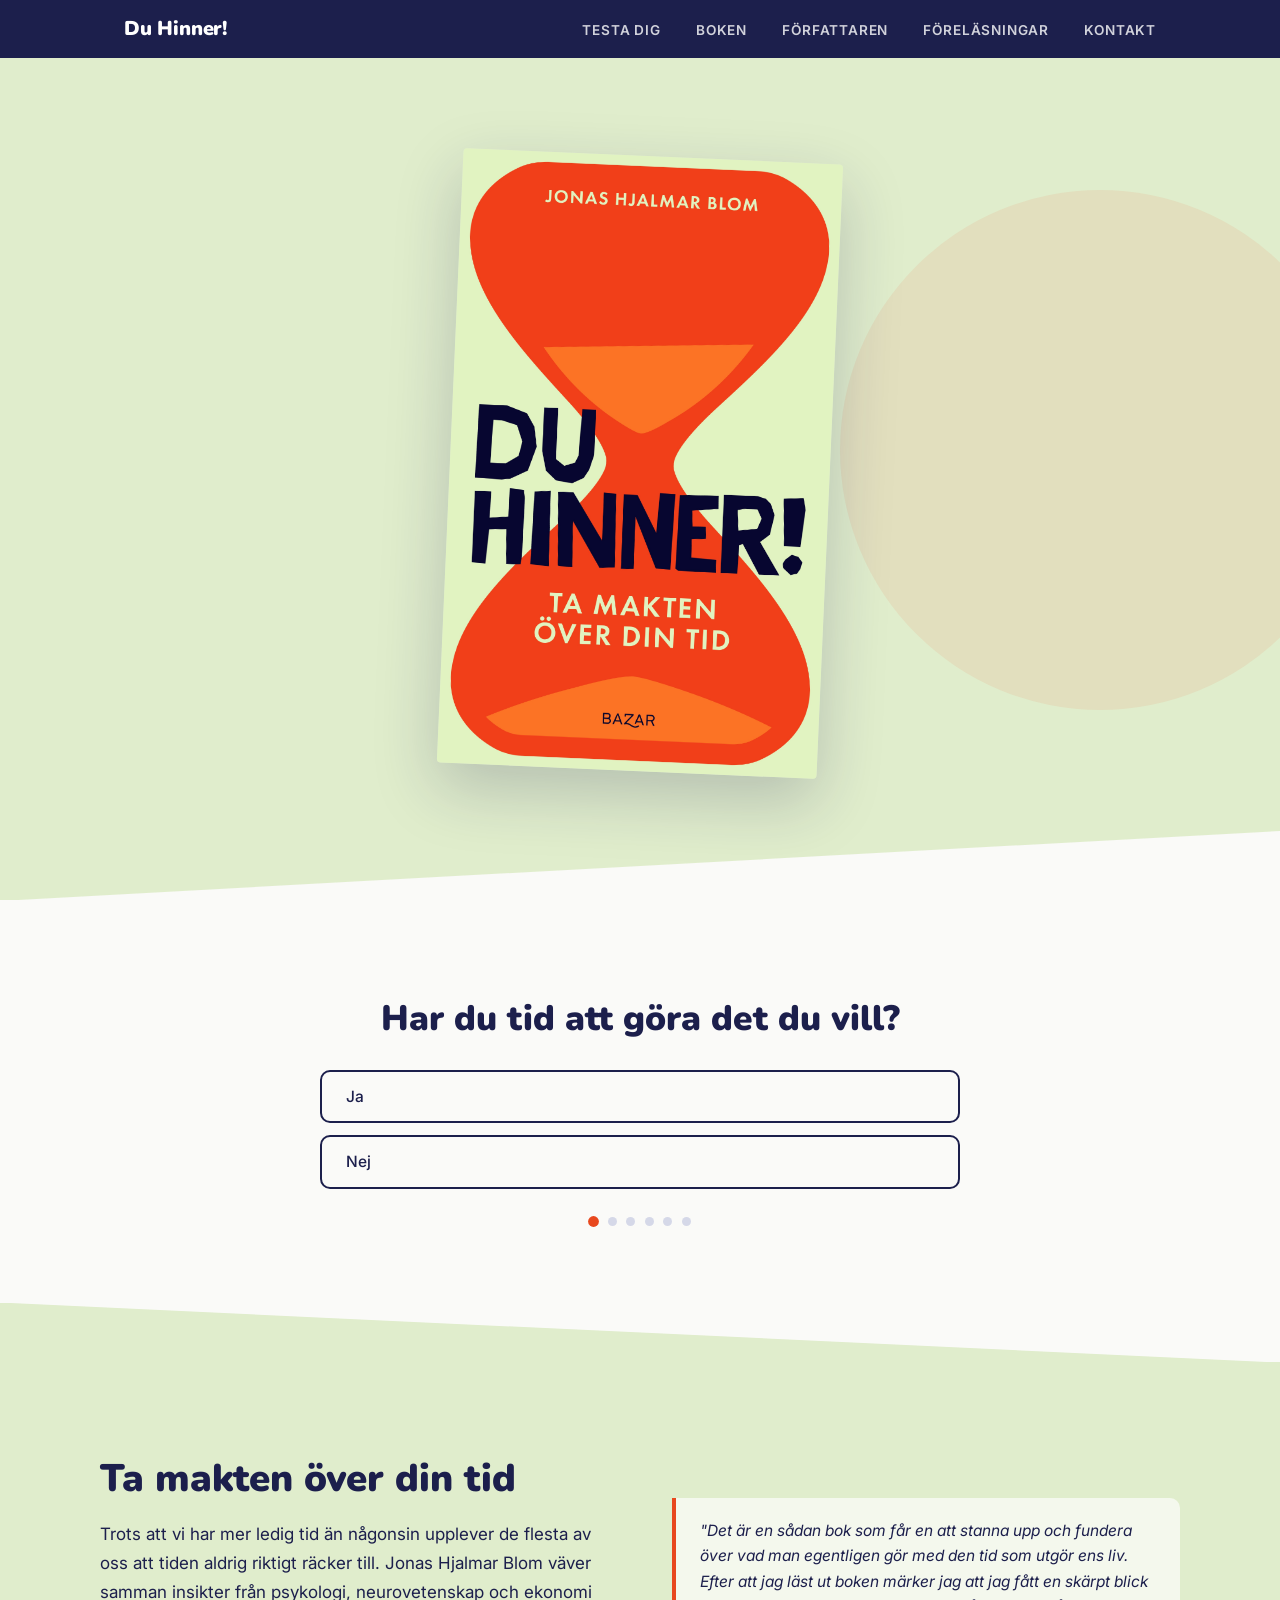
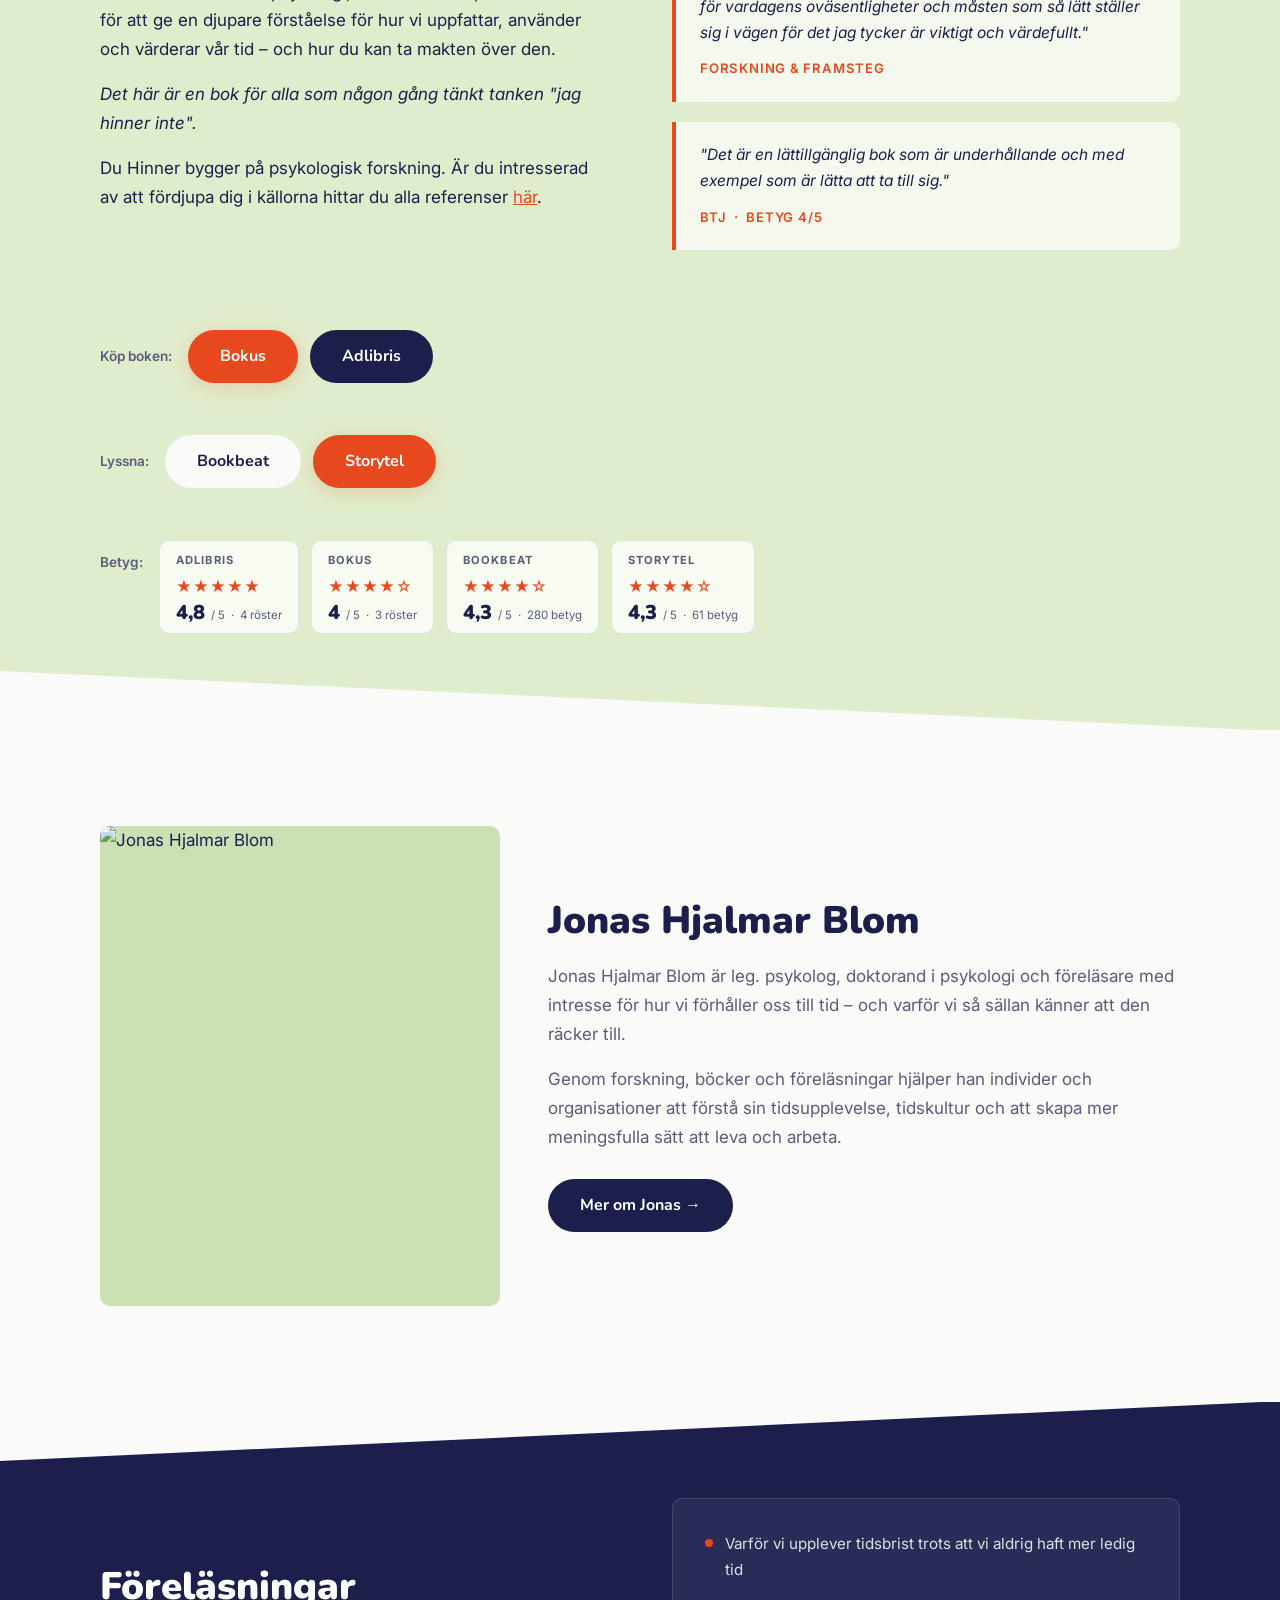
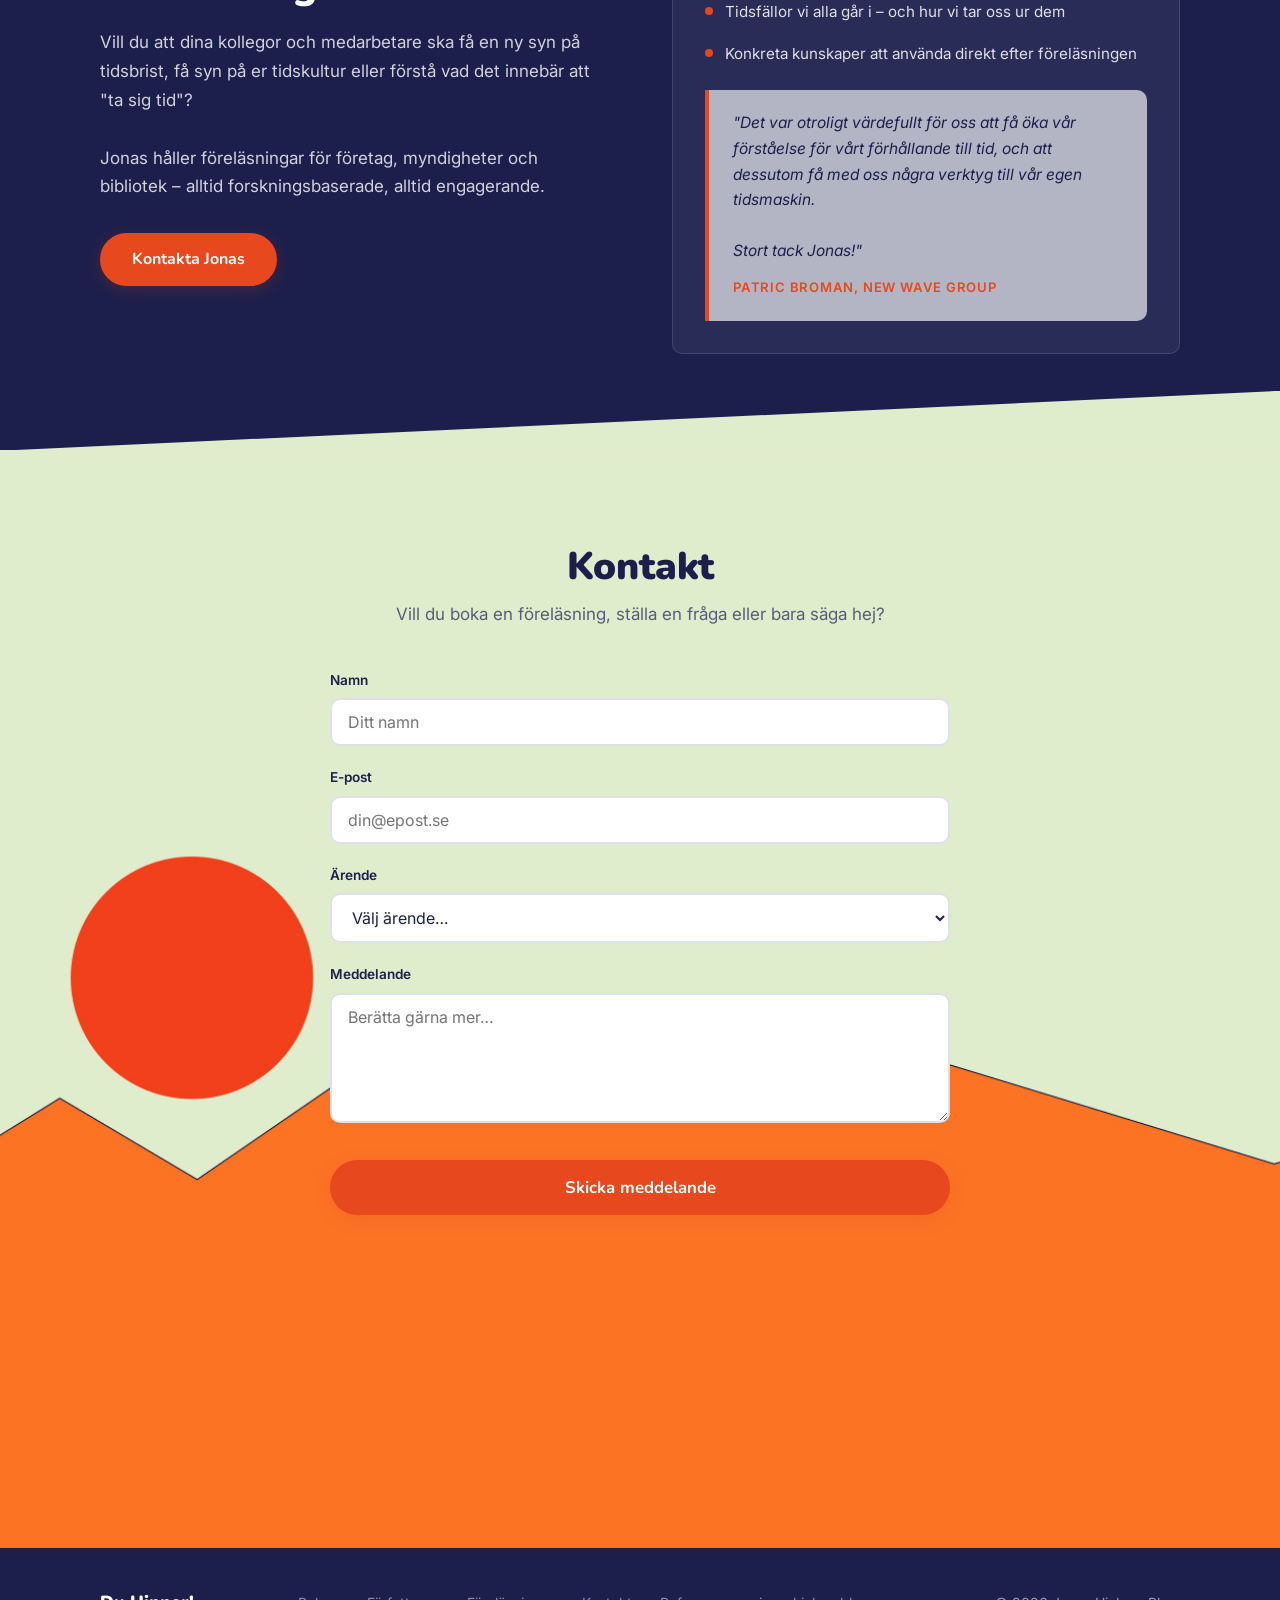
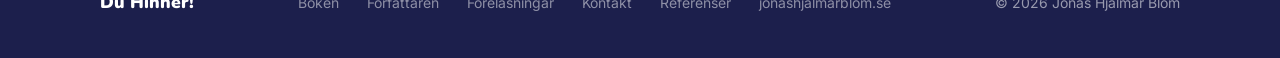
==== index.html @ a5986a8c "Lägg till betygskortar och föreläsningscitat - Betygskortar för Adlibris, Bokus, BookBeat och Storyt" ====
<!DOCTYPE html>
<html lang="sv">
<head>
  <meta charset="UTF-8" />
  <meta name="viewport" content="width=device-width, initial-scale=1.0" />
  <title>Du Hinner! – Ta makten över din tid</title>
  <meta name="description" content="Du har mer tid än du tror. Jonas Hjalmar Blom – psykolog, forskare och föreläsare – om hur vi uppfattar, använder och värderar vår tid." />
  <meta property="og:title" content="Du Hinner! – Ta makten över din tid" />
  <meta property="og:description" content="Du har mer tid än du tror. En bok och föreläsning av Jonas Hjalmar Blom." />
  <meta property="og:image" content="https://duhinner.se/images/du-hinner.jpg" />
  <meta property="og:url" content="https://duhinner.se" />
  <link rel="canonical" href="https://duhinner.se" />
  <script type="application/ld+json">
  {
    "@context": "https://schema.org",
    "@type": "Book",
    "name": "Du Hinner! Ta makten över din tid",
    "author": {
      "@type": "Person",
      "name": "Jonas Hjalmar Blom"
    },
    "isbn": "9789180067096",
    "publisher": {
      "@type": "Organization",
      "name": "Bazar"
    },
    "inLanguage": "sv",
    "url": "https://duhinner.se",
    "image": "https://duhinner.se/images/du-hinner.jpg"
  }
  </script>
  <link rel="preconnect" href="https://fonts.googleapis.com" />
  <link rel="preconnect" href="https://fonts.gstatic.com" crossorigin />
  <link href="https://fonts.googleapis.com/css2?family=Nunito:wght@700;900&family=Inter:wght@400;500;600&display=swap" rel="stylesheet" />

  <style>
    /* =====================================================
       VARIABLER & RESET
       Färger hämtade från bokomslaget:
       --mint   = bakgrundens ljusgröna
       --orange = timglasets orange-röda
       --navy   = bokens mörka textfärg
    ===================================================== */
    :root {
      --mint:        #E0EDCC;
      --mint-dark:   #cde0b4;
      --orange:      #E8481E;
      --orange-glow: rgba(232, 72, 30, 0.20);
      --navy:        #1C1F4C;
      --navy-soft:   #2a2e5e;
      --white:       #ffffff;
      --cream:       #FAFAF8;
      --text:        #1C1F4C;
      --text-muted:  #5a5d7a;
      --max-w:       1080px;
      --r:           10px;
    }

    *, *::before, *::after { box-sizing: border-box; margin: 0; padding: 0; }
    html { scroll-behavior: smooth; }

    body {
      font-family: 'Inter', sans-serif;
      font-size: 17px;
      line-height: 1.7;
      color: var(--text);
      background: var(--cream);
      overflow-x: hidden;
    }

    h1, h2, h3 {
      font-family: 'Nunito', sans-serif;
      font-weight: 900;
      line-height: 1.1;
      color: var(--navy);
    }

    a { color: inherit; text-decoration: none; }
    img { display: block; max-width: 100%; }

    .wrap {
      width: min(var(--max-w), 100% - 2.5rem);
      margin-inline: auto;
    }

    .label {
      display: inline-block;
      font-size: 0.75rem;
      font-weight: 600;
      letter-spacing: 0.14em;
      text-transform: uppercase;
      color: var(--orange);
      margin-bottom: 0.6rem;
    }

    /* ── Knappar ─────────────────────────────────────── */
    .btn {
      display: inline-block;
      padding: 0.8rem 2rem;
      border-radius: 50px;
      font-family: 'Nunito', sans-serif;
      font-weight: 700;
      font-size: 1rem;
      cursor: pointer;
      border: none;
      transition: transform .2s, box-shadow .2s;
      white-space: nowrap;
    }
    .btn:hover { transform: translateY(-2px); }

    .btn-orange {
      background: var(--orange);
      color: #fff;
      box-shadow: 0 4px 18px var(--orange-glow);
    }
    .btn-orange:hover { box-shadow: 0 8px 28px var(--orange-glow); }

    .btn-navy {
      background: var(--navy);
      color: #fff;
    }
    .btn-navy:hover { box-shadow: 0 8px 24px rgba(28,31,76,0.25); }

    .btn-outline-navy {
      background: transparent;
      color: var(--navy);
      border: 2px solid var(--navy);
    }
    .btn-outline-navy:hover { background: var(--navy); color: #fff; }

    .btn-outline-white {
      background: transparent;
      color: #fff;
      border: 2px solid rgba(255,255,255,0.6);
    }
    .btn-outline-white:hover { background: rgba(255,255,255,0.12); }

    .btn-mint {
      background: var(--mint);
      color: var(--navy);
    }
    .btn-mint:hover { box-shadow: 0 8px 24px rgba(0,0,0,0.1); }

    .btn-cream {
      background: var(--cream);
      color: var(--navy);
    }
    .btn-cream:hover { box-shadow: 0 8px 24px rgba(0,0,0,0.1); }

    .btn-white {
      background: #fff;
      color: var(--orange);
      font-weight: 700;
    }
    .btn-white:hover { box-shadow: 0 8px 24px rgba(0,0,0,0.15); }

    /* =====================================================
       NAVIGATION
    ===================================================== */
    nav {
      position: fixed;
      inset: 0 0 auto 0;
      z-index: 200;
      background: var(--navy);
    }

    .nav-inner {
      display: flex;
      align-items: center;
      justify-content: space-between;
      height: 58px;
      padding-inline: 1.5rem;
      max-width: var(--max-w);
      margin-inline: auto;
    }

    .nav-logo {
      font-family: 'Nunito', sans-serif;
      font-weight: 900;
      font-size: 1.25rem;
      color: #fff;
      letter-spacing: -0.01em;
    }
    .nav-logo em { color: var(--orange); font-style: normal; }

    .nav-links {
      display: flex;
      gap: 2.2rem;
      list-style: none;
    }
    .nav-links a {
      font-size: 0.85rem;
      font-weight: 600;
      letter-spacing: 0.06em;
      text-transform: uppercase;
      color: rgba(255,255,255,0.8);
      transition: color .2s;
    }
    .nav-links a:hover { color: var(--orange); }

    .nav-burger {
      display: none;
      flex-direction: column;
      gap: 5px;
      background: none;
      border: none;
      cursor: pointer;
      padding: 4px;
    }
    .nav-burger span {
      display: block;
      width: 24px; height: 2px;
      background: #fff;
      border-radius: 2px;
      transition: transform .3s, opacity .3s;
    }

    /* =====================================================
       HERO
    ===================================================== */
    #hero {
      min-height: 100svh;
      background: var(--mint);
      display: flex;
      align-items: center;
      padding-top: 58px;
      position: relative;
      overflow: hidden;
    }

    /* Dekorativ timglasform i bakgrunden */
    #hero::before {
      content: '';
      position: absolute;
      right: -80px; top: 50%;
      transform: translateY(-50%);
      width: 520px; height: 520px;
      background: var(--orange);
      opacity: 0.08;
      border-radius: 50%;
      pointer-events: none;
    }

    /* Diagonal övergång till nästa sektion */
    #hero::after {
      content: '';
      position: absolute;
      bottom: -1px; left: 0; right: 0;
      height: 70px;
      background: var(--cream);
      clip-path: polygon(0 100%, 100% 0, 100% 100%);
    }

    .hero-inner {
      display: flex;
      justify-content: center;
      align-items: center;
      padding-block: 5rem 7rem;
    }

    .hero-kicker {
      font-size: 0.8rem;
      font-weight: 600;
      letter-spacing: 0.16em;
      text-transform: uppercase;
      color: var(--orange);
      margin-bottom: 0.75rem;
    }

    .hero-title {
      font-size: clamp(4rem, 10vw, 7.5rem);
      line-height: 0.95;
      color: var(--navy);
      margin-bottom: 1.25rem;
    }
    .hero-title .orange { color: var(--orange); }

    .hero-sub {
      font-size: clamp(1.1rem, 2vw, 1.35rem);
      color: var(--navy);
      font-weight: 500;
      max-width: 440px;
      margin-bottom: 2.5rem;
      line-height: 1.5;
    }

    .hero-btns { display: flex; gap: 1rem; flex-wrap: wrap; }

    .hero-book {
      position: relative;
      flex-shrink: 0;
    }
    .hero-book img {
      width: 100%;
      max-width: 380px;
      border-radius: 4px;
      box-shadow: 0 24px 64px rgba(28,31,76,0.22);
      transform: rotate(2.5deg);
      transition: transform .4s;
    }
    .hero-book img:hover { transform: rotate(0deg) scale(1.03); }

    /* =====================================================
       OM MIG
    ===================================================== */
    #om-mig {
      background: var(--cream);
      padding-block: 6rem;
    }

    .om-mig-inner {
      display: grid;
      grid-template-columns: 400px 1fr;
      gap: 3rem;
      align-items: center;
    }

    .om-mig-bird {
      border-radius: var(--r);
      overflow: hidden;
    }
    .om-mig-bird img {
      width: 100%;
      display: block;
      border-radius: var(--r);
    }

    .om-mig-foto {
      width: 400px; height: 480px;
      background: var(--mint-dark);
      border-radius: var(--r);
      overflow: hidden;
      flex-shrink: 0;
    }
    .om-mig-foto img { width: 100%; height: 100%; object-fit: cover; }

    /* PLACEHOLDER: ersätt med riktig bild */
    .foto-placeholder {
      width: 100%; height: 100%;
      display: flex;
      align-items: center;
      justify-content: center;
      font-size: 0.8rem;
      color: var(--text-muted);
      font-style: italic;
      text-align: center;
      padding: 1rem;
    }

    .om-mig-text h2 { font-size: clamp(1.8rem, 3vw, 2.5rem); margin-bottom: 1.25rem; }
    .om-mig-text p { color: var(--text-muted); margin-bottom: 1rem; }
    .om-mig-text p:last-of-type { margin-bottom: 1.75rem; }

    /* =====================================================
       BOKEN
    ===================================================== */
    #boken {
      background: var(--mint);
      padding-block: 6rem;
      position: relative;
    }

    #boken::after {
      content: '';
      position: absolute;
      bottom: -1px; left: 0; right: 0;
      height: 60px;
      background: var(--cream);
      clip-path: polygon(0 0, 100% 100%, 0 100%);
    }

    .boken-inner {
      display: grid;
      grid-template-columns: 1fr 1fr;
      gap: 4rem;
      align-items: start;
    }

    .boken-recensioner {
      display: flex;
      flex-direction: column;
      gap: 0;
    }

    .boken-knappar-rad {
      margin-top: 2.5rem;
      display: flex;
      flex-direction: column;
      gap: 0.75rem;
    }

    .boken-text h2 { font-size: clamp(1.8rem, 3vw, 2.6rem); margin-bottom: 1.25rem; }
    .boken-text p { margin-bottom: 1rem; }
    .boken-text p:last-of-type { margin-bottom: 0; }

    /* Recensioner */
    .recensioner {
      margin-top: 2.5rem;
      display: flex;
      flex-direction: column;
      gap: 1.25rem;
    }

    .recension {
      background: rgba(255,255,255,0.65);
      border-left: 4px solid var(--orange);
      border-radius: 0 var(--r) var(--r) 0;
      padding: 1.25rem 1.5rem;
    }

    .recension blockquote {
      font-style: italic;
      color: var(--text);
      margin-bottom: 0.5rem;
      font-size: 0.97rem;
      line-height: 1.65;
    }

    .recension cite {
      font-size: 0.82rem;
      font-weight: 600;
      letter-spacing: 0.06em;
      text-transform: uppercase;
      color: var(--orange);
      font-style: normal;
    }

    /* Köpknappar */
    .kop-knappar {
      margin-top: 2.5rem;
      display: flex;
      gap: 0.75rem;
      flex-wrap: wrap;
      align-items: center;
    }

    .kop-knappar .kop-label {
      font-size: 0.85rem;
      font-weight: 600;
      color: var(--text-muted);
      margin-right: 0.25rem;
    }

    /* Betygskortar för ljudboksplattformar */
    .betyg-kort {
      display: flex;
      flex-direction: column;
      gap: 0.2rem;
      background: rgba(255,255,255,0.75);
      border: 1px solid rgba(28,31,76,0.10);
      border-radius: var(--r);
      padding: 0.65rem 1rem;
      text-decoration: none;
      transition: box-shadow .2s, transform .2s;
    }
    .betyg-kort:hover {
      box-shadow: 0 6px 20px rgba(28,31,76,0.12);
      transform: translateY(-2px);
    }
    .betyg-plattform {
      font-size: 0.7rem;
      font-weight: 700;
      letter-spacing: 0.1em;
      text-transform: uppercase;
      color: var(--text-muted);
    }
    .betyg-stars { color: var(--orange); font-size: 0.95rem; letter-spacing: 0.06em; }
    .betyg-varde {
      font-family: 'Nunito', sans-serif;
      font-weight: 900;
      font-size: 1.25rem;
      color: var(--navy);
      line-height: 1;
    }
    .betyg-antal { font-family: 'Inter', sans-serif; font-size: 0.72rem; font-weight: 400; color: var(--text-muted); }

    /* =====================================================
       FÖRELÄSNING
    ===================================================== */
    #forelasning {
      background: var(--navy);
      padding-block: 6rem;
      position: relative;
    }

    #forelasning::before {
      content: '';
      position: absolute;
      top: -1px; left: 0; right: 0;
      height: 60px;
      background: var(--cream);
      clip-path: polygon(0 0, 100% 0, 0 100%);
    }

    #forelasning::after {
      content: '';
      position: absolute;
      bottom: -1px; left: 0; right: 0;
      height: 60px;
      background: var(--mint);
      clip-path: polygon(100% 0, 100% 100%, 0 100%);
    }

    .forelasning-inner {
      display: grid;
      grid-template-columns: 1fr 1fr;
      gap: 4rem;
      align-items: center;
    }

    #forelasning .label { color: var(--orange); }

    #forelasning h2 {
      font-size: clamp(1.8rem, 3vw, 2.6rem);
      color: #fff;
      margin-bottom: 1.25rem;
    }

    #forelasning p { color: rgba(255,255,255,0.8); margin-bottom: 1rem; }
    #forelasning p:last-of-type { margin-bottom: 2rem; }

    .forelasning-kort {
      background: rgba(255,255,255,0.06);
      border: 1px solid rgba(255,255,255,0.12);
      border-radius: var(--r);
      padding: 2rem;
    }

    .forelasning-punkt {
      display: flex;
      align-items: flex-start;
      gap: 0.75rem;
      margin-bottom: 1rem;
      color: rgba(255,255,255,0.85);
      font-size: 0.95rem;
    }
    .forelasning-punkt:last-child { margin-bottom: 0; }

    .punkt-dot {
      flex-shrink: 0;
      width: 8px; height: 8px;
      background: var(--orange);
      border-radius: 50%;
      margin-top: 8px;
    }

    /* =====================================================
       KONTAKT
    ===================================================== */
    #kontakt {
      background: var(--mint) url('images/duhinner-sun.jpg') center 140% / cover no-repeat;
      padding-block: 6rem 26vw;
    }

    .kontakt-inner {
      max-width: 620px;
      margin-inline: auto;
      text-align: center;
    }

    .kontakt-inner h2 { font-size: clamp(1.8rem, 3vw, 2.5rem); margin-bottom: 0.75rem; }
    .kontakt-inner > p { color: var(--text-muted); margin-bottom: 2.5rem; }

    .form-group {
      text-align: left;
      margin-bottom: 1.25rem;
    }

    .form-group label {
      display: block;
      font-size: 0.85rem;
      font-weight: 600;
      margin-bottom: 0.4rem;
      color: var(--navy);
    }

    .form-group input,
    .form-group textarea,
    .form-group select {
      width: 100%;
      padding: 0.75rem 1rem;
      border: 2px solid #e0e0e8;
      border-radius: var(--r);
      font-family: 'Inter', sans-serif;
      font-size: 1rem;
      color: var(--text);
      background: #fff;
      transition: border-color .2s;
      outline: none;
    }

    .form-group input:focus,
    .form-group textarea:focus,
    .form-group select:focus {
      border-color: var(--orange);
    }

    .form-group textarea { resize: vertical; min-height: 130px; }

    .form-submit { margin-top: 0.5rem; width: 100%; padding: 1rem; font-size: 1.05rem; }

    /* =====================================================
       ILLUSTRATIONSBAND
    ===================================================== */
    .illus-band {
      background: var(--mint);
      line-height: 0;
    }
    .illus-band img {
      width: 100%;
      display: block;
    }

    /* =====================================================
       FOOTER
    ===================================================== */
    footer {
      background: var(--navy);
      color: rgba(255,255,255,0.55);
      font-size: 0.875rem;
      padding-block: 2.5rem;
    }

    .footer-inner {
      display: flex;
      align-items: center;
      justify-content: space-between;
      flex-wrap: wrap;
      gap: 1.25rem;
    }

    .footer-logo {
      font-family: 'Nunito', sans-serif;
      font-weight: 900;
      font-size: 1.1rem;
      color: #fff;
    }
    .footer-logo em { color: var(--orange); font-style: normal; }

    .footer-links { display: flex; gap: 1.75rem; list-style: none; flex-wrap: wrap; }
    .footer-links a { color: rgba(255,255,255,0.5); transition: color .2s; }
    .footer-links a:hover { color: var(--orange); }

    /* =====================================================
       QUIZ
    ===================================================== */
    #quiz {
      background: var(--cream);
      padding-block: 6rem;
      position: relative;
    }

    #quiz::after {
      content: '';
      position: absolute;
      bottom: -1px; left: 0; right: 0;
      height: 60px;
      background: var(--mint);
      clip-path: polygon(0 0, 100% 100%, 0 100%);
    }

    .quiz-inner {
      max-width: 640px;
      margin-inline: auto;
      text-align: center;
    }

    .quiz-intro {
      font-size: 1.2rem;
      color: var(--text-muted);
      margin-bottom: 2rem;
    }

    .quiz-progress {
      display: flex;
      align-items: center;
      justify-content: center;
      gap: 0.6rem;
      margin-bottom: 2.5rem;
    }

    .quiz-dot {
      width: 9px; height: 9px;
      border-radius: 50%;
      background: #d5d8e8;
      transition: background .3s;
    }
    .quiz-dot.active { background: var(--orange); transform: scale(1.2); }
    .quiz-dot.done   { background: var(--navy); }

    .quiz-question {
      font-family: 'Nunito', sans-serif;
      font-weight: 900;
      font-size: clamp(1.55rem, 3vw, 2.2rem);
      color: var(--navy);
      margin-bottom: 1.75rem;
      line-height: 1.3;
    }

    .quiz-answers {
      display: flex;
      flex-direction: column;
      gap: 0.75rem;
      margin-bottom: 1.75rem;
    }

    .quiz-answer-btn {
      width: 100%;
      padding: 0.95rem 1.5rem;
      border: 2px solid var(--navy);
      border-radius: var(--r);
      background: transparent;
      color: var(--navy);
      font-family: 'Inter', sans-serif;
      font-size: 0.97rem;
      font-weight: 500;
      cursor: pointer;
      text-align: left;
      transition: background .2s, color .2s, opacity .2s;
    }
    .quiz-answer-btn:hover:not(:disabled) {
      background: var(--navy);
      color: #fff;
    }
    .quiz-answer-btn.selected {
      background: var(--navy);
      color: #fff;
    }
    .quiz-answer-btn.dimmed {
      opacity: 0.3;
      cursor: default;
    }

    .quiz-feedback {
      display: none;
      text-align: left;
      background: #fff;
      border-radius: var(--r);
      padding: 1.5rem;
      margin-bottom: 1.5rem;
      border-left: 4px solid var(--orange);
    }
    .quiz-feedback.visible { display: block; }

    .quiz-aha {
      font-family: 'Nunito', sans-serif;
      font-weight: 700;
      font-size: 1.05rem;
      color: var(--orange);
      margin-bottom: 0.75rem;
      line-height: 1.4;
    }

    .quiz-details {
      font-size: 0.93rem;
      color: var(--text-muted);
    }
    .quiz-details summary {
      cursor: pointer;
      font-weight: 600;
      color: var(--navy);
      font-size: 0.88rem;
      letter-spacing: 0.04em;
      list-style: none;
      display: flex;
      align-items: center;
      gap: 0.4rem;
    }
    .quiz-details summary::before {
      content: '▸';
      color: var(--orange);
      transition: transform .2s;
    }
    .quiz-details[open] summary::before { transform: rotate(90deg); }
    .quiz-details[open] summary { margin-bottom: 0.6rem; }
    .quiz-details p { line-height: 1.7; }

    .quiz-nav {
      display: flex;
      justify-content: center;
    }

    .quiz-next { display: none; }
    .quiz-next.visible { display: inline-block; }

    .quiz-finish {
      display: none;
      flex-direction: column;
      align-items: center;
      gap: 1rem;
    }
    .quiz-finish.visible { display: flex; }
    .quiz-finish p { color: var(--text-muted); }

    /* =====================================================
       RESPONSIV
    ===================================================== */
    @media (max-width: 720px) {
      .nav-links { display: none; }
      .nav-burger { display: flex; }
      .nav-links.open {
        display: flex;
        flex-direction: column;
        position: absolute;
        top: 58px; left: 0; right: 0;
        background: var(--navy);
        padding: 1.25rem 1.5rem;
        gap: 1.1rem;
      }

      .hero-inner {
        grid-template-columns: 1fr;
        text-align: center;
        padding-block: 3.5rem 6rem;
      }
      .hero-sub { margin-inline: auto; }
      .hero-btns { justify-content: center; }
      .hero-book { display: flex; justify-content: center; }
      .hero-book img { transform: none; width: min(360px, 80vw); }

      .om-mig-inner {
        grid-template-columns: 1fr;
      }
      .om-mig-foto { width: 100%; height: 220px; }
      .om-mig-bird { display: none; }

      .boken-inner {
        grid-template-columns: 1fr;
      }

      .forelasning-inner {
        grid-template-columns: 1fr;
      }

      .footer-inner { flex-direction: column; align-items: flex-start; }
    }
  </style>
</head>
<body>

  <!-- ================================================
       NAVIGATION
  ================================================= -->
  <nav>
    <div class="nav-inner">
      <a href="#hero" class="nav-logo">Du Hinner!</a>
      <ul class="nav-links" id="nav-links">
        <li><a href="#quiz">Testa dig</a></li>
        <li><a href="#boken">Boken</a></li>
        <li><a href="#om-mig">Författaren</a></li>
        <li><a href="#forelasning">Föreläsningar</a></li>
        <li><a href="#kontakt">Kontakt</a></li>
      </ul>
      <button class="nav-burger" id="nav-burger" aria-label="Öppna meny">
        <span></span><span></span><span></span>
      </button>
    </div>
  </nav>


  <!-- ================================================
       HERO
  ================================================= -->
  <section id="hero">
    <div class="wrap">
      <div class="hero-inner">
        <div class="hero-book">
          <img src="images/du-hinner.jpg" alt="Bokomslag: Du Hinner! Ta makten över din tid av Jonas Hjalmar Blom" />
        </div>
      </div>
    </div>
  </section>


  <!-- ================================================
       QUIZ
  ================================================= -->
  <section id="quiz">
    <div class="wrap">
      <div class="quiz-inner">
        <p class="quiz-question" id="quiz-question"></p>
        <div class="quiz-answers" id="quiz-answers"></div>
        <div class="quiz-progress" id="quiz-progress"></div>
        <div class="quiz-feedback" id="quiz-feedback">
          <p class="quiz-aha" id="quiz-aha"></p>
          <details class="quiz-details" id="quiz-details">
            <summary>Läs mer</summary>
            <p id="quiz-expanded"></p>
          </details>
        </div>
        <div class="quiz-nav">
          <button class="btn btn-orange quiz-next" id="quiz-next">Nästa fråga →</button>
          <div class="quiz-finish" id="quiz-finish">
            <p>Du har svarat på alla sex frågor.</p>
            <a href="#boken" class="btn btn-orange">Läs om boken ↓</a>
          </div>
        </div>
      </div>
    </div>
  </section>


  <!-- ================================================
       BOKEN
  ================================================= -->
  <section id="boken">
    <div class="wrap">
      <div class="boken-inner">

        <div class="boken-text">
          <h2>Ta makten över din tid</h2>

          <p>
            Trots att vi har mer ledig tid än någonsin upplever de flesta av oss att tiden aldrig riktigt räcker till.
            Jonas Hjalmar Blom väver samman insikter från psykologi, neurovetenskap och ekonomi för att ge en
            djupare förståelse för hur vi uppfattar, använder och värderar vår tid – och hur du kan ta makten över den.
          </p>
<p><em>Det här är en bok för alla som någon gång tänkt tanken "jag hinner inte".</em></p>
          <p>
            Du Hinner bygger på psykologisk forskning. Är du intresserad av att fördjupa dig i källorna
            hittar du alla referenser <a href="https://duhinner.se/referenser" style="color: var(--orange); text-decoration: underline;">här</a>.
          </p>
        </div>

        <div class="boken-recensioner">
          <div class="recensioner">
            <div class="recension">
              <blockquote>
                "Det är en sådan bok som får en att stanna upp och fundera över vad man egentligen
                gör med den tid som utgör ens liv. Efter att jag läst ut boken märker jag att jag
                fått en skärpt blick för vardagens oväsentligheter och måsten som så lätt ställer
                sig i vägen för det jag tycker är viktigt och värdefullt."
              </blockquote>
              <cite>Forskning &amp; Framsteg</cite>
            </div>
            <div class="recension">
              <blockquote>
                "Det är en lättillgänglig bok som är underhållande och med exempel som är lätta att ta till sig."
              </blockquote>
              <cite>BTJ &nbsp;·&nbsp; Betyg 4/5</cite>
            </div>
          </div>
        </div>

      </div>

      <!-- Köpknappar – full bredd under texten och recensionerna -->
      <div class="boken-knappar-rad">
        <div class="kop-knappar">
          <span class="kop-label">Köp boken:</span>
          <a href="https://www.bokus.com/bok/9789180067096/du-hinner-ta-makten-over-din-tid/" class="btn btn-orange" target="_blank" rel="noopener">Bokus</a>
          <a href="https://www.adlibris.com/sv/bok/du-hinner-ta-makten-over-din-tid-9789180067096" class="btn btn-navy" target="_blank" rel="noopener">Adlibris</a>
        </div>
        <div class="kop-knappar">
          <span class="kop-label">Lyssna:</span>
          <a href="https://www.bookbeat.com/se/book/du-hinner-1492011" class="btn btn-cream" target="_blank" rel="noopener">Bookbeat</a>
          <a href="https://www.storytel.com/se/books/du-hinner-ta-makten-över-din-tid-9557812" class="btn btn-orange" target="_blank" rel="noopener">Storytel</a>
        </div>
        <!-- Betyg: uppdatera manuellt vid behov. Hämtade 2026-04-08. -->
        <div class="kop-knappar" style="align-items: flex-start;">
          <span class="kop-label" style="padding-top: 0.7rem;">Betyg:</span>
          <a href="https://www.adlibris.com/sv/bok/du-hinner-ta-makten-over-din-tid-9789180067096" class="betyg-kort" target="_blank" rel="noopener" aria-label="Adlibris: 4,8 av 5 baserat på 4 röster">
            <span class="betyg-plattform">Adlibris</span>
            <span class="betyg-stars">★★★★★</span>
            <span class="betyg-varde">4,8 <span class="betyg-antal">/ 5 &nbsp;·&nbsp; 4 röster</span></span>
          </a>
          <a href="https://www.bokus.com/bok/9789180067096/du-hinner-ta-makten-over-din-tid/" class="betyg-kort" target="_blank" rel="noopener" aria-label="Bokus: 4 av 5 baserat på 3 röster">
            <span class="betyg-plattform">Bokus</span>
            <span class="betyg-stars">★★★★☆</span>
            <span class="betyg-varde">4 <span class="betyg-antal">/ 5 &nbsp;·&nbsp; 3 röster</span></span>
          </a>
          <a href="https://www.bookbeat.com/se/book/du-hinner-1492011" class="betyg-kort" target="_blank" rel="noopener" aria-label="BookBeat: 4,3 av 5 baserat på 280 betyg">
            <span class="betyg-plattform">BookBeat</span>
            <span class="betyg-stars">★★★★☆</span>
            <span class="betyg-varde">4,3 <span class="betyg-antal">/ 5 &nbsp;·&nbsp; 280 betyg</span></span>
          </a>
          <a href="https://www.storytel.com/se/books/du-hinner-ta-makten-%C3%B6ver-din-tid-9557812" class="betyg-kort" target="_blank" rel="noopener" aria-label="Storytel: 4,3 av 5 baserat på 61 betyg">
            <span class="betyg-plattform">Storytel</span>
            <span class="betyg-stars">★★★★☆</span>
            <span class="betyg-varde">4,3 <span class="betyg-antal">/ 5 &nbsp;·&nbsp; 61 betyg</span></span>
          </a>
        </div>
      </div>

    </div>
  </section>


  <!-- ================================================
       OM MIG
  ================================================= -->
  <section id="om-mig">
    <div class="wrap">
      <div class="om-mig-inner">

        <div class="om-mig-foto">
          <img src="images/jonas.jpg" alt="Jonas Hjalmar Blom" />
        </div>

        <div class="om-mig-text">
          <h2>Jonas Hjalmar Blom</h2>
          <p>
            Jonas Hjalmar Blom är leg. psykolog, doktorand i psykologi och föreläsare med
            intresse för hur vi förhåller oss till tid – och varför vi så sällan känner att
            den räcker till.
          </p>
          <p>
            Genom forskning, böcker och föreläsningar hjälper han individer och organisationer
            att förstå sin tidsupplevelse, tidskultur och att skapa mer meningsfulla sätt att
            leva och arbeta.
          </p>
          <a href="https://jonashjalmarblom.se" class="btn btn-navy" target="_blank" rel="noopener">
            Mer om Jonas →
          </a>
        </div>

      </div>
    </div>
  </section>


  <!-- ================================================
       FÖRELÄSNING
  ================================================= -->
  <section id="forelasning">
    <div class="wrap">
      <div class="forelasning-inner">

        <div>
          <h2>Föreläsningar</h2>
          <p>
            Vill du att dina kollegor och medarbetare ska få en ny syn på tidsbrist, få syn på
            er tidskultur eller förstå vad det innebär att "ta sig tid"?
            <br><br>
            Jonas håller föreläsningar för företag, myndigheter och bibliotek – alltid forskningsbaserade, alltid engagerande.
          </p>
          <a href="#kontakt" class="btn btn-orange">Kontakta Jonas</a>
        </div>

        <div class="forelasning-kort">
          <div class="forelasning-punkt">
            <span class="punkt-dot"></span>
            <span>Varför vi upplever tidsbrist trots att vi aldrig haft mer ledig tid</span>
          </div>
          <div class="forelasning-punkt">
            <span class="punkt-dot"></span>
            <span>Tidsfällor vi alla går i – och hur vi tar oss ur dem</span>
          </div>
          <div class="forelasning-punkt">
            <span class="punkt-dot"></span>
            <span>Konkreta kunskaper att använda direkt efter föreläsningen</span>
          </div>
          <div class="recension" style="margin-top: 1.5rem;">
            <blockquote>
              "Det var otroligt värdefullt för oss att få öka vår förståelse för vårt förhållande till tid,
              och att dessutom få med oss några verktyg till vår egen tidsmaskin.
              <br><br>
              Stort tack Jonas!"
            </blockquote>
            <cite>Patric Broman, New Wave Group</cite>
          </div>
        </div>

      </div>
    </div>
  </section>


  <!-- ================================================
       KONTAKT
  ================================================= -->
  <section id="kontakt">
    <div class="wrap">
      <div class="kontakt-inner">
        <h2>Kontakt</h2>
        <p>Vill du boka en föreläsning, ställa en fråga eller bara säga hej?</p>

        <!-- PLACEHOLDER: ersätt YOUR_FORM_ID med ditt Formspree-ID -->
        <form action="https://formspree.io/f/xzdkypwp" method="POST">

          <div class="form-group">
            <label for="namn">Namn</label>
            <input type="text" id="namn" name="namn" placeholder="Ditt namn" required />
          </div>

          <div class="form-group">
            <label for="epost">E-post</label>
            <input type="email" id="epost" name="epost" placeholder="din@epost.se" required />
          </div>

          <div class="form-group">
            <label for="amne">Ärende</label>
            <select id="amne" name="amne">
              <option value="">Välj ärende…</option>
              <option value="forelasning">Boka föreläsning</option>
              <option value="boken">Fråga om boken</option>
              <option value="media">Media / intervju</option>
              <option value="annat">Annat</option>
            </select>
          </div>

          <div class="form-group">
            <label for="meddelande">Meddelande</label>
            <textarea id="meddelande" name="meddelande" placeholder="Berätta gärna mer…" required></textarea>
          </div>

          <button type="submit" class="btn btn-orange form-submit">Skicka meddelande</button>

        </form>
        <!-- /PLACEHOLDER -->

      </div>
    </div>
  </section>


  <!-- ================================================
       FOOTER
  ================================================= -->
  <footer>
    <div class="wrap">
      <div class="footer-inner">
        <span class="footer-logo">Du Hinner!</span>
        <ul class="footer-links">
          <li><a href="#boken">Boken</a></li>
          <li><a href="#om-mig">Författaren</a></li>
          <li><a href="#forelasning">Föreläsningar</a></li>
          <li><a href="#kontakt">Kontakt</a></li>
          <li><a href="referenser/">Referenser</a></li>
          <li><a href="https://jonashjalmarblom.se" target="_blank" rel="noopener">jonashjalmarblom.se</a></li>
        </ul>
        <span>&copy; <span id="year"></span> Jonas Hjalmar Blom</span>
      </div>
    </div>
  </footer>


  <script>
    document.getElementById('year').textContent = new Date().getFullYear();

    // ── Quiz ──────────────────────────────────────────
    const quizData = [
      {
        q: "Har du tid att göra det du vill?",
        answers: [
          { text: "Ja",  aha: "Grattis, du är en av få som upplever att tiden räcker till.", expanded: "Omkring 60 % av svenskarna upplever att tidsbrist tvingar dem från att avstå från saker de vill göra. Ändå har vi med fler helgdagar, mer semester och längre livslängd, mer tid än någonsin till vårt förfogande." },
          { text: "Nej", aha: "Du är som majoriteten av svenskarna.", expanded: "Omkring 60 % av svenskarna upplever att tidsbrist tvingar dem från att avstå från saker de vill göra. Ändå har vi med fler helgdagar, mer semester och längre livslängd, mer tid än någonsin till vårt förfogande." }
        ]
      },
      {
        q: "Gör du saker snabbare eller långsammare än de flesta?",
        answers: [
          { text: "Snabbare",    aha: "Du får troligen mer gjort — men också fler misstag.",     expanded: "Människor (och andra djur, exempelvis hasselbladssnoken!) har olika livshastighet och tempo. Den som är snabb får givetvis mer gjort, men har också en tendens att göra fler misstag. Den som är långsam är ofta lite mer flexibel i sitt tänkande och har högre kvalitet \u2013 även om den inte får lika mycket gjort." },
          { text: "Långsammare", aha: "Du är troligen noggrannare — men kanske mindre produktiv.", expanded: "Människor (och andra djur, exempelvis hasselbladssnoken!) har olika livshastighet och tempo. Den som är snabb får givetvis mer gjort, men har också en tendens att göra fler misstag. Den som är långsam är ofta lite mer flexibel i sitt tänkande och har högre kvalitet \u2013 även om den inte får lika mycket gjort." }
        ]
      },
      {
        q: "Vilket påstående tycker du stämmer bäst?",
        answers: [
          { text: "Vi närmar oss helgen", aha: "Du verkar tänka på tid med en \u201drörligt-jag-metafor\u201d",  expanded: "Människor tänker på tid med olika metaforer. Exempelvis talar vi om att vi jagar tiden som om den vore ett villebråd, att vi vill spara tid som om den vore pengar, eller att tiden rör sig emot oss som om den vore ett rusande tåg. Sättet vi talar om tid på, påverkar också vår känsla av kontroll över tiden." },
          { text: "Helgen närmar sig",    aha: "Du verkar tänka på tid med en \u201drörlig-tid-metafor\u201d", expanded: "Människor tänker på tid med olika metaforer. Exempelvis talar vi om att vi jagar tiden som om den vore ett villebråd, att vi vill spara tid som om den vore pengar, eller att tiden rör sig emot oss som om den vore ett rusande tåg. Sättet vi talar om tid på, påverkar också vår känsla av kontroll över tiden." }
        ]
      },
      {
        q: "När brukar du oftast äta lunch?",
        answers: [
          { text: "När jag känner att jag är hungrig",       aha: "Du verkar leva efter händelsetid \u2013 du låter känslan avgöra när det är rätt tid att göra något.", expanded: "Personer och kulturer har en dragning åt antingen klocktid eller händelsetid. Antingen låter man klockan styra när det är dags att vakna, äta, ha möte och sluta arbeta, eller så vaknar man när man är utsövd, äter när man är hungrig, har möte när alla är på plats och slutar arbeta när man känner sig färdig. Båda systemen har sina för- och nackdelar." },
          { text: "När jag har planerat in den i kalendern", aha: "Du verkar leva efter klocktid \u2013 du låter klockan avgöra när det är rätt tid att göra något.",       expanded: "Personer och kulturer har en dragning åt antingen klocktid eller händelsetid. Antingen låter man klockan styra när det är dags att vakna, äta, ha möte och sluta arbeta, eller så vaknar man när man är utsövd, äter när man är hungrig, har möte när alla är på plats och slutar arbeta när man känner sig färdig. Båda systemen har sina för- och nackdelar." }
        ]
      },
      {
        q: "Tänker du någonsin på ditt framtida jag?",
        answers: [
          { text: "Ja",  aha: "Du verkar känna en koppling mellan ditt nutida och framtida jag.",                                                            expanded: "För de flesta människor är det framtida jaget en främling de ännu inte lärt känna, det är knappast helt naturligt för oss att tänka tiotals år in i framtiden. Men den som funderar på den avlägsna framtiden kan få en tydligare riktning, ett syfte och större känsla av mening i livet." },
          { text: "Nej", aha: "Du verkar vara mycket i nuet och inte tänka så mycket på den avlägsna framtiden.", expanded: "För de flesta människor är det framtida jaget en främling de ännu inte lärt känna, det är knappast helt naturligt för oss att tänka tiotals år in i framtiden. Men den som funderar på den avlägsna framtiden kan få en tydligare riktning, ett syfte och större känsla av mening i livet." }
        ]
      },
      {
        q: "När du har akut tidsbrist, vad brukar du då främst fokusera på?",
        answers: [
          { text: "Det som är brådskande", aha: "Inte så konstigt \u2013 det är vanligt att prioritera det som är allra mest akut när vi har stor tidsbrist.",    expanded: "Vid akut tidsbrist är det svårt att skilja mellan det som är viktigt eller det som bara är brådskande. Många kör ner huvudet och jobbar på, men glömmer att fråga sig om det de gör i all hast har ett värde eller ej." },
          { text: "Det som är viktigt",    aha: "Du verkar kunna hålla huvudet kallt även när det är brist på tid.", expanded: "Vid akut tidsbrist är det svårt att skilja mellan det som är viktigt eller det som bara är brådskande. Många kör ner huvudet och jobbar på, men glömmer att fråga sig om det de gör i all hast har ett värde eller ej." }
        ]
      }
    ];

    const [firstQ, ...restQ] = quizData;
    const shuffled = [firstQ, ...restQ.sort(() => Math.random() - 0.5)];
    let quizCurrent = 0;

    const qEl         = document.getElementById('quiz-question');
    const aEl         = document.getElementById('quiz-answers');
    const feedbackEl  = document.getElementById('quiz-feedback');
    const ahaEl       = document.getElementById('quiz-aha');
    const expandedEl  = document.getElementById('quiz-expanded');
    const detailsEl   = document.getElementById('quiz-details');
    const nextBtn     = document.getElementById('quiz-next');
    const finishEl    = document.getElementById('quiz-finish');
    const progressEl  = document.getElementById('quiz-progress');

    function renderProgress() {
      progressEl.innerHTML = '';
      shuffled.forEach((_, i) => {
        const dot = document.createElement('span');
        dot.className = 'quiz-dot' +
          (i < quizCurrent ? ' done' : i === quizCurrent ? ' active' : '');
        progressEl.appendChild(dot);
      });
    }

    function renderQuestion() {
      const item = shuffled[quizCurrent];
      qEl.textContent = item.q;
      aEl.innerHTML = '';
      feedbackEl.classList.remove('visible');
      nextBtn.classList.remove('visible');
      finishEl.classList.remove('visible');

      item.answers.forEach((ans, i) => {
        const btn = document.createElement('button');
        btn.className = 'quiz-answer-btn';
        btn.textContent = ans.text;
        btn.addEventListener('click', () => selectAnswer(i));
        aEl.appendChild(btn);
      });

      renderProgress();
    }

    function selectAnswer(idx) {
      const ans  = shuffled[quizCurrent].answers[idx];
      const btns = aEl.querySelectorAll('.quiz-answer-btn');
      btns.forEach((btn, i) => {
        btn.disabled = true;
        btn.classList.add(i === idx ? 'selected' : 'dimmed');
      });

      ahaEl.textContent      = ans.aha;
      expandedEl.textContent = ans.expanded;
      detailsEl.removeAttribute('open');
      feedbackEl.classList.add('visible');

      if (quizCurrent < shuffled.length - 1) {
        nextBtn.classList.add('visible');
      } else {
        finishEl.classList.add('visible');
      }
    }

    nextBtn.addEventListener('click', () => {
      quizCurrent++;
      renderQuestion();
    });

    renderQuestion();

    // Hamburgermeny
    const burger = document.getElementById('nav-burger');
    const navLinks = document.getElementById('nav-links');
    burger.addEventListener('click', () => navLinks.classList.toggle('open'));
    navLinks.querySelectorAll('a').forEach(a =>
      a.addEventListener('click', () => navLinks.classList.remove('open'))
    );
  </script>

</body>
</html>
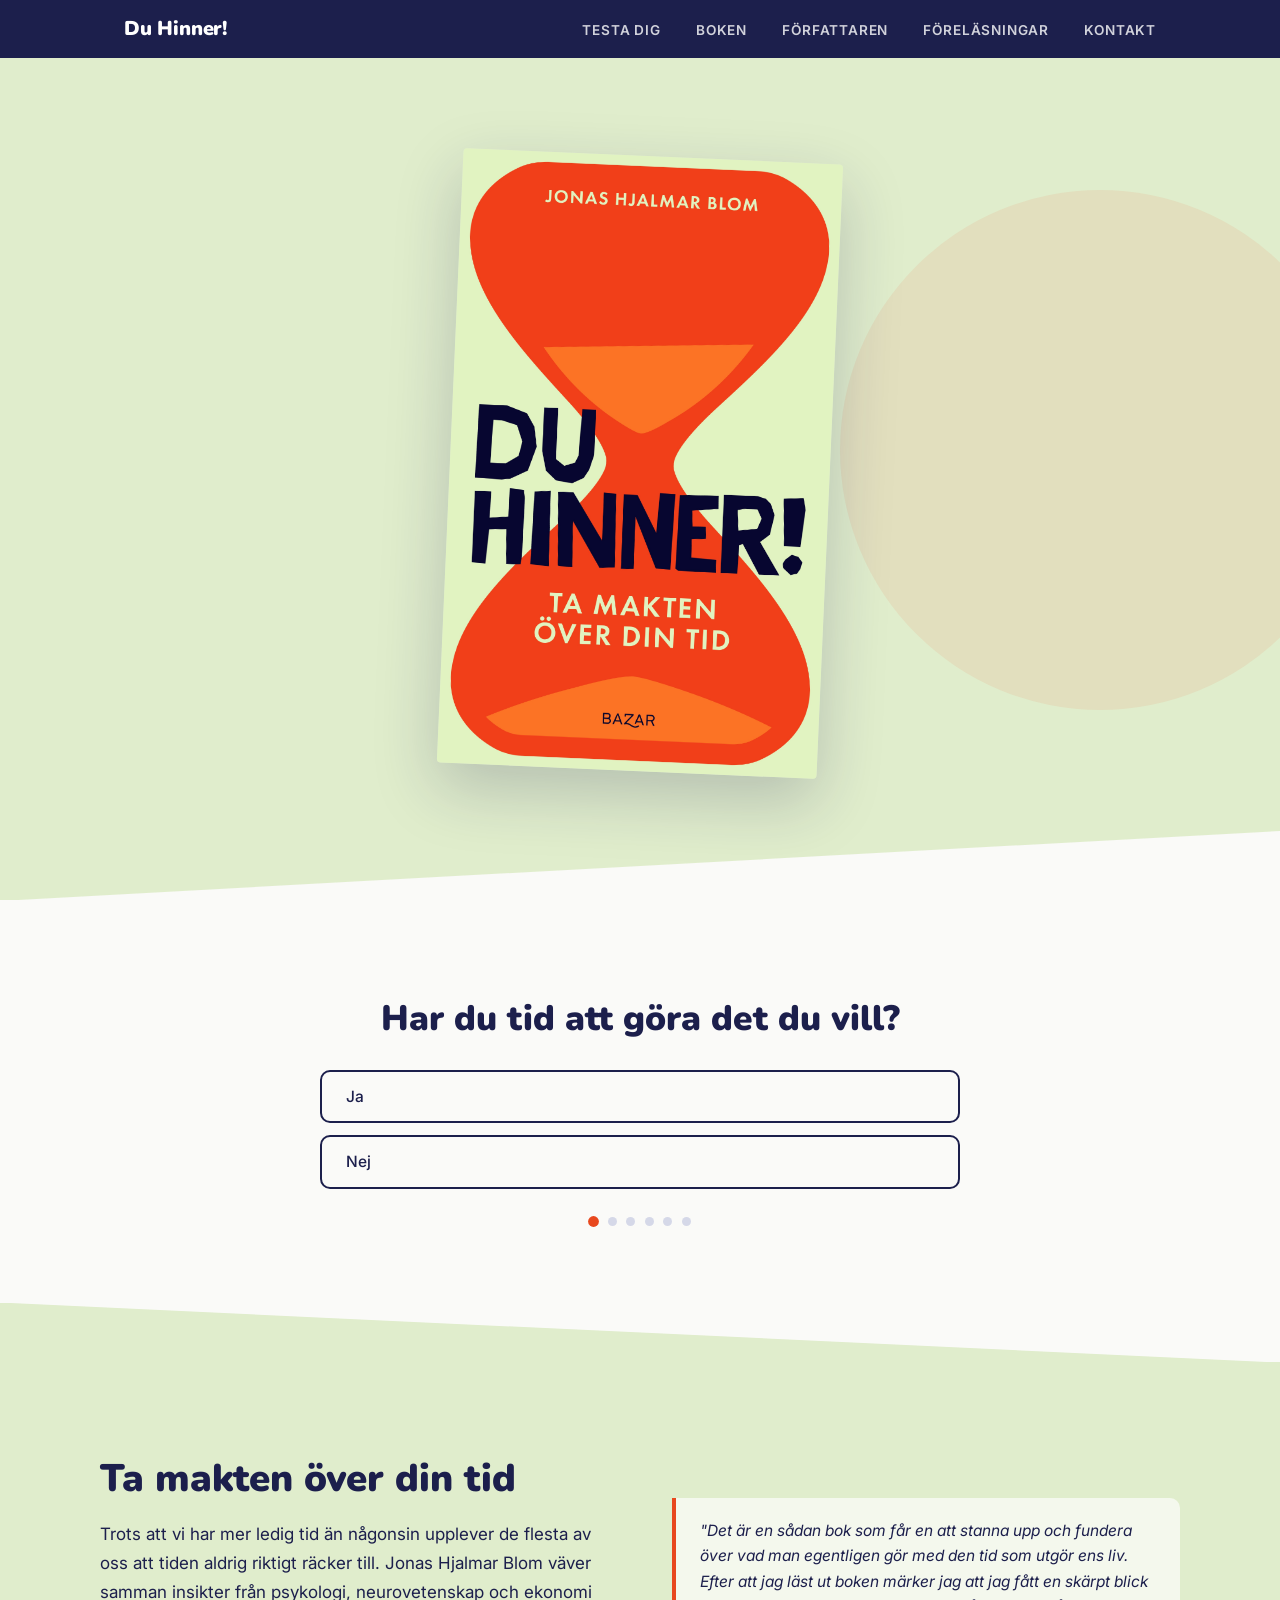
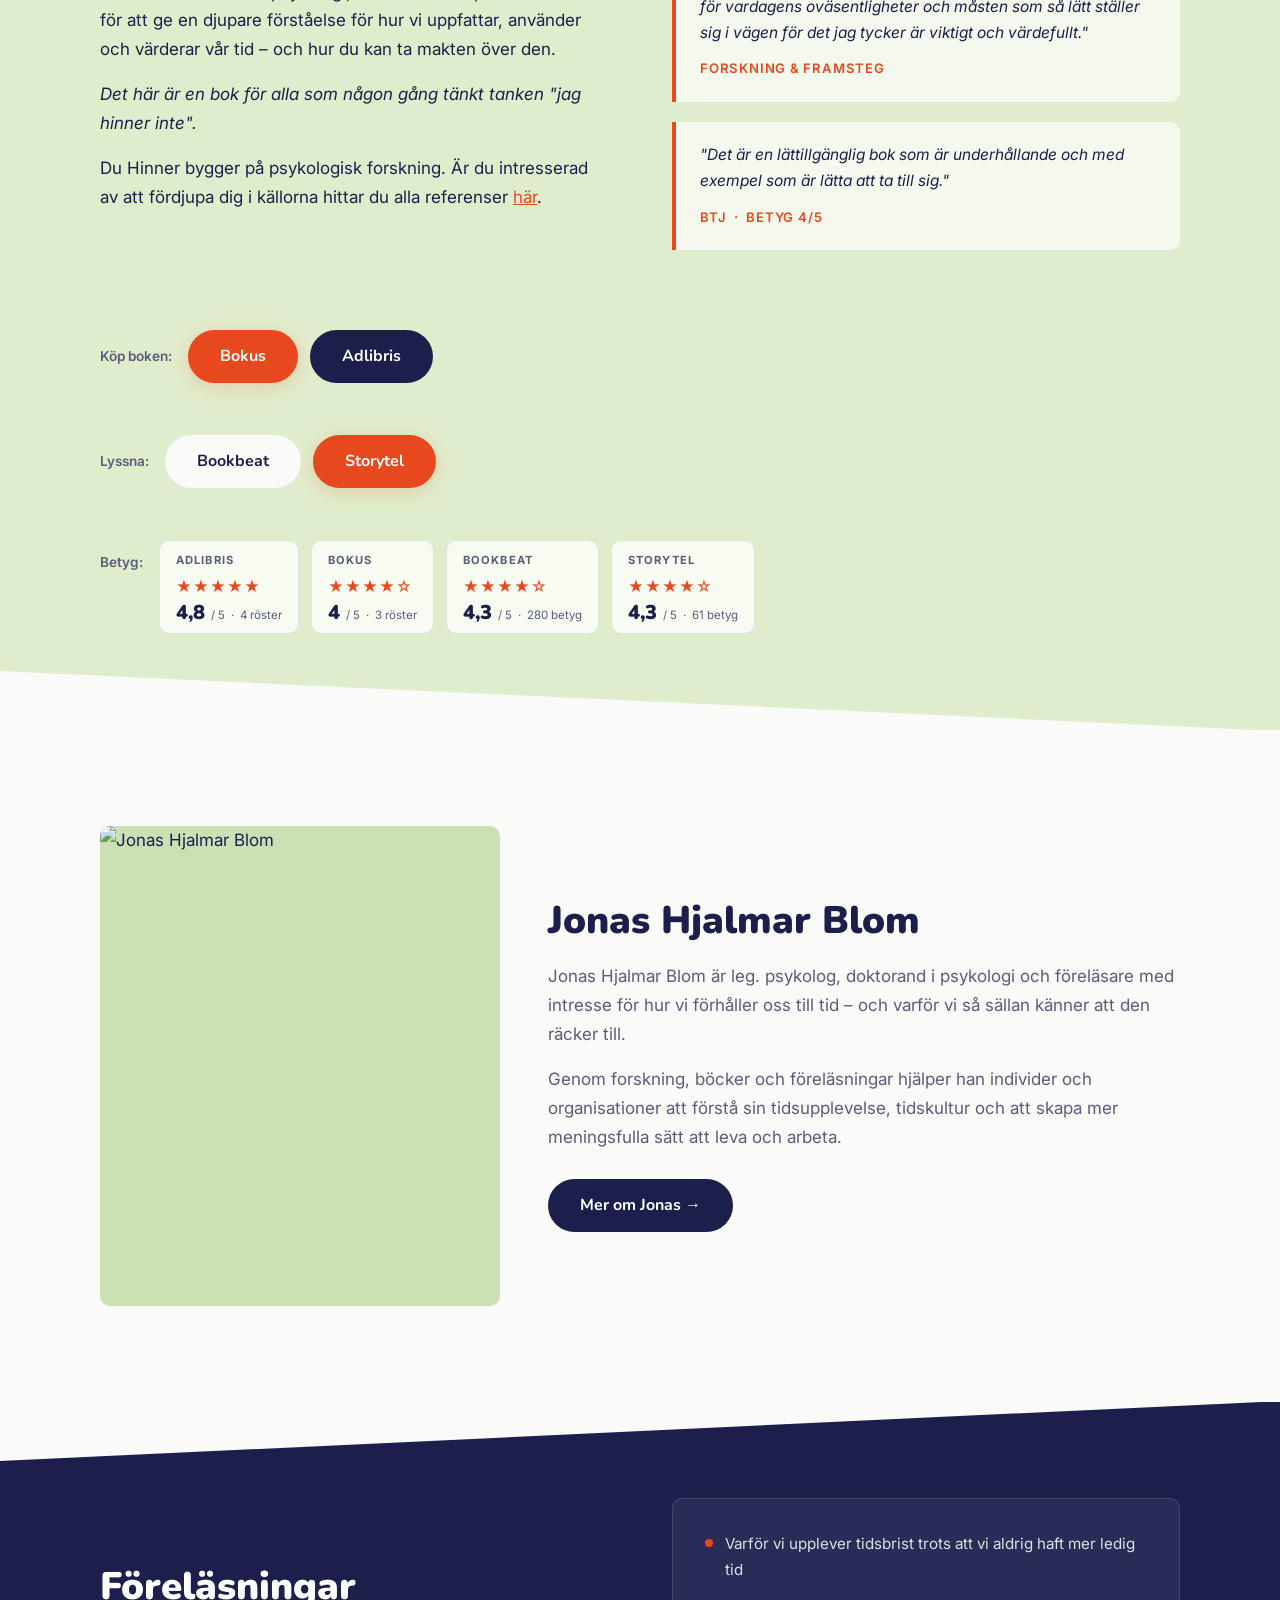
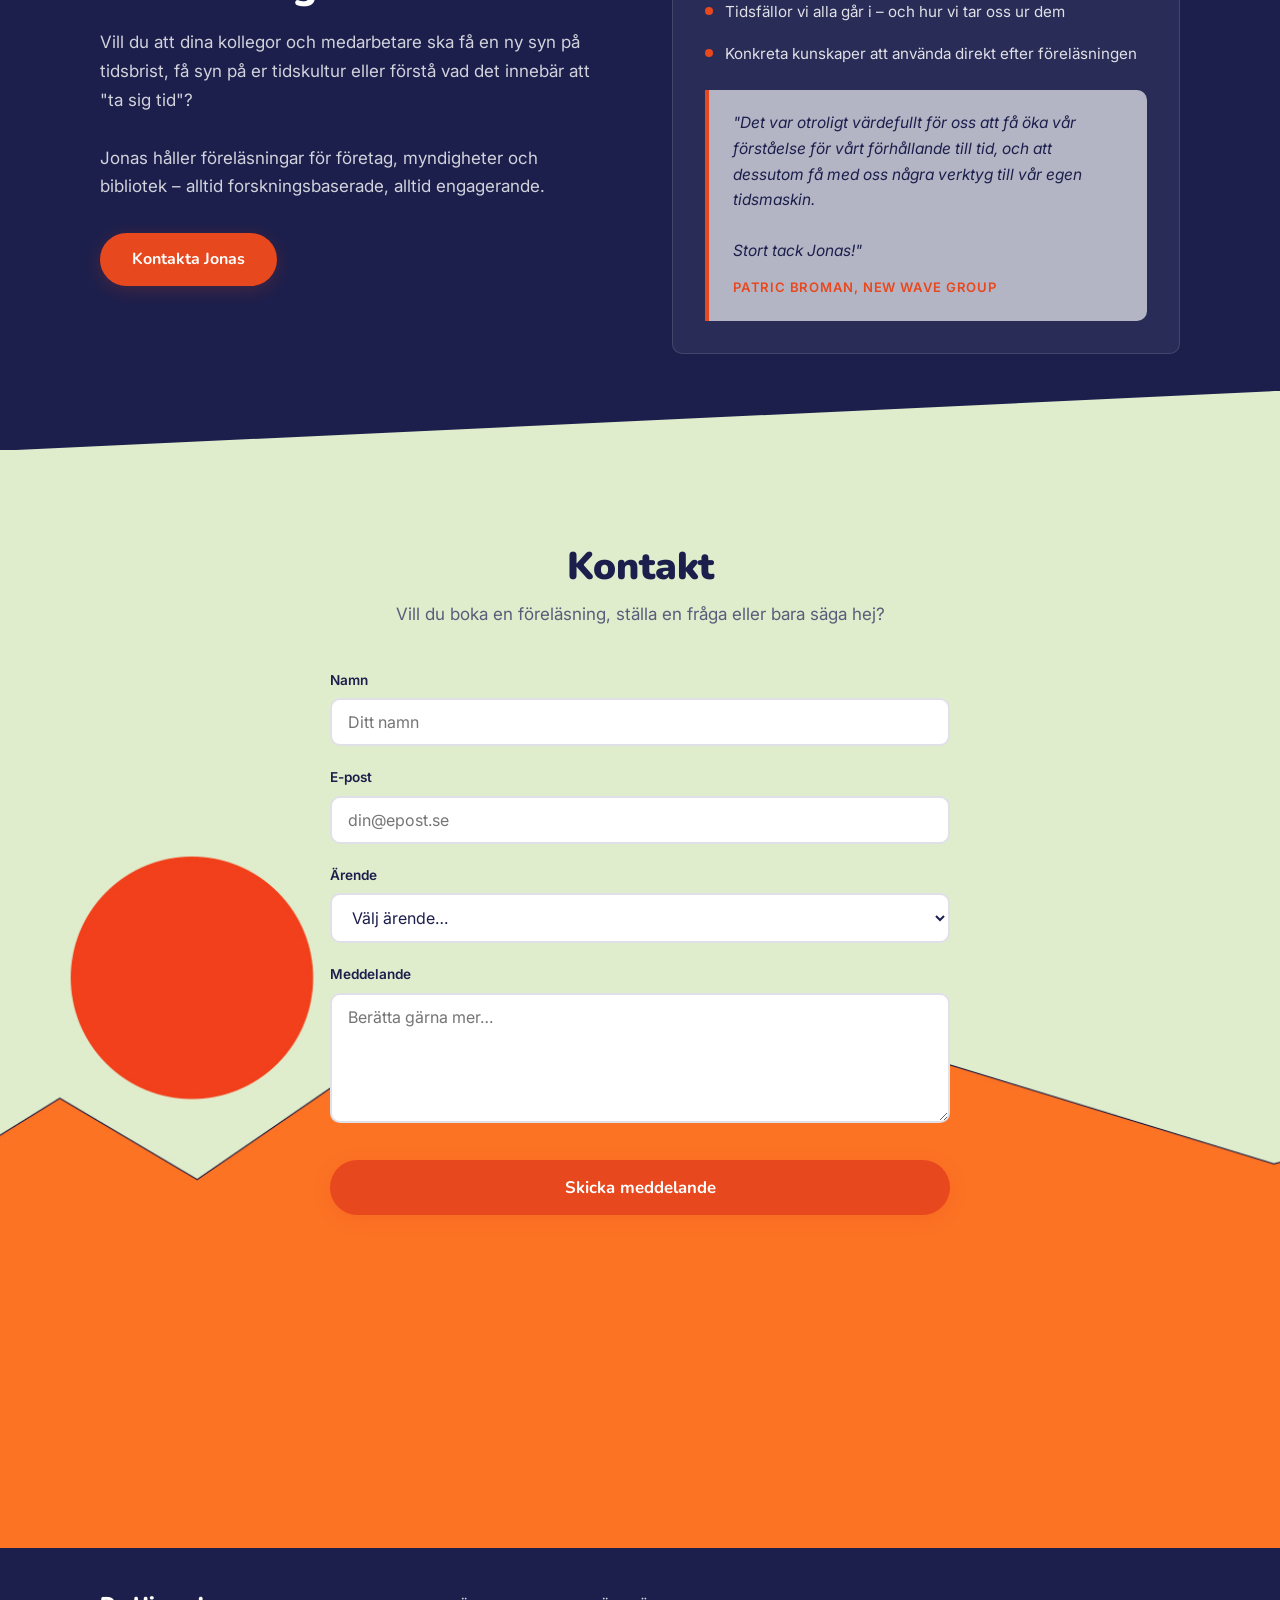
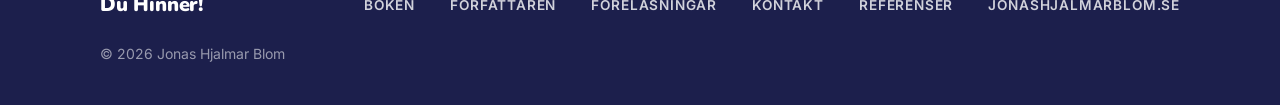
==== commit d8b9a0e2: "Gör header och footer visuellt enhetliga Matchar footer-logotypens storlek och länkstilarna med nave" ====
--- a/index.html
+++ b/index.html
@@ -632,13 +632,21 @@
     .footer-logo {
       font-family: 'Nunito', sans-serif;
       font-weight: 900;
-      font-size: 1.1rem;
+      font-size: 1.25rem;
       color: #fff;
+      letter-spacing: -0.01em;
     }
     .footer-logo em { color: var(--orange); font-style: normal; }
 
-    .footer-links { display: flex; gap: 1.75rem; list-style: none; flex-wrap: wrap; }
-    .footer-links a { color: rgba(255,255,255,0.5); transition: color .2s; }
+    .footer-links { display: flex; gap: 2.2rem; list-style: none; flex-wrap: wrap; }
+    .footer-links a {
+      font-size: 0.85rem;
+      font-weight: 600;
+      letter-spacing: 0.06em;
+      text-transform: uppercase;
+      color: rgba(255,255,255,0.8);
+      transition: color .2s;
+    }
     .footer-links a:hover { color: var(--orange); }
 
     /* =====================================================
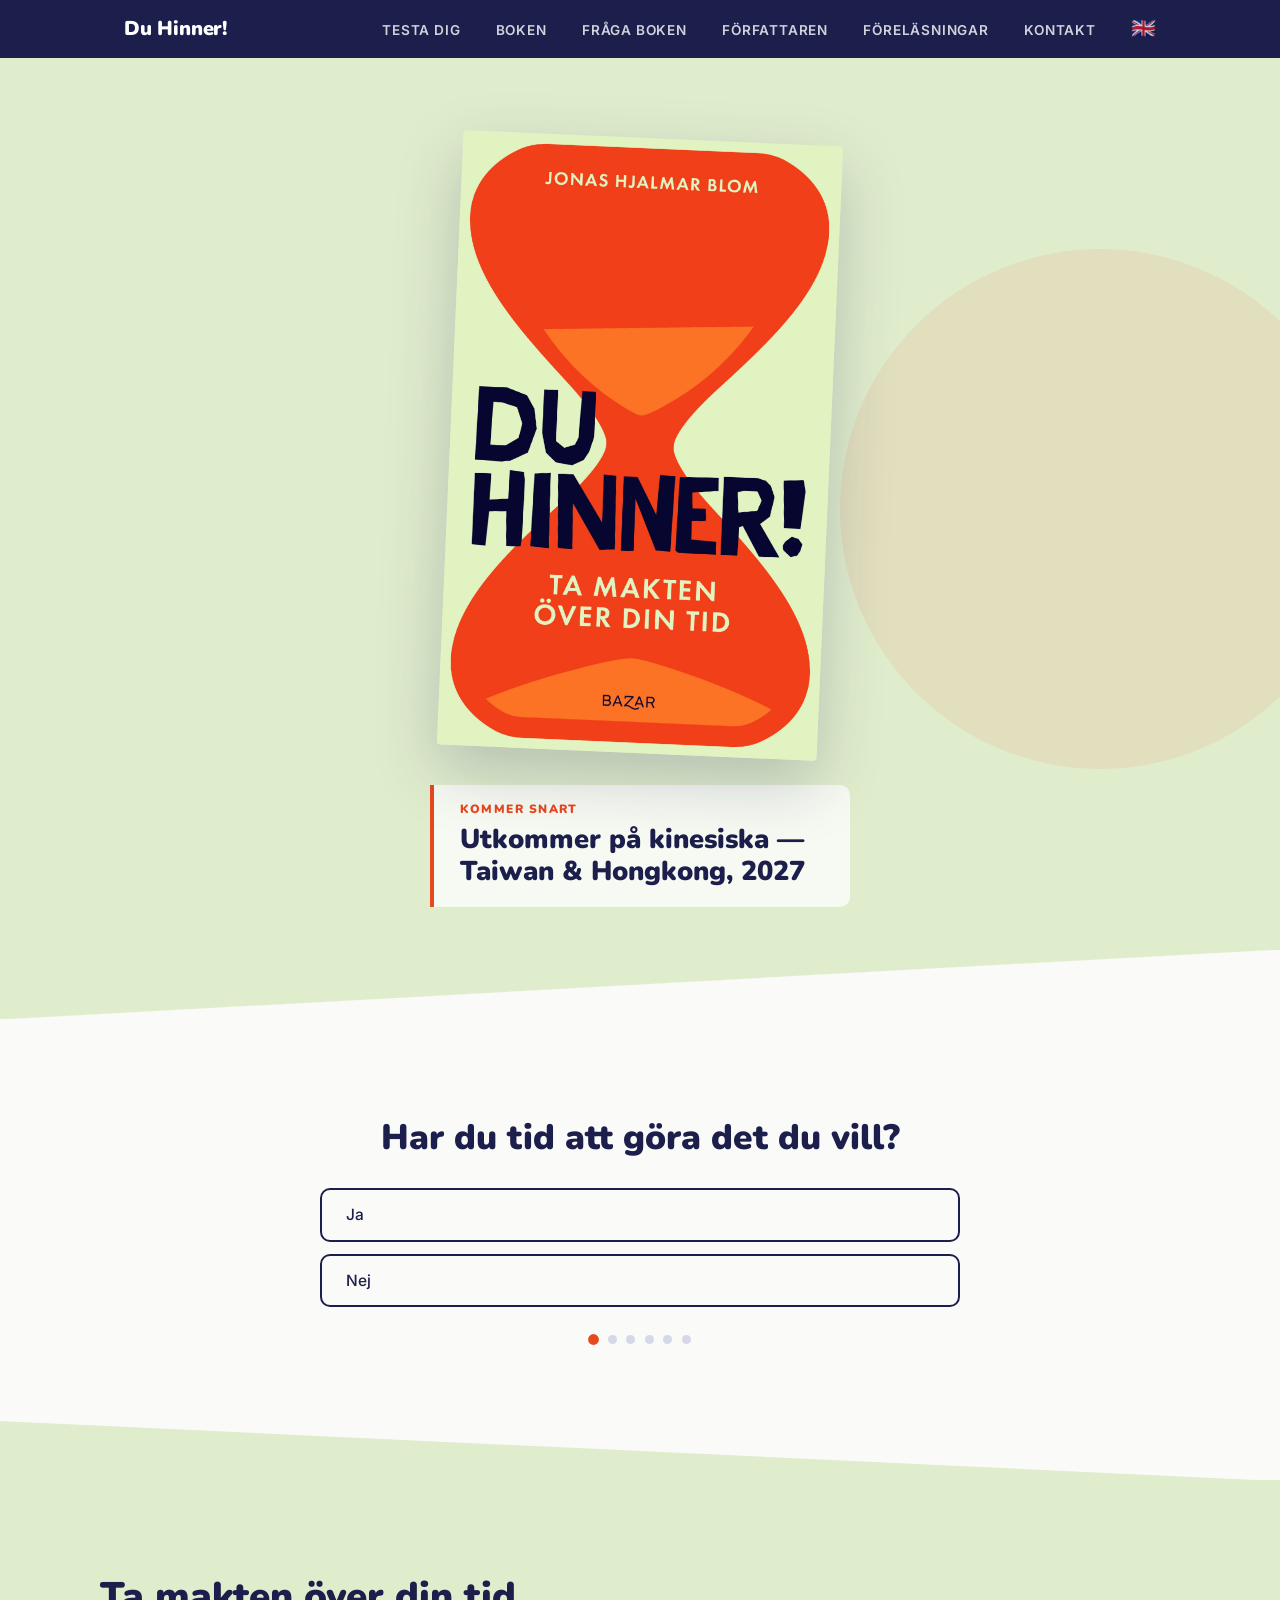
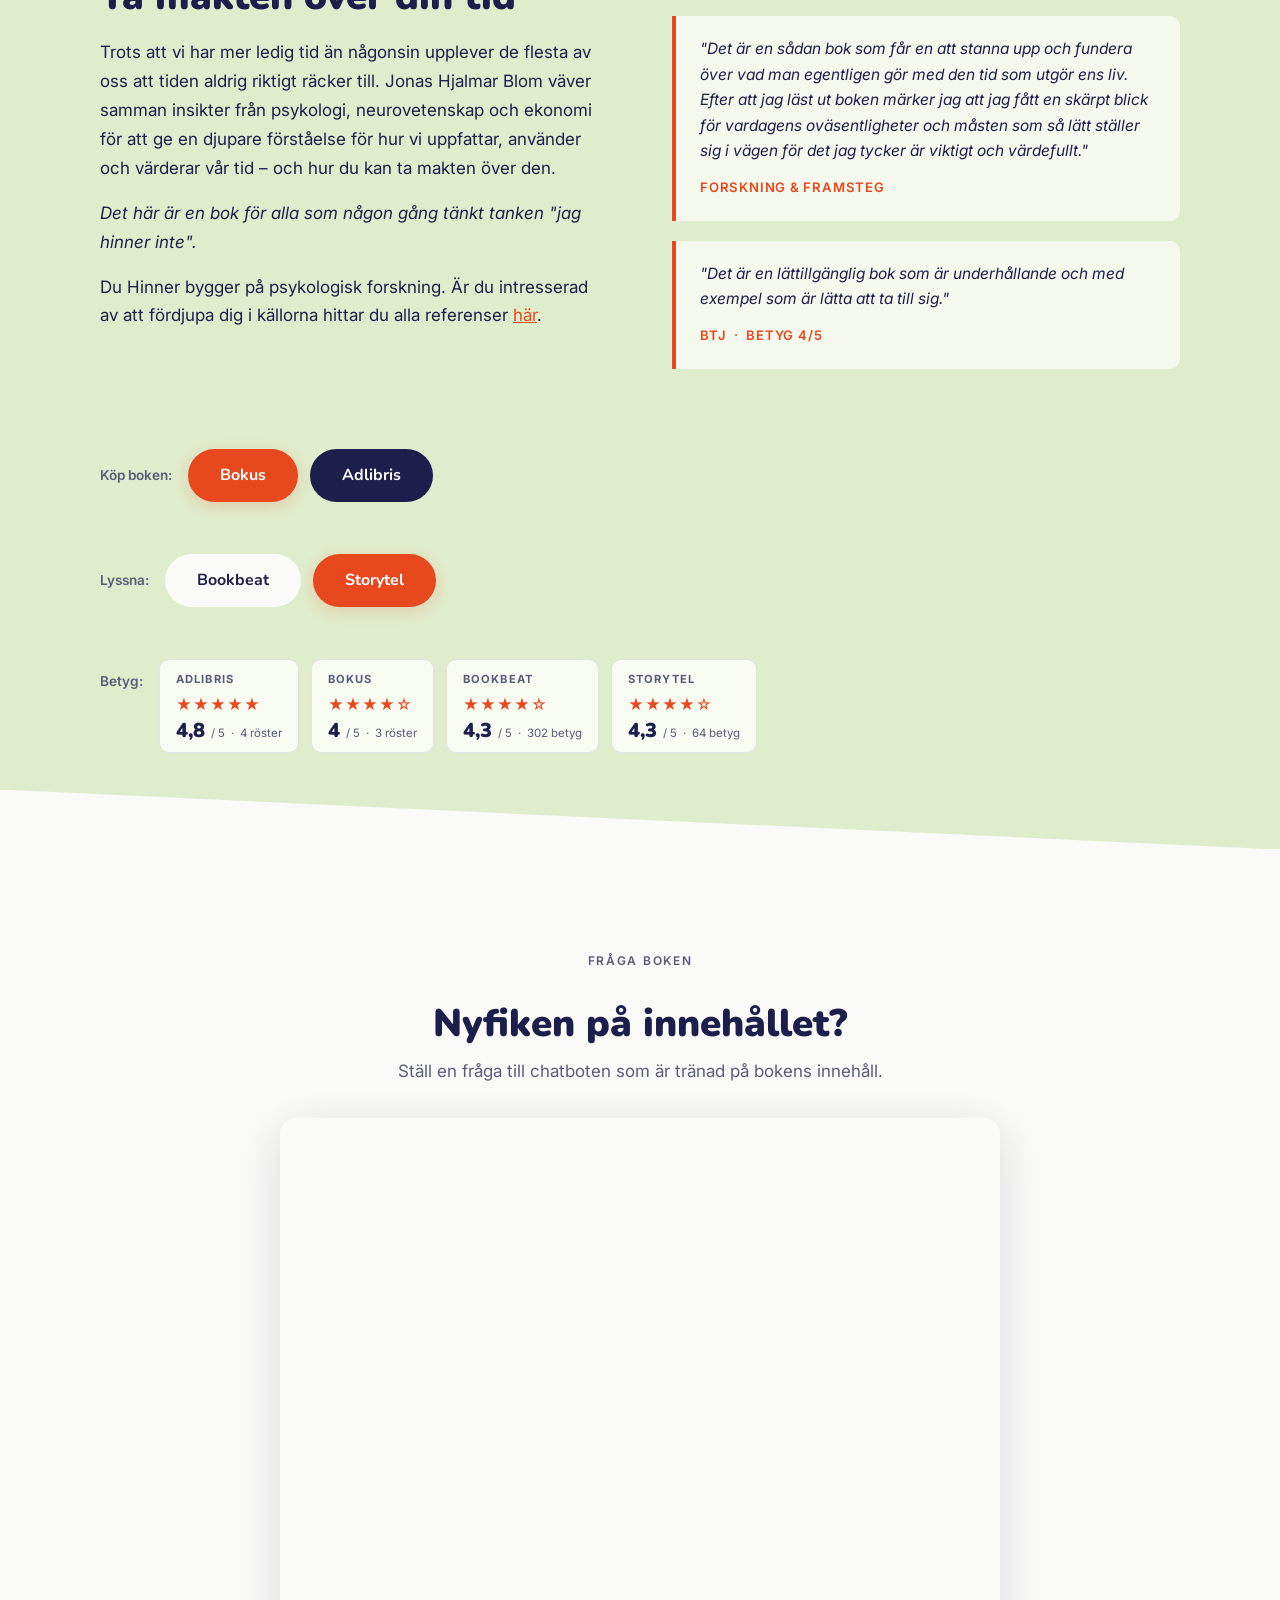
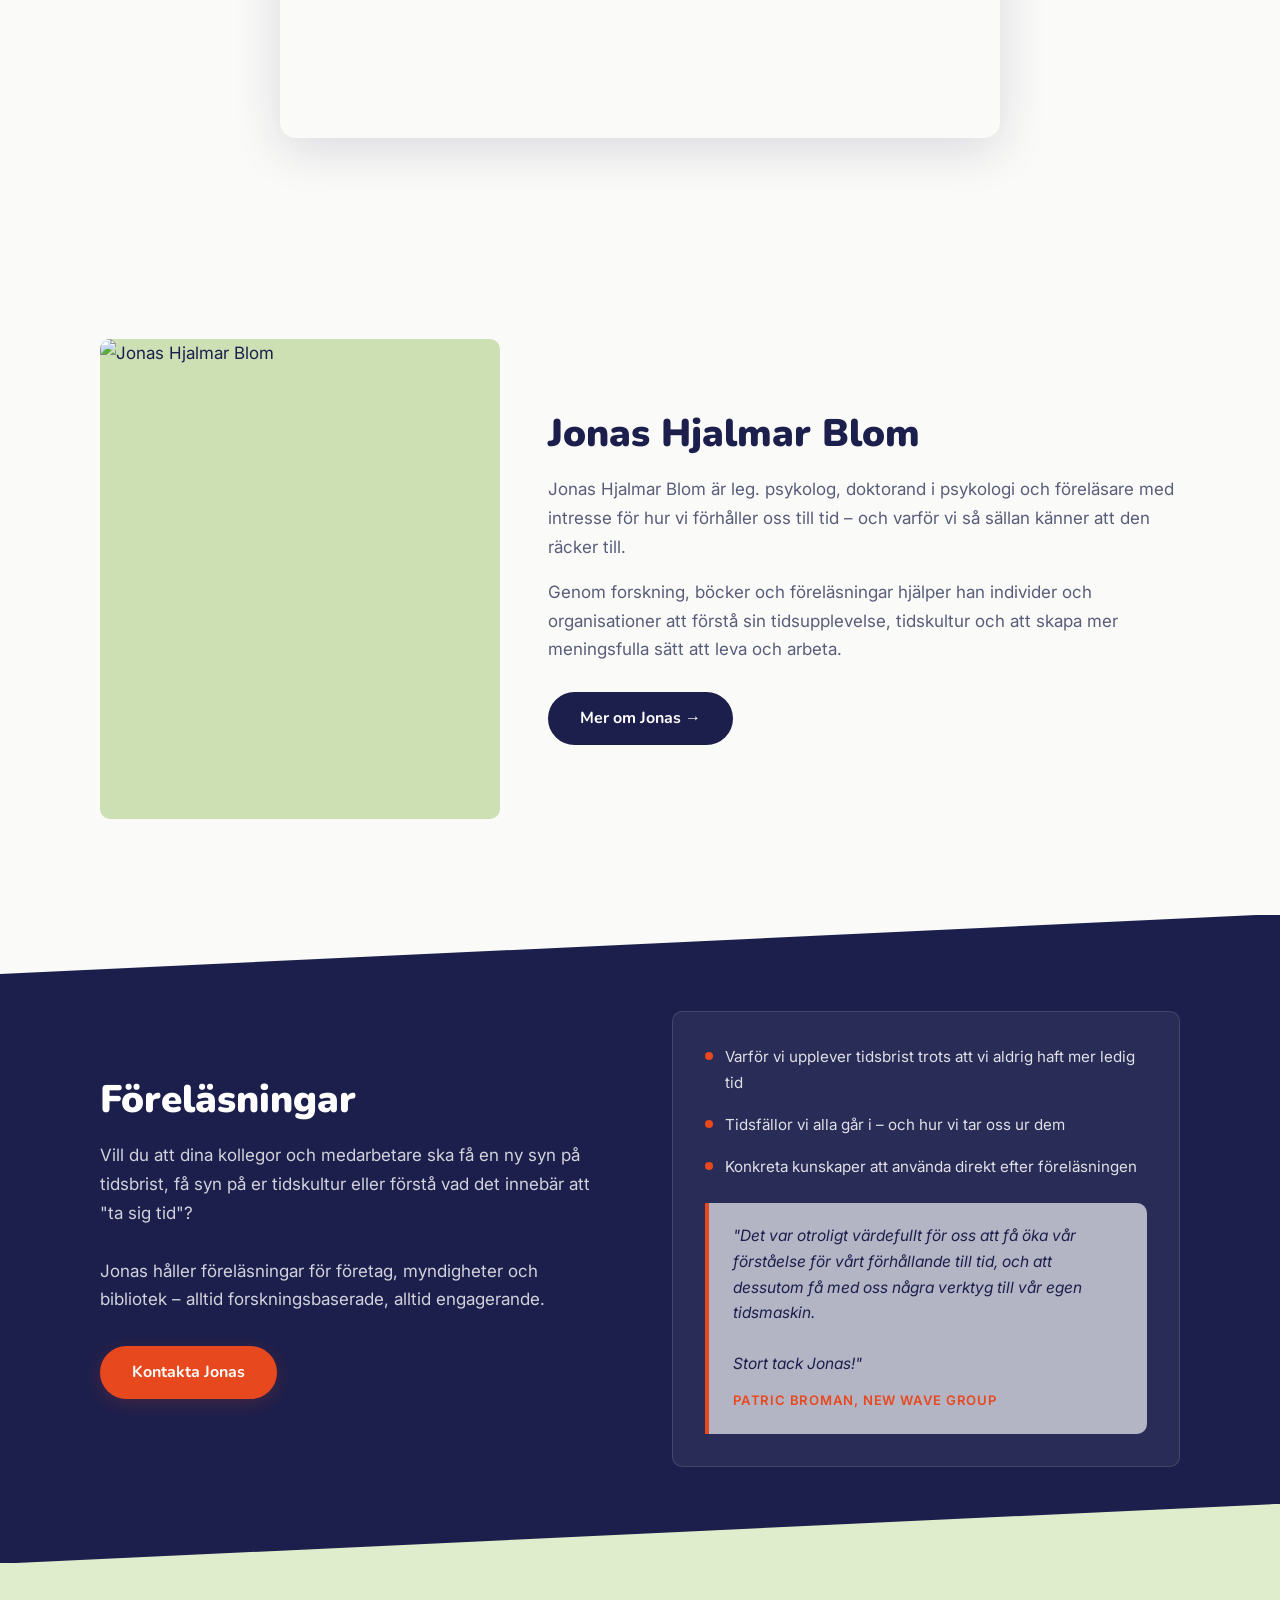
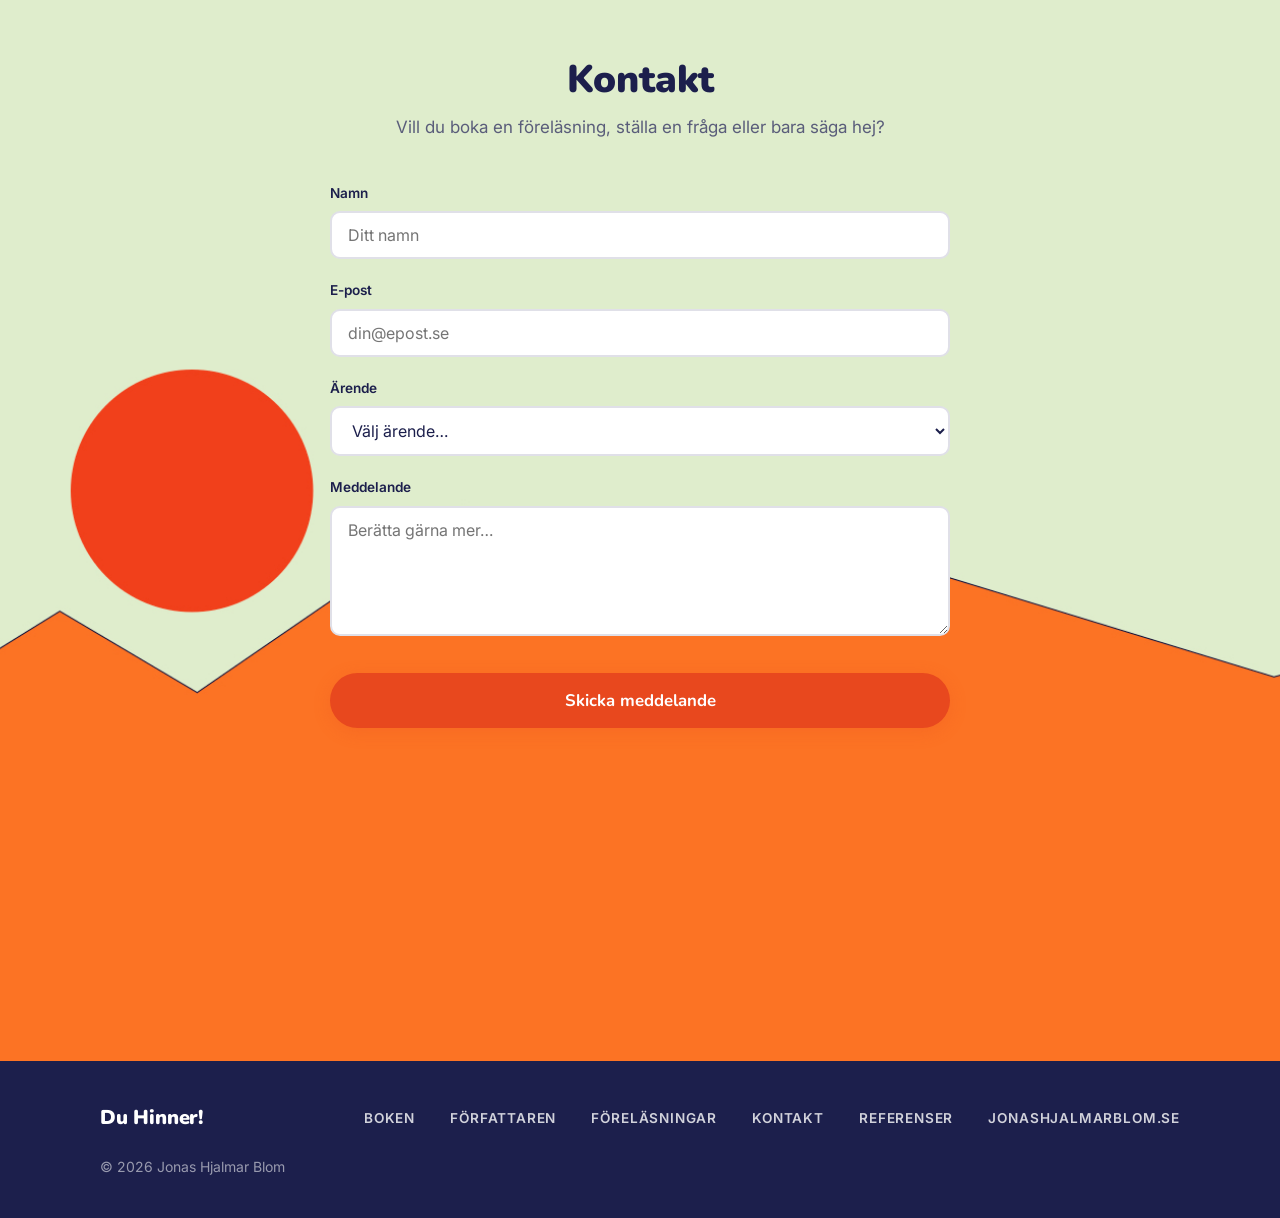
==== commit 0e7318a6: "Add chatbot section embedding duhinner-chat widget New #chatbot section between Boken and Om mig, wi" ====
--- a/index.html
+++ b/index.html
@@ -10,6 +10,9 @@
   <meta property="og:image" content="https://duhinner.se/images/du-hinner.jpg" />
   <meta property="og:url" content="https://duhinner.se" />
   <link rel="canonical" href="https://duhinner.se" />
+  <link rel="alternate" hreflang="sv" href="https://duhinner.se/" />
+  <link rel="alternate" hreflang="en" href="https://duhinner.se/en/" />
+  <link rel="alternate" hreflang="x-default" href="https://duhinner.se/" />
   <script type="application/ld+json">
   {
     "@context": "https://schema.org",
@@ -198,6 +201,14 @@
     }
     .nav-links a:hover { color: var(--orange); }
 
+    .nav-links .nav-lang {
+      font-size: 1.25rem;
+      text-transform: none;
+      letter-spacing: 0;
+      line-height: 1;
+    }
+    .nav-links .nav-lang:hover { color: rgba(255,255,255,0.8); }
+
     .nav-burger {
       display: none;
       flex-direction: column;
@@ -253,8 +264,10 @@
 
     .hero-inner {
       display: flex;
+      flex-direction: column;
       justify-content: center;
       align-items: center;
+      gap: 2rem;
       padding-block: 5rem 7rem;
     }
 
@@ -299,6 +312,65 @@
       transition: transform .4s;
     }
     .hero-book img:hover { transform: rotate(0deg) scale(1.03); }
+
+    .hero-announce {
+      background: rgba(255,255,255,0.75);
+      border-left: 4px solid var(--orange);
+      border-radius: 0 var(--r) var(--r) 0;
+      padding: 1.1rem 1.6rem;
+      max-width: 420px;
+      line-height: 1.3;
+    }
+    .hero-announce strong {
+      display: block;
+      font-family: 'Nunito', sans-serif;
+      font-weight: 900;
+      font-size: 0.75rem;
+      letter-spacing: 0.12em;
+      text-transform: uppercase;
+      color: var(--orange);
+      margin-bottom: 0.35rem;
+    }
+    .hero-announce span {
+      display: block;
+      font-family: 'Nunito', sans-serif;
+      font-weight: 900;
+      font-size: clamp(1.3rem, 2.5vw, 1.7rem);
+      color: var(--navy);
+      line-height: 1.2;
+    }
+
+    /* =====================================================
+       CHATBOT
+    ===================================================== */
+    #chatbot {
+      background: var(--cream);
+      padding-block: 6rem;
+    }
+
+    .chatbot-inner {
+      max-width: 720px;
+      margin-inline: auto;
+      text-align: center;
+    }
+
+    .chatbot-inner h2 {
+      font-size: clamp(1.8rem, 3vw, 2.5rem);
+      margin-bottom: 0.75rem;
+    }
+
+    .chatbot-inner > p {
+      color: var(--text-muted);
+      margin-bottom: 2rem;
+    }
+
+    .chatbot-frame {
+      width: 100%;
+      height: 620px;
+      border: none;
+      border-radius: 16px;
+      box-shadow: 0 12px 48px rgba(28,31,76,0.14);
+    }
 
     /* =====================================================
        OM MIG
@@ -855,9 +927,11 @@
       <ul class="nav-links" id="nav-links">
         <li><a href="#quiz">Testa dig</a></li>
         <li><a href="#boken">Boken</a></li>
+        <li><a href="#chatbot">Fråga boken</a></li>
         <li><a href="#om-mig">Författaren</a></li>
         <li><a href="#forelasning">Föreläsningar</a></li>
         <li><a href="#kontakt">Kontakt</a></li>
+        <li><a href="/en/" class="nav-lang" aria-label="English" title="English">🇬🇧</a></li>
       </ul>
       <button class="nav-burger" id="nav-burger" aria-label="Öppna meny">
         <span></span><span></span><span></span>
@@ -875,6 +949,10 @@
         <div class="hero-book">
           <img src="images/du-hinner.jpg" alt="Bokomslag: Du Hinner! Ta makten över din tid av Jonas Hjalmar Blom" />
         </div>
+        <p class="hero-announce">
+          <strong>Kommer snart</strong>
+          <span>Utkommer på kinesiska — Taiwan &amp; Hongkong, 2027</span>
+        </p>
       </div>
     </div>
   </section>
@@ -980,16 +1058,36 @@
           <a href="https://www.bookbeat.com/se/book/du-hinner-1492011" class="betyg-kort" target="_blank" rel="noopener" aria-label="BookBeat: 4,3 av 5 baserat på 280 betyg">
             <span class="betyg-plattform">BookBeat</span>
             <span class="betyg-stars">★★★★☆</span>
-            <span class="betyg-varde">4,3 <span class="betyg-antal">/ 5 &nbsp;·&nbsp; 280 betyg</span></span>
+            <span class="betyg-varde">4,3 <span class="betyg-antal">/ 5 &nbsp;·&nbsp; 302 betyg</span></span>
           </a>
           <a href="https://www.storytel.com/se/books/du-hinner-ta-makten-%C3%B6ver-din-tid-9557812" class="betyg-kort" target="_blank" rel="noopener" aria-label="Storytel: 4,3 av 5 baserat på 61 betyg">
             <span class="betyg-plattform">Storytel</span>
             <span class="betyg-stars">★★★★☆</span>
-            <span class="betyg-varde">4,3 <span class="betyg-antal">/ 5 &nbsp;·&nbsp; 61 betyg</span></span>
+            <span class="betyg-varde">4,3 <span class="betyg-antal">/ 5 &nbsp;·&nbsp; 64 betyg</span></span>
           </a>
         </div>
       </div>
 
+    </div>
+  </section>
+
+
+  <!-- ================================================
+       CHATBOT
+  ================================================= -->
+  <section id="chatbot">
+    <div class="wrap">
+      <div class="chatbot-inner">
+        <p class="label">Fråga boken</p>
+        <h2>Nyfiken på innehållet?</h2>
+        <p>Ställ en fråga till chatboten som är tränad på bokens innehåll.</p>
+        <iframe
+          src="https://duhinner-chat.onrender.com/chat-widget.html"
+          class="chatbot-frame"
+          title="Fråga om Du Hinner!"
+          loading="lazy"
+        ></iframe>
+      </div>
     </div>
   </section>
 
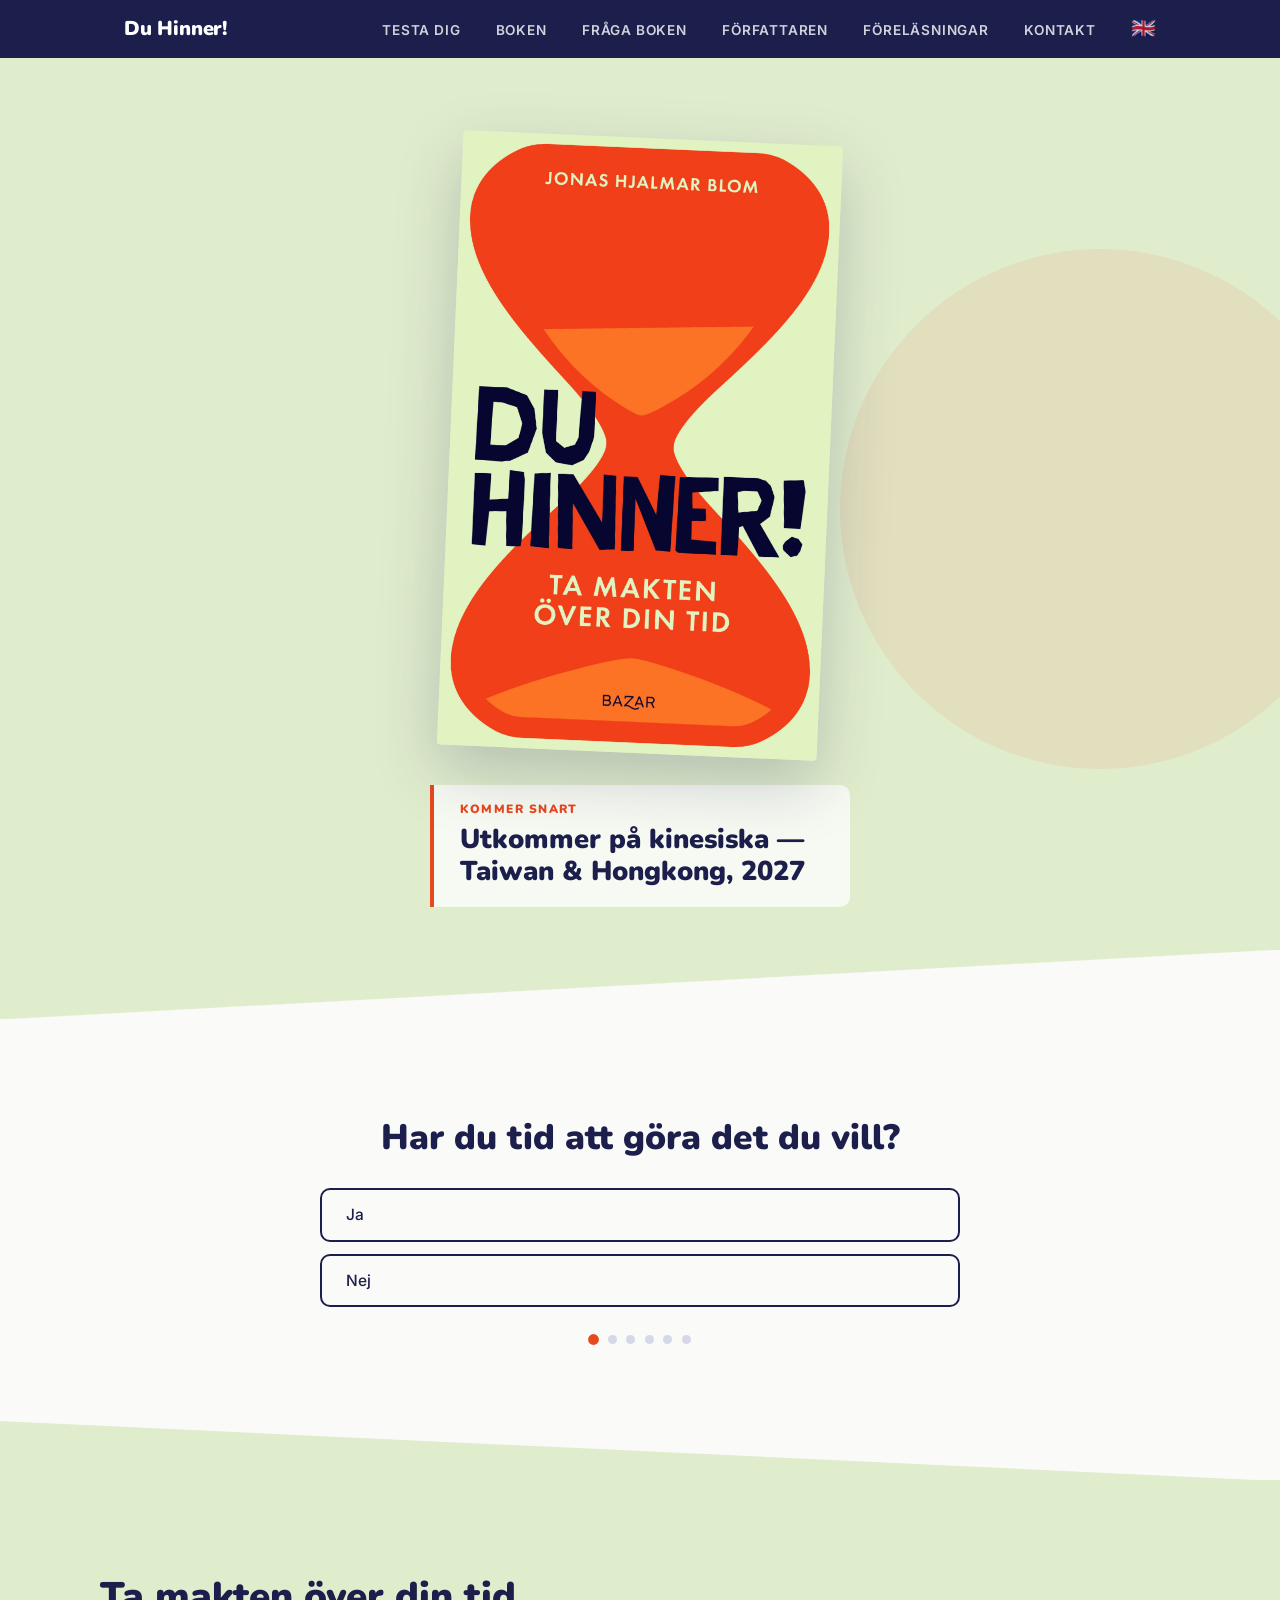
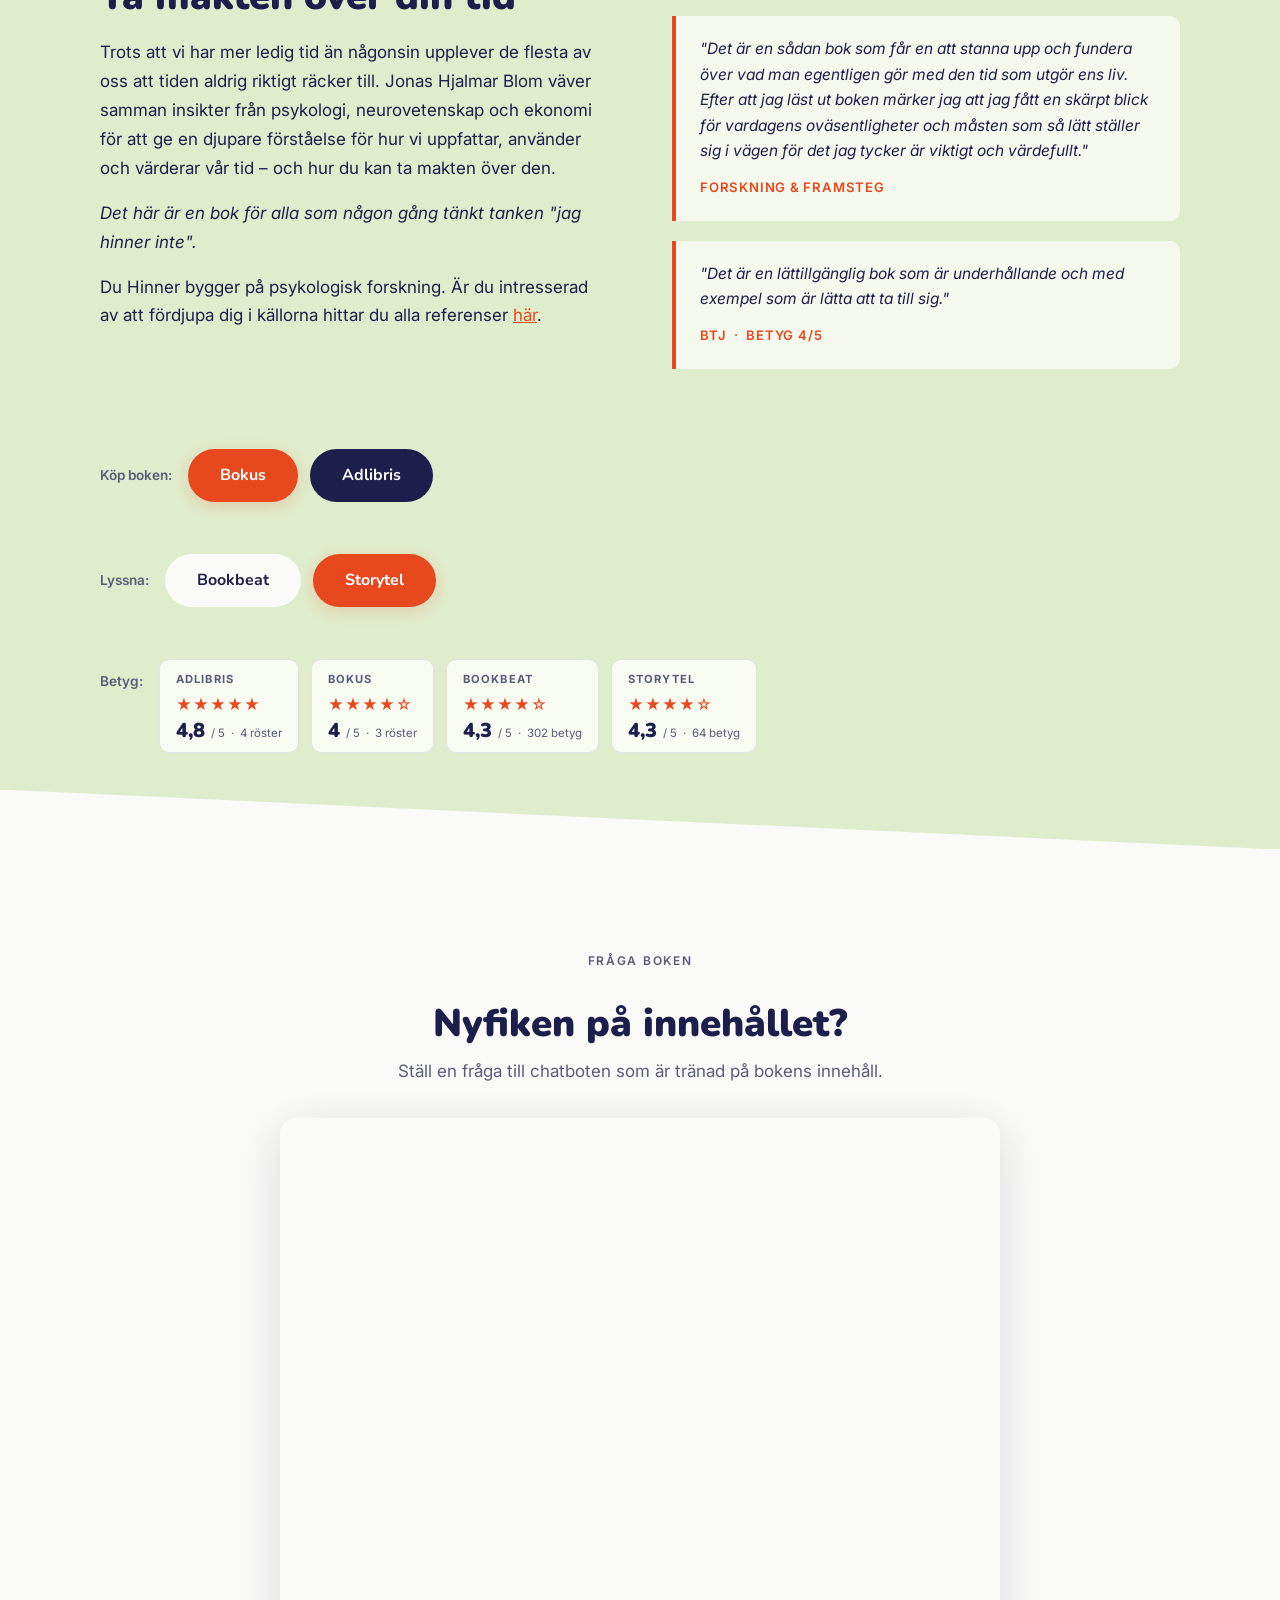
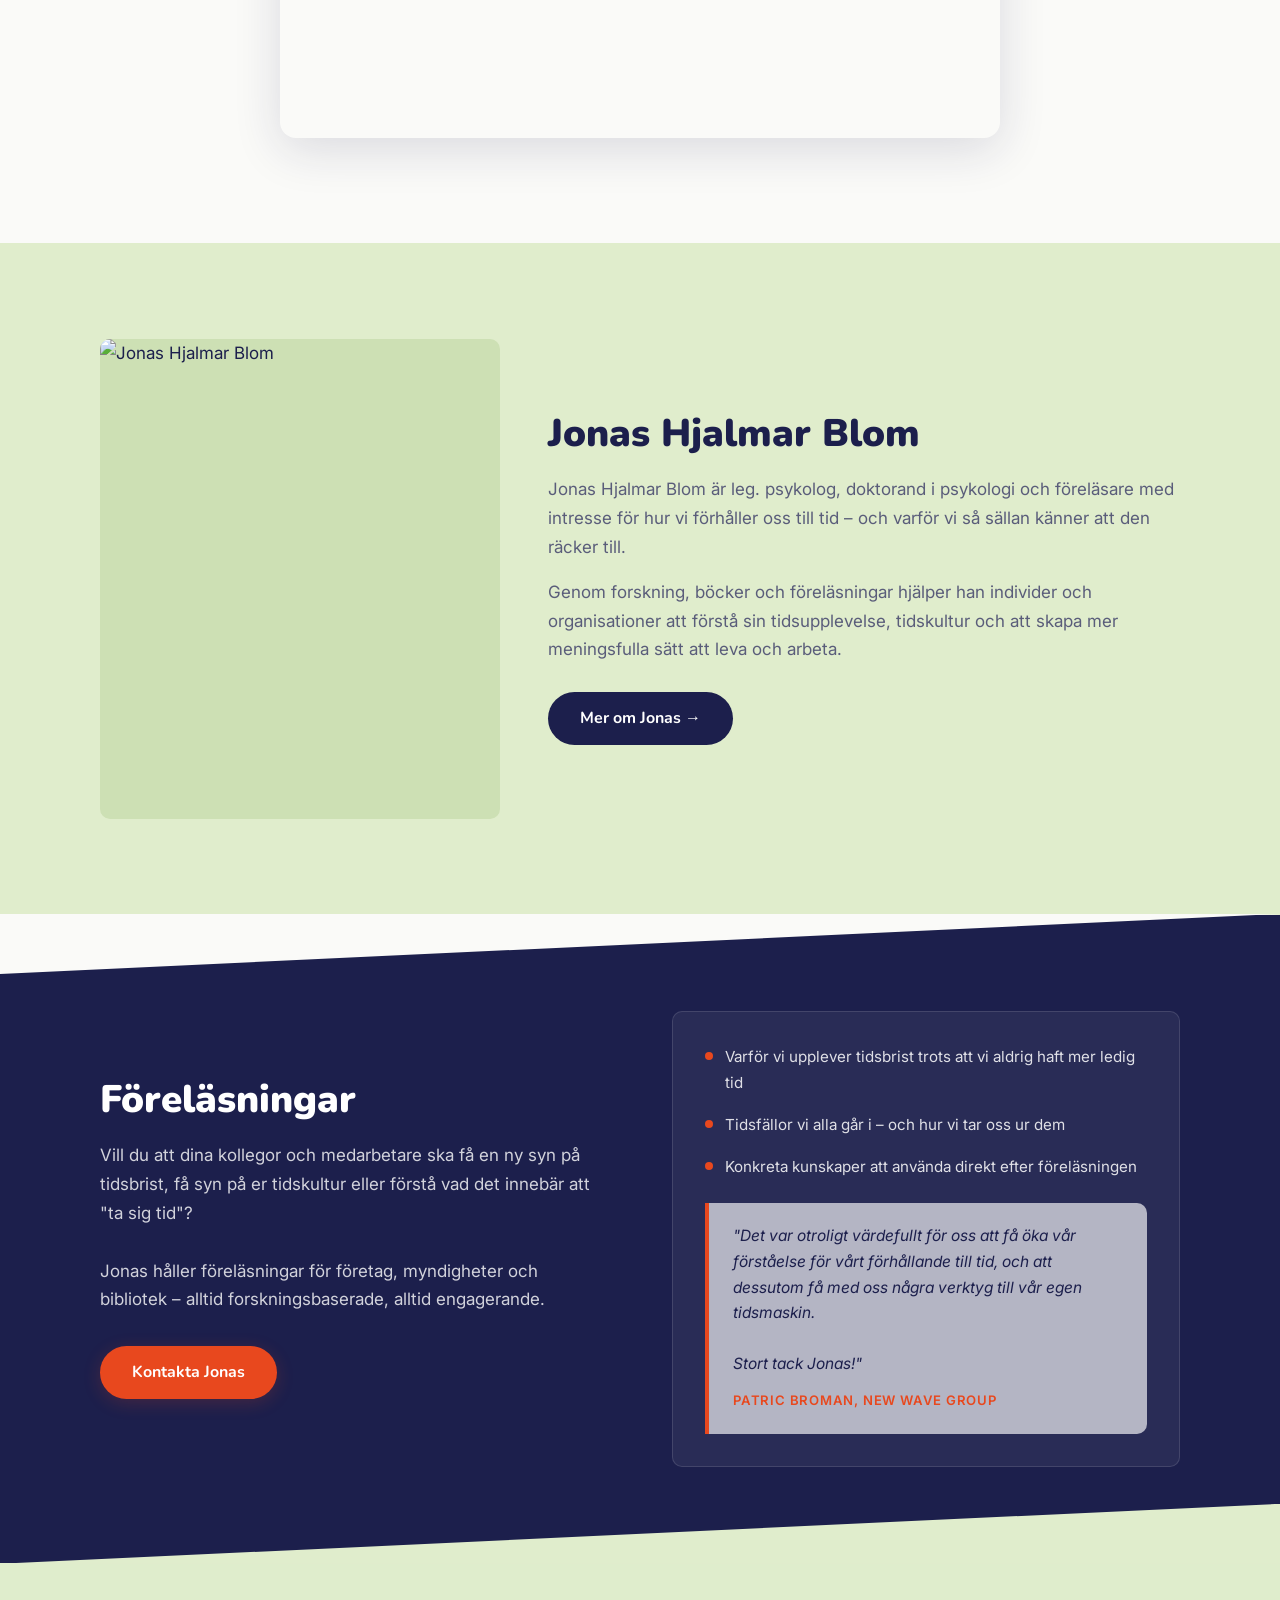
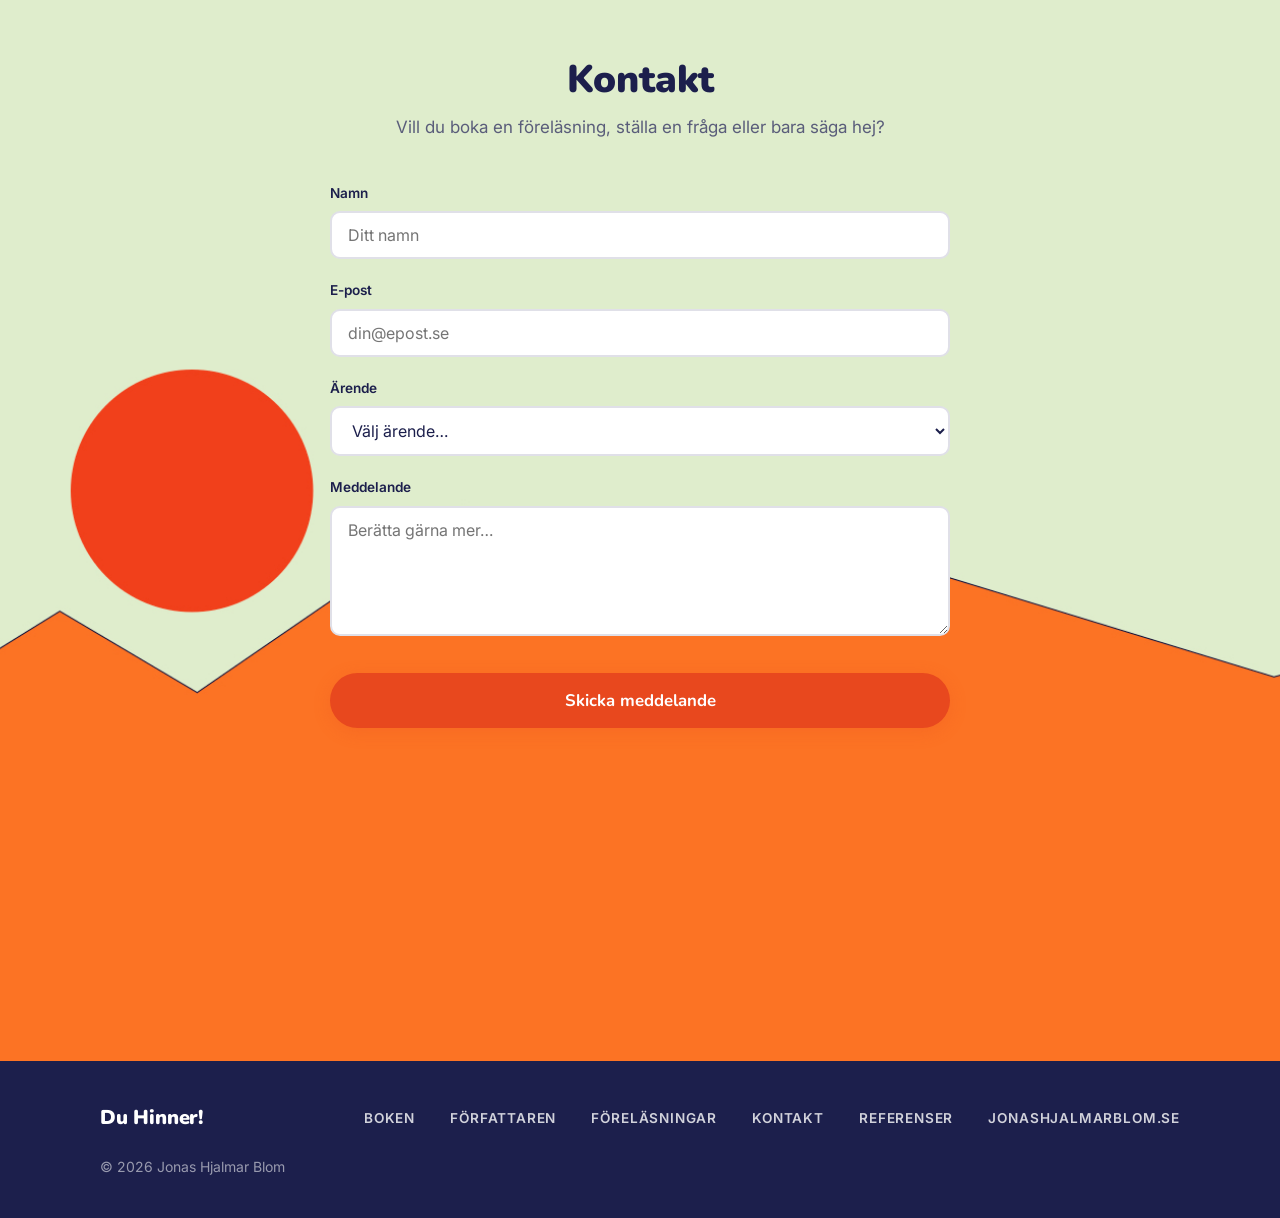
==== commit 5040e9f0: "Change #om-mig background to mint for alternating section colors Co-Authored-By: Claude Sonnet 4.6 <" ====
--- a/index.html
+++ b/index.html
@@ -376,7 +376,7 @@
        OM MIG
     ===================================================== */
     #om-mig {
-      background: var(--cream);
+      background: var(--mint);
       padding-block: 6rem;
     }
 
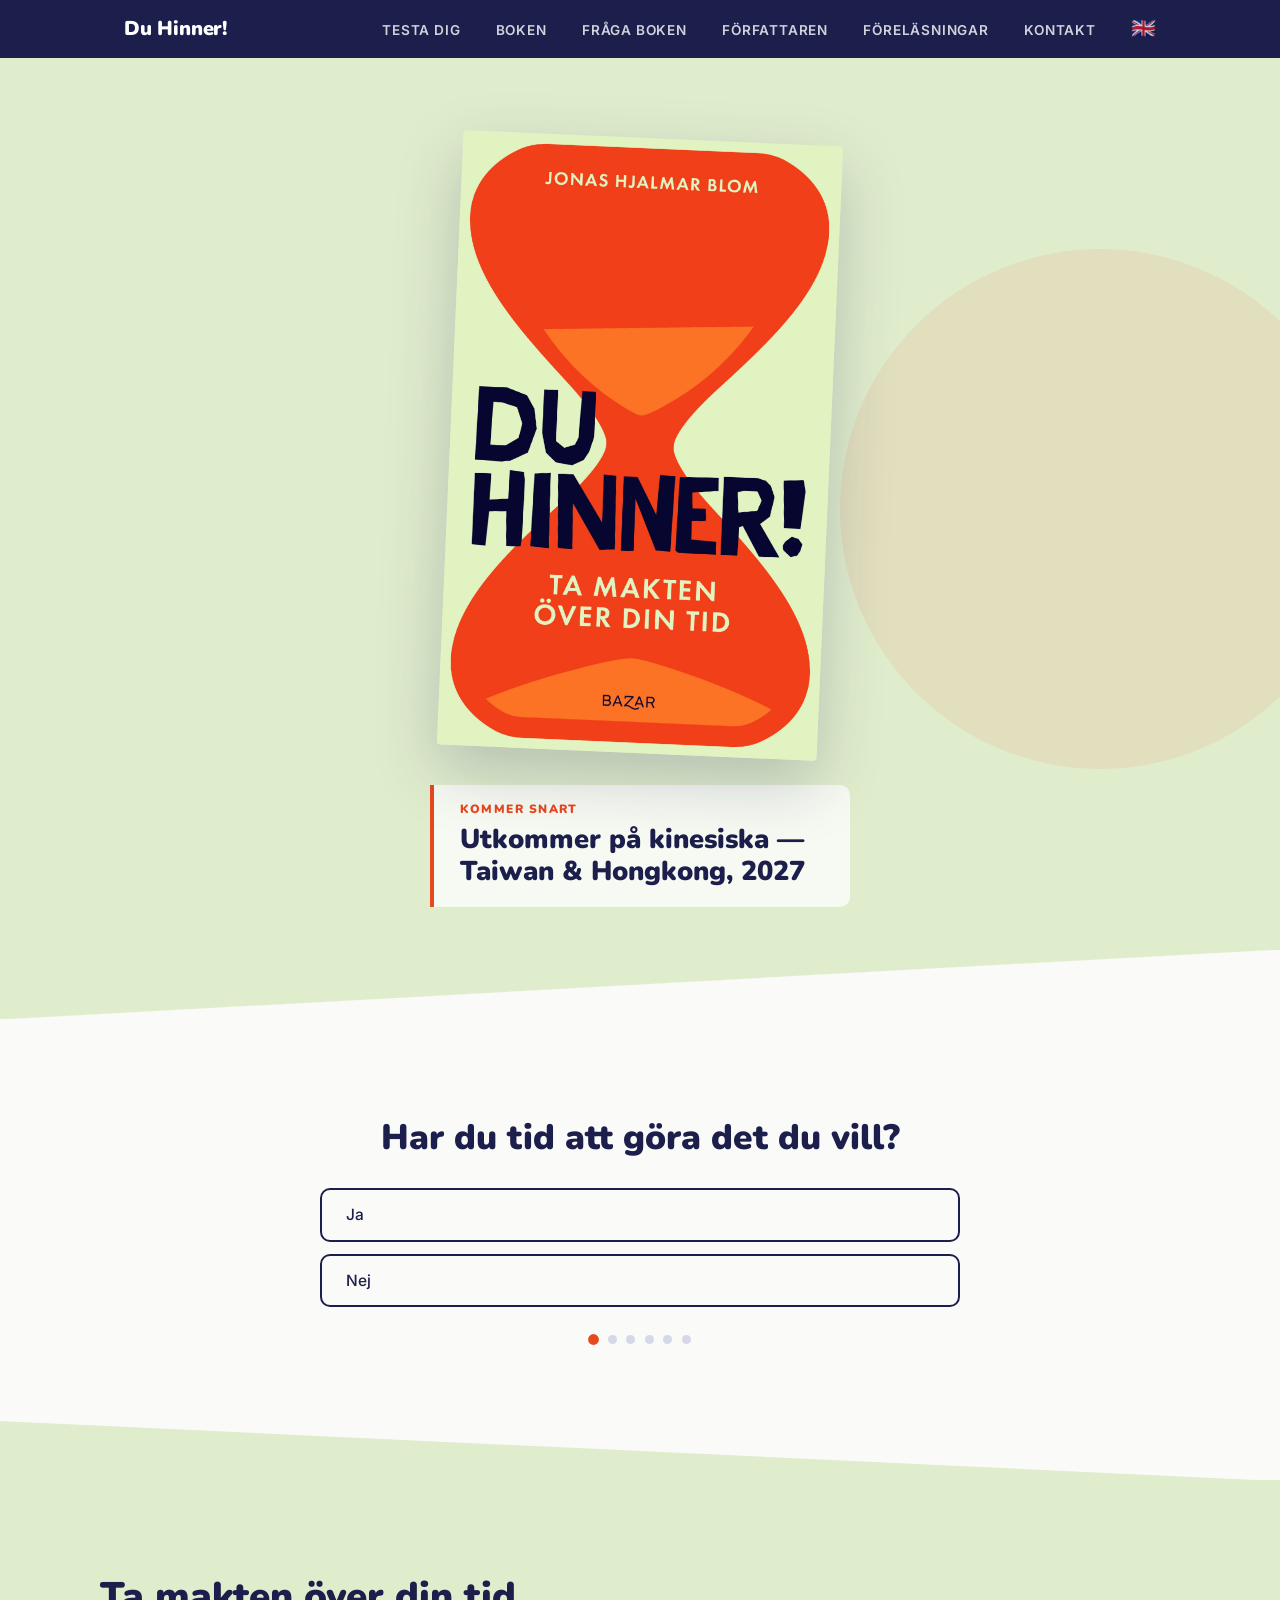
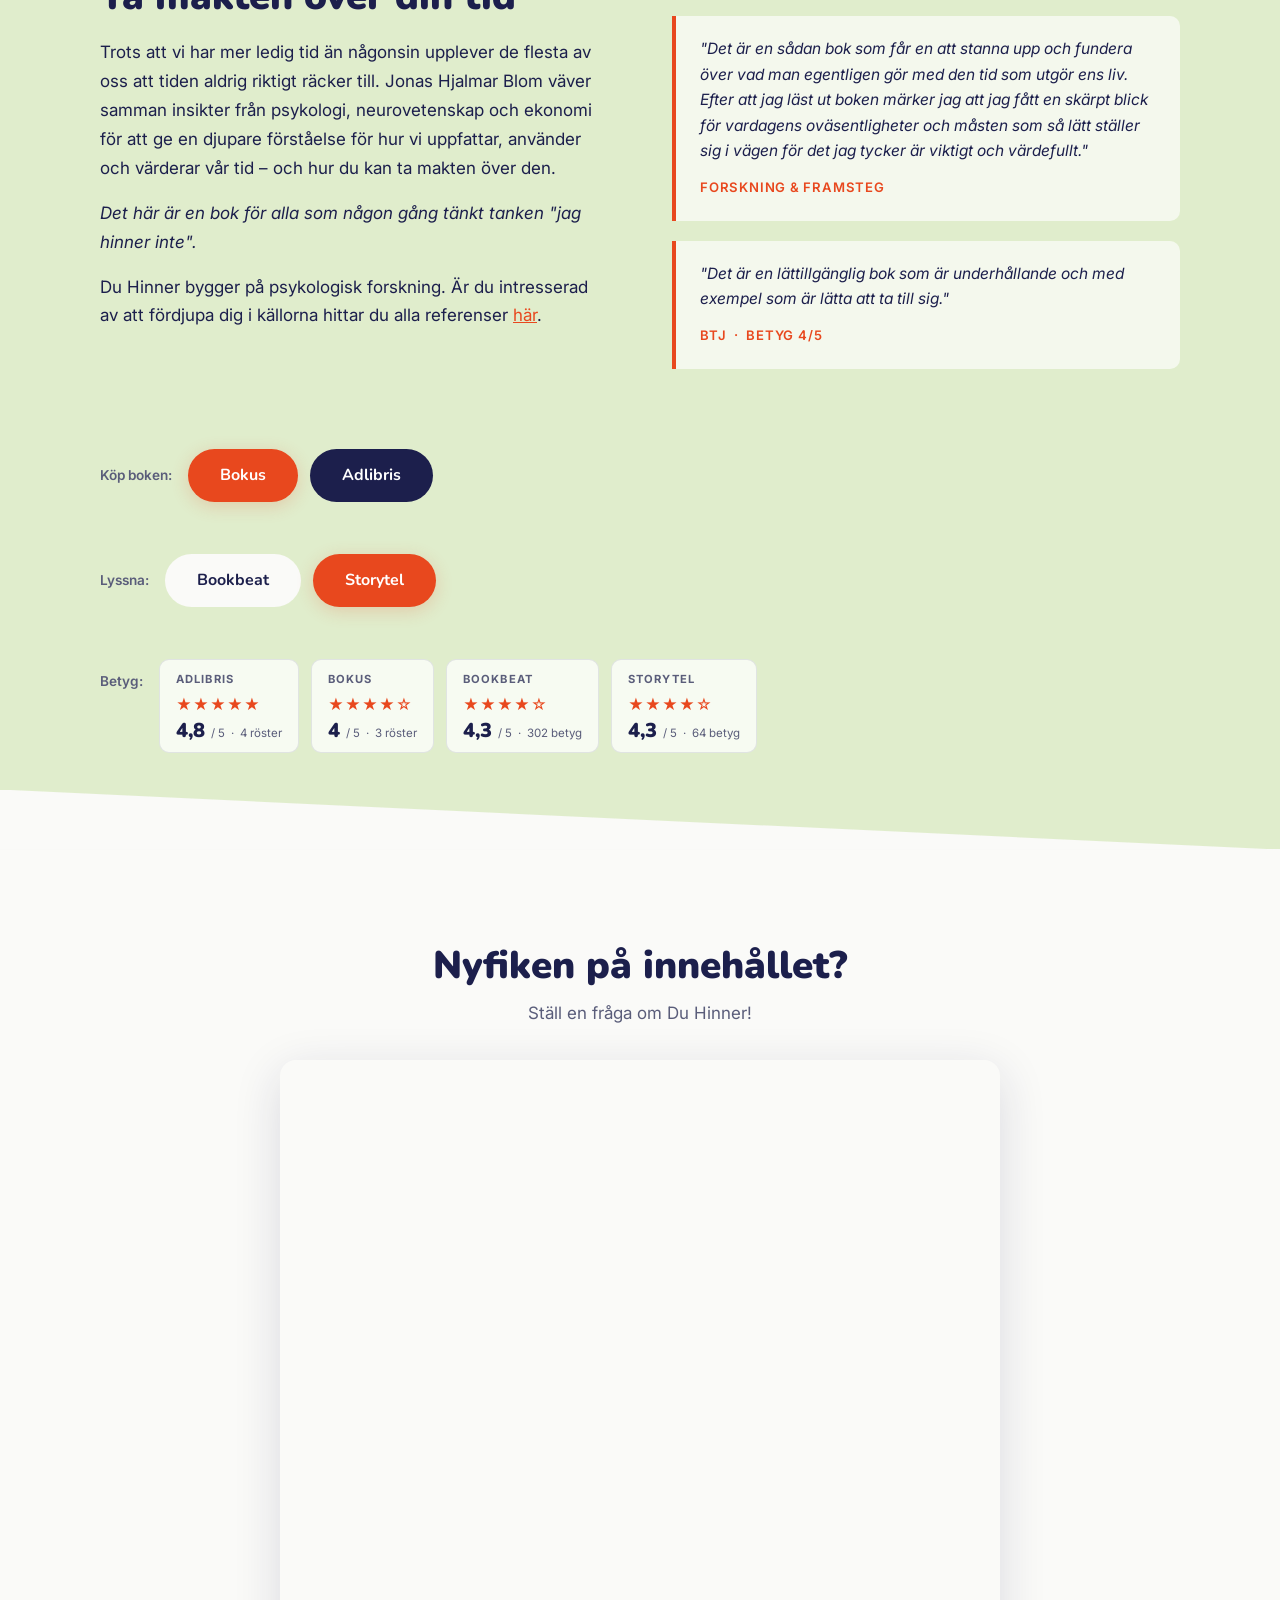
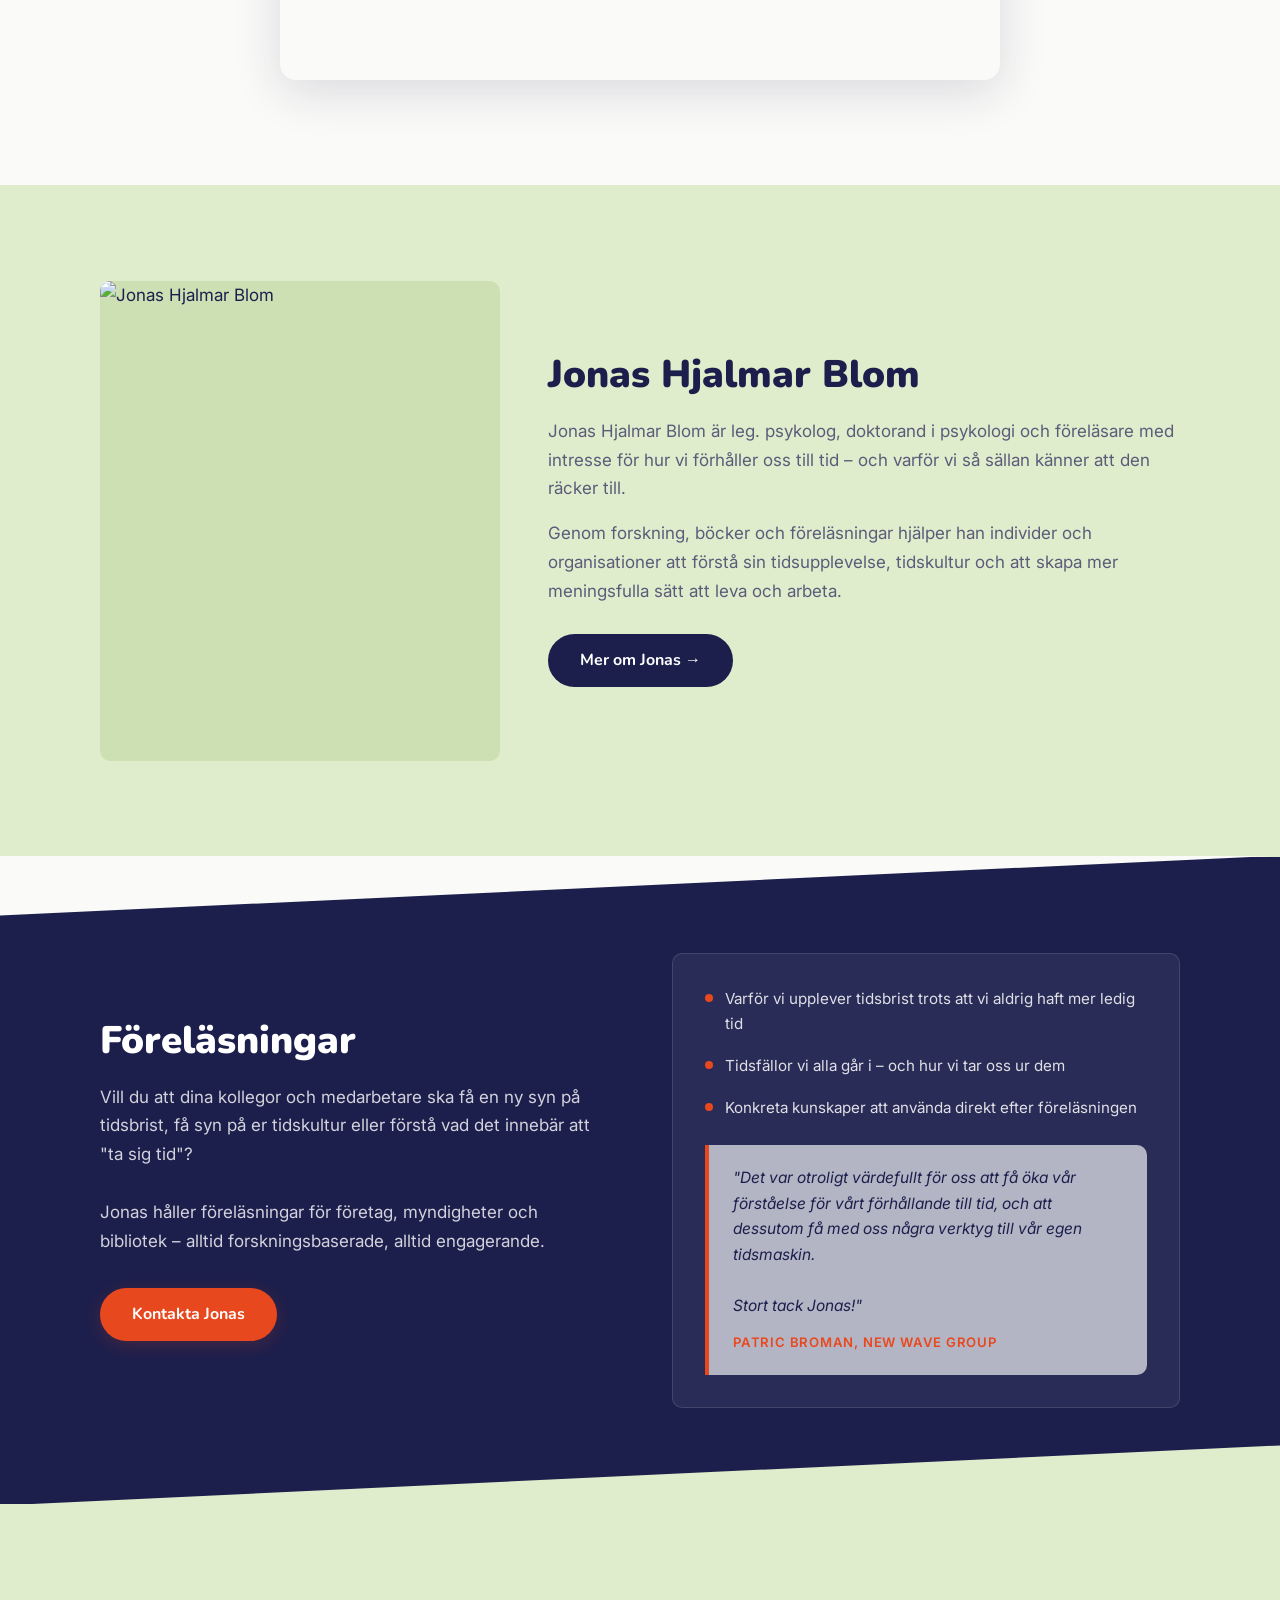
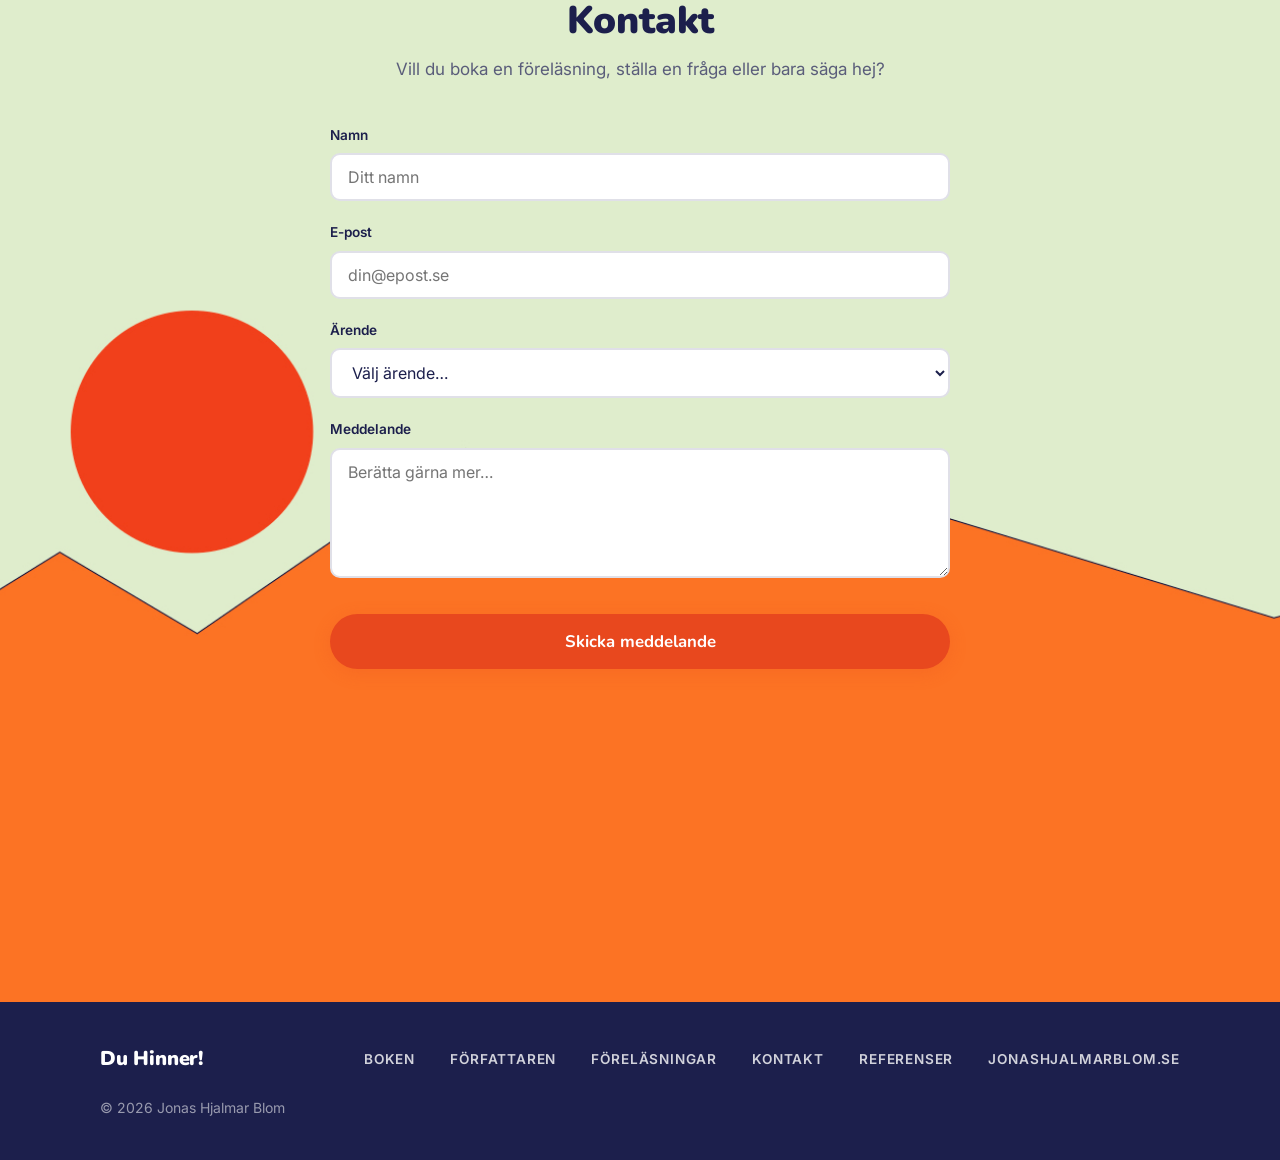
==== commit 3f5dbb0d: "Remove label, update chatbot section intro text Co-Authored-By: Claude Sonnet 4.6 <noreply@anthropic" ====
--- a/index.html
+++ b/index.html
@@ -1078,9 +1078,8 @@
   <section id="chatbot">
     <div class="wrap">
       <div class="chatbot-inner">
-        <p class="label">Fråga boken</p>
         <h2>Nyfiken på innehållet?</h2>
-        <p>Ställ en fråga till chatboten som är tränad på bokens innehåll.</p>
+        <p>Ställ en fråga om Du Hinner!</p>
         <iframe
           src="https://duhinner-chat.onrender.com/chat-widget.html"
           class="chatbot-frame"
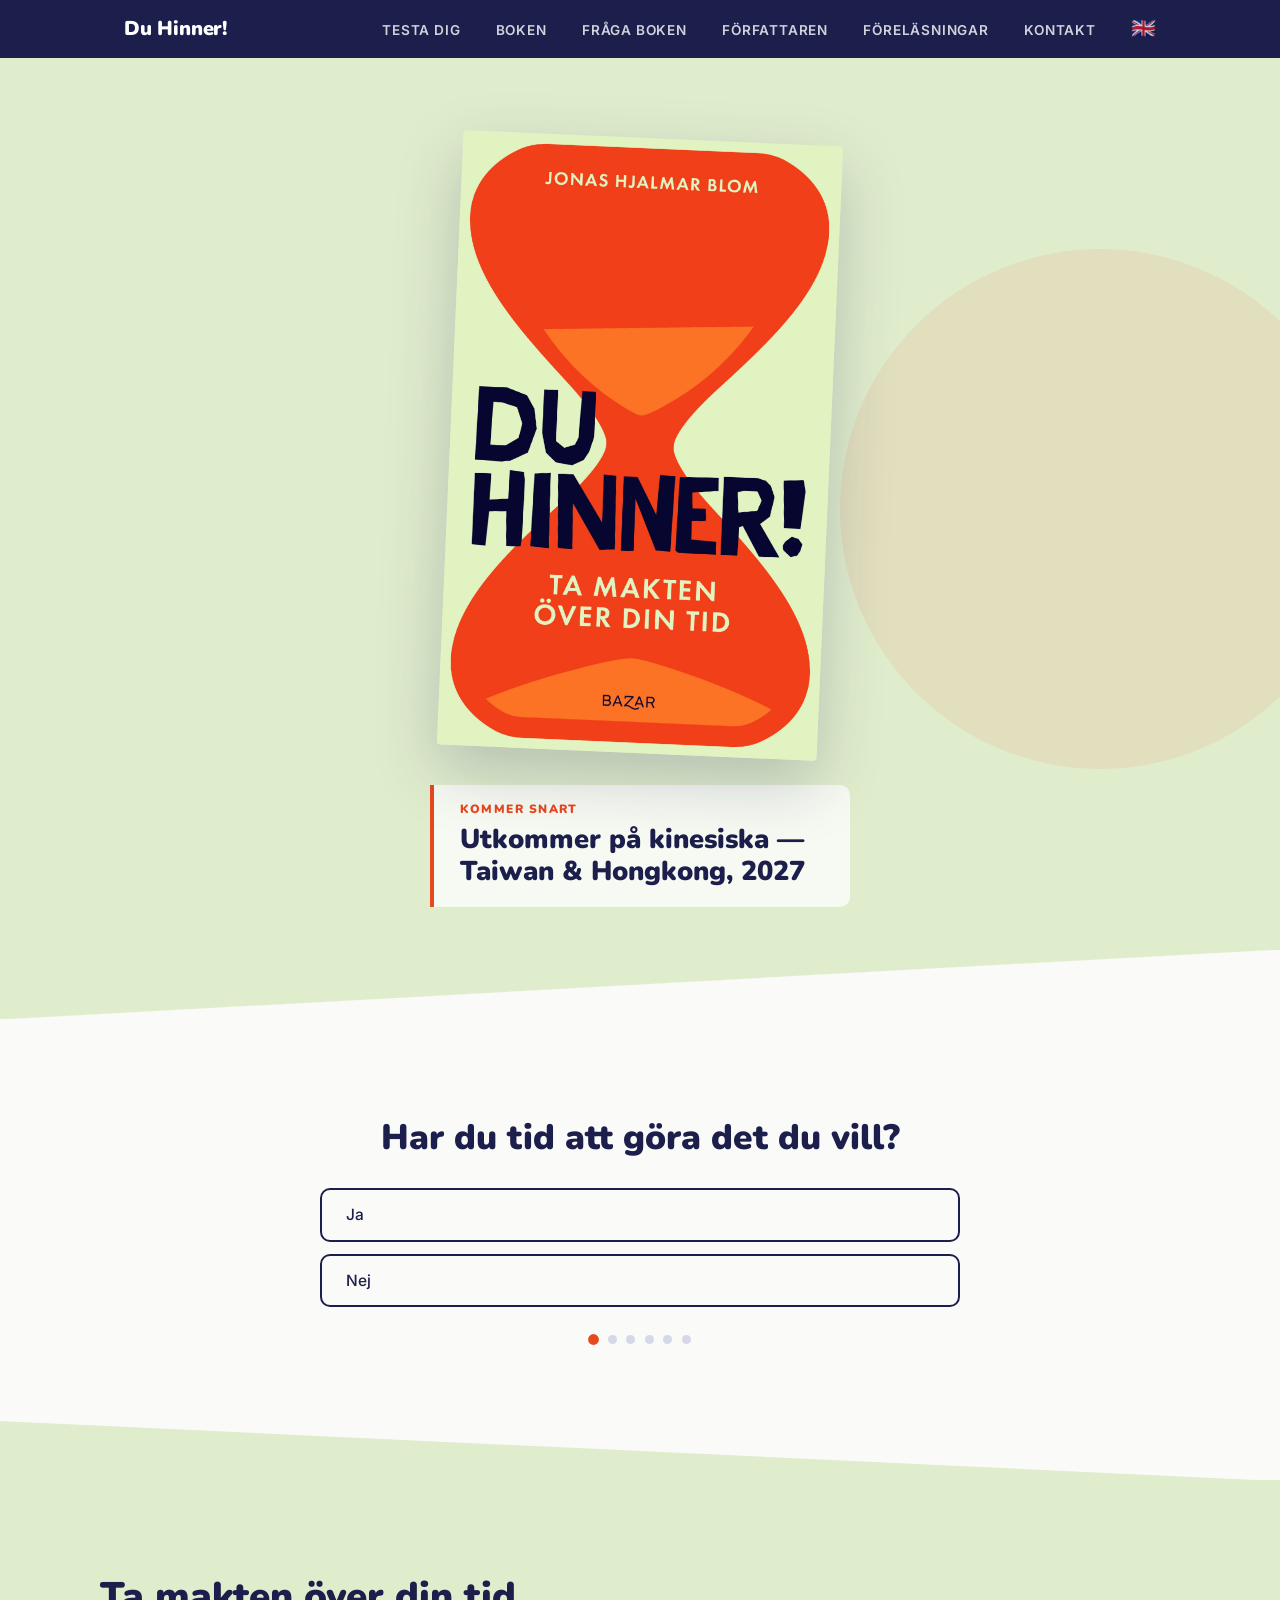
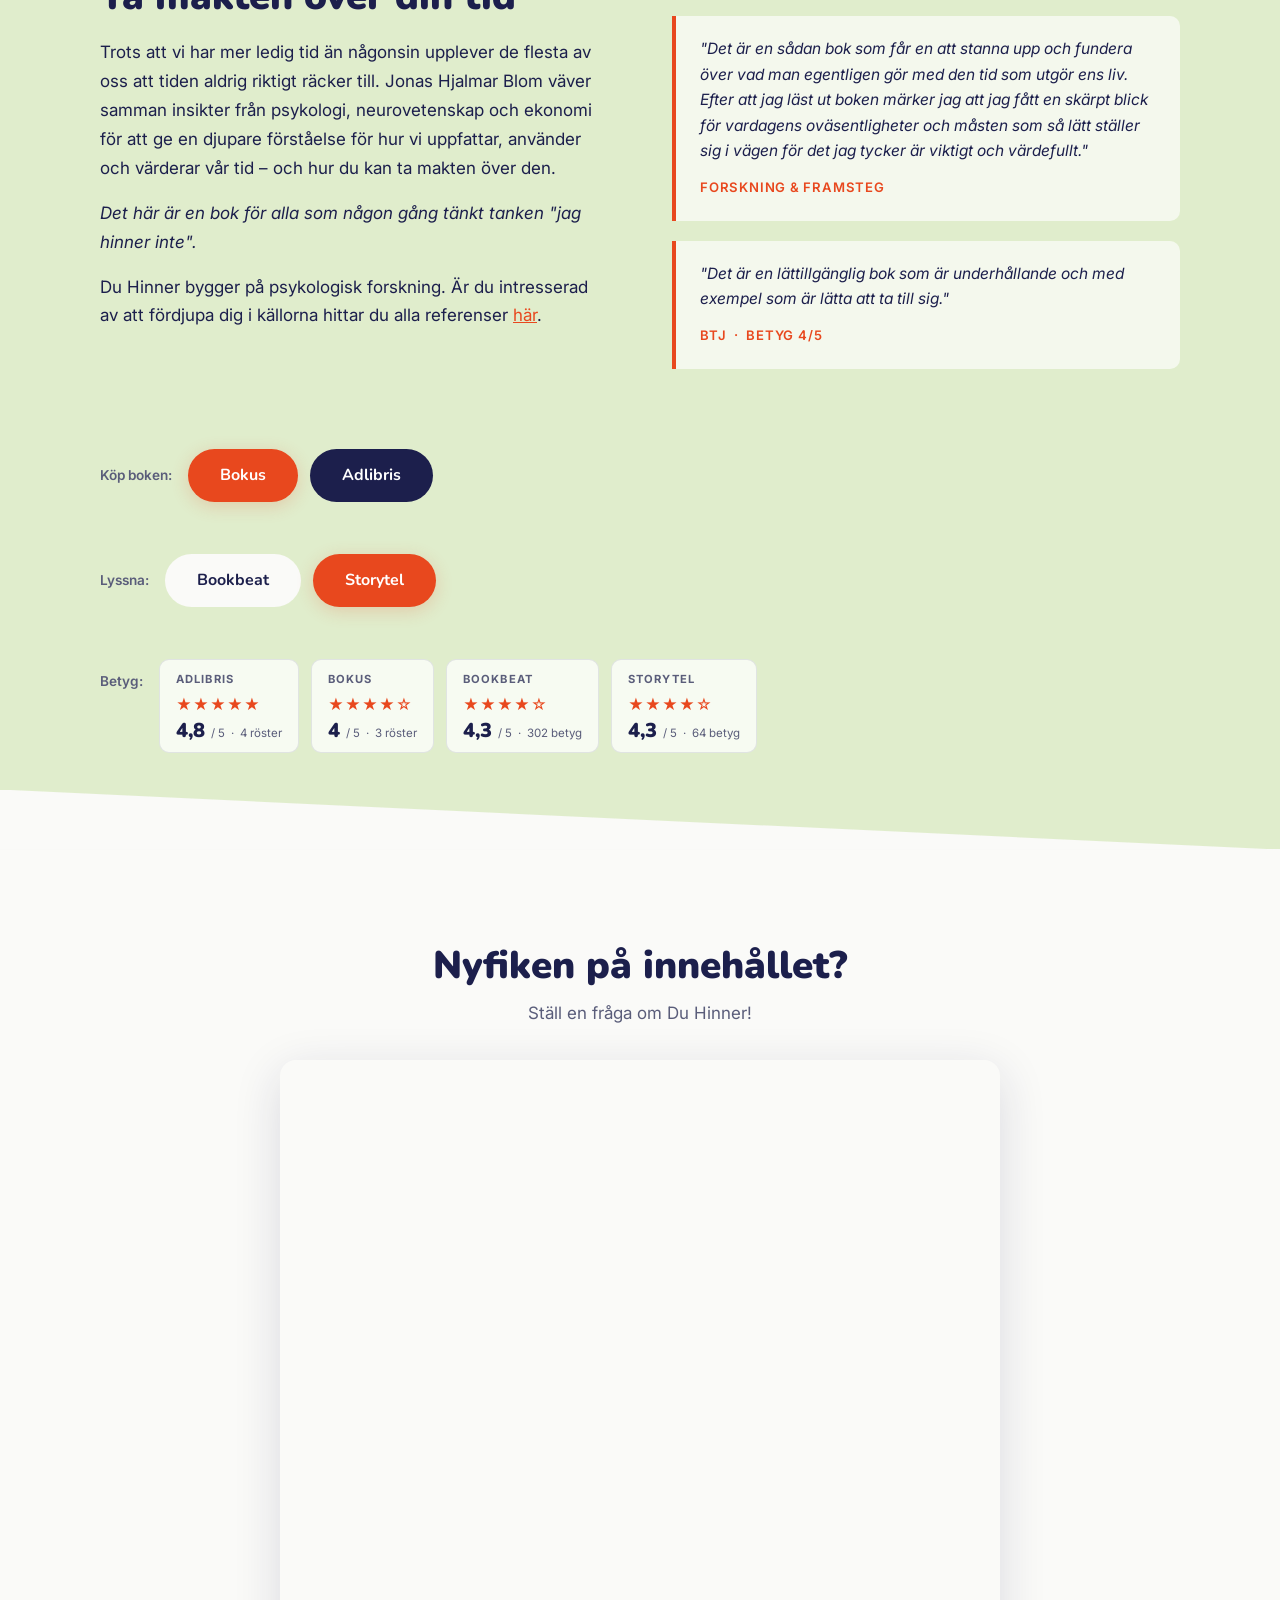
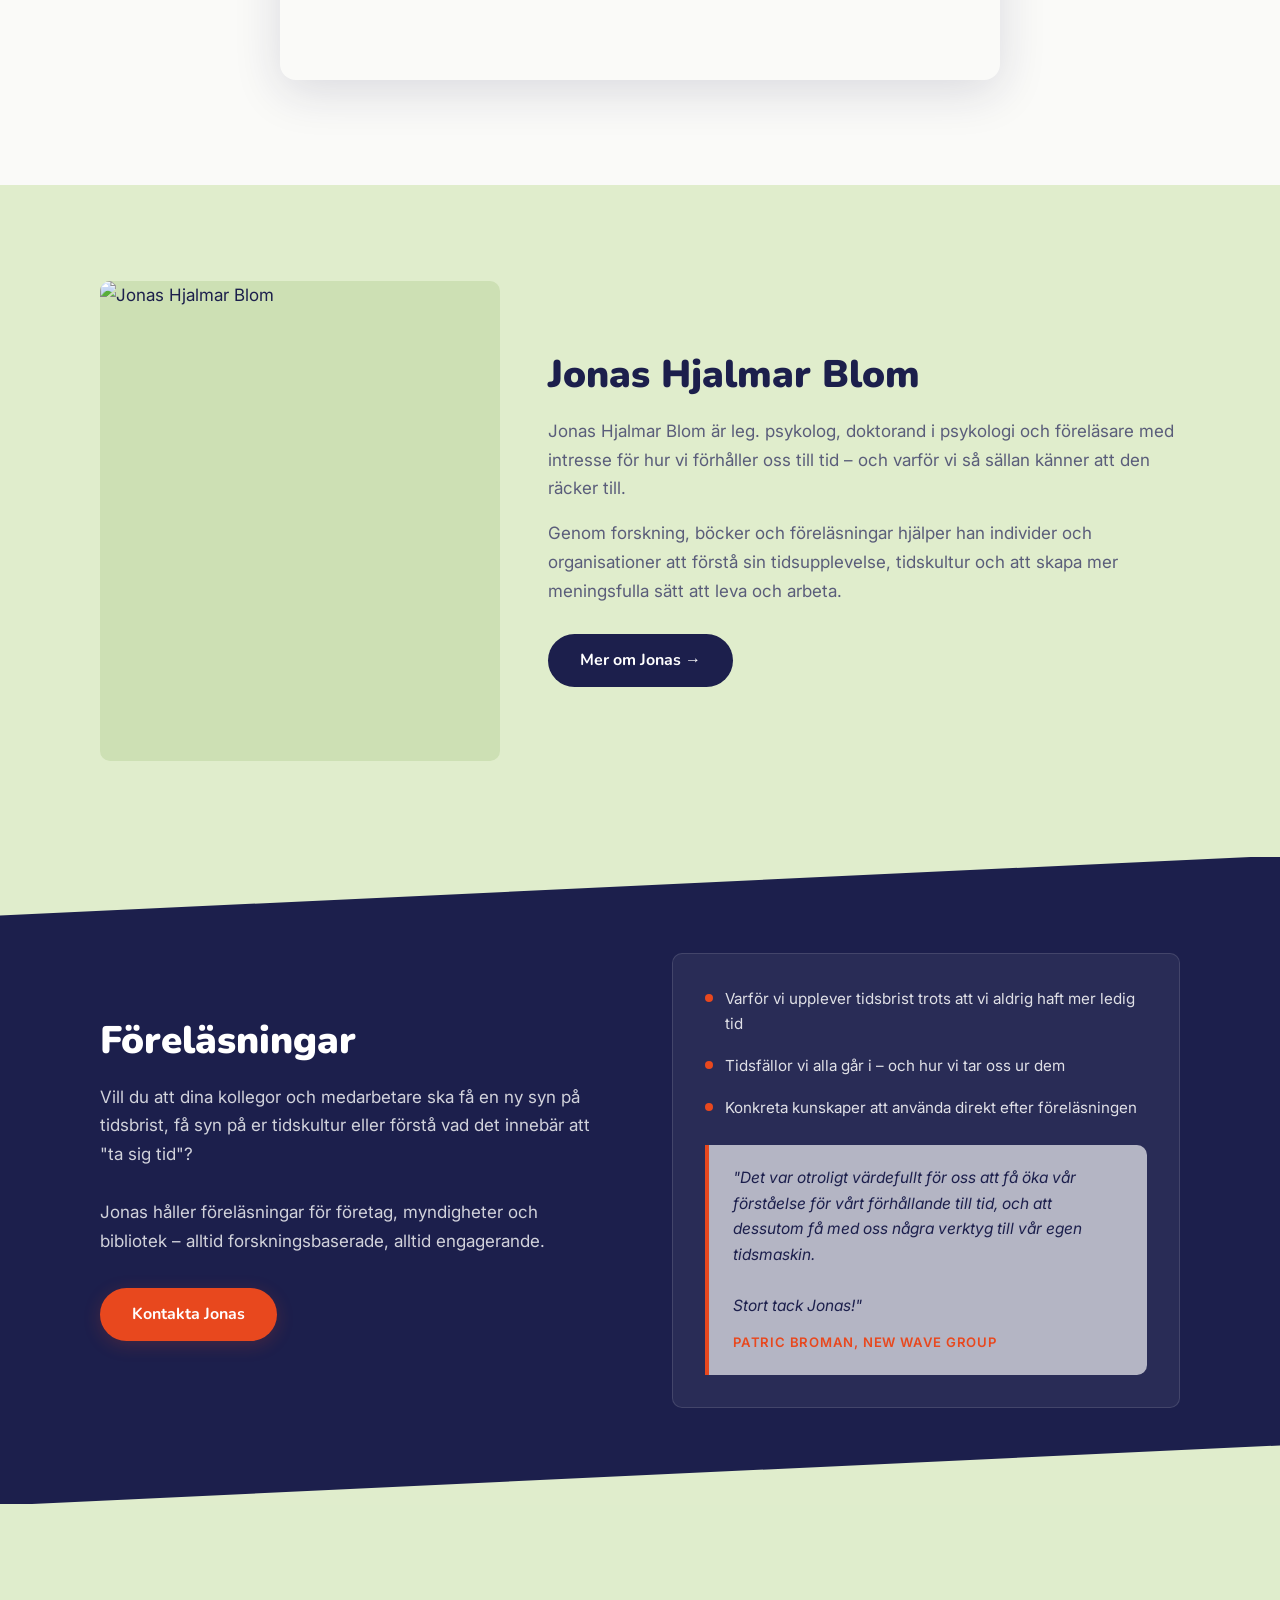
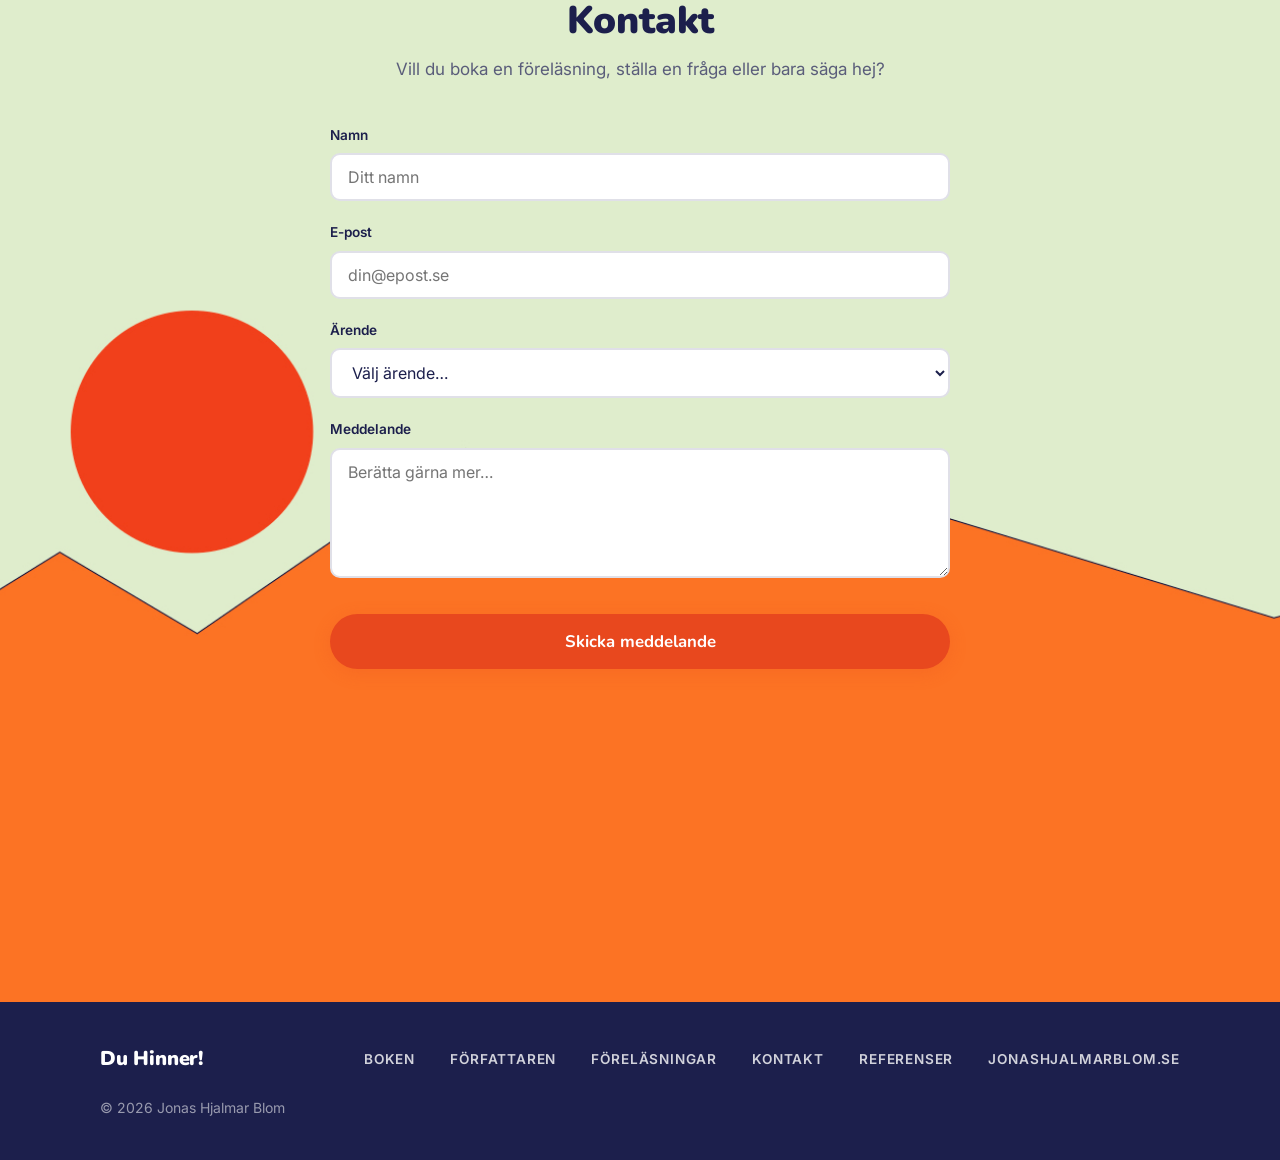
==== commit 5d89d4ed: "Fix diagonal transition between om-mig and forelasning sections Co-Authored-By: Claude Sonnet 4.6 <n" ====
--- a/index.html
+++ b/index.html
@@ -560,7 +560,7 @@
       position: absolute;
       top: -1px; left: 0; right: 0;
       height: 60px;
-      background: var(--cream);
+      background: var(--mint);
       clip-path: polygon(0 0, 100% 0, 0 100%);
     }
 
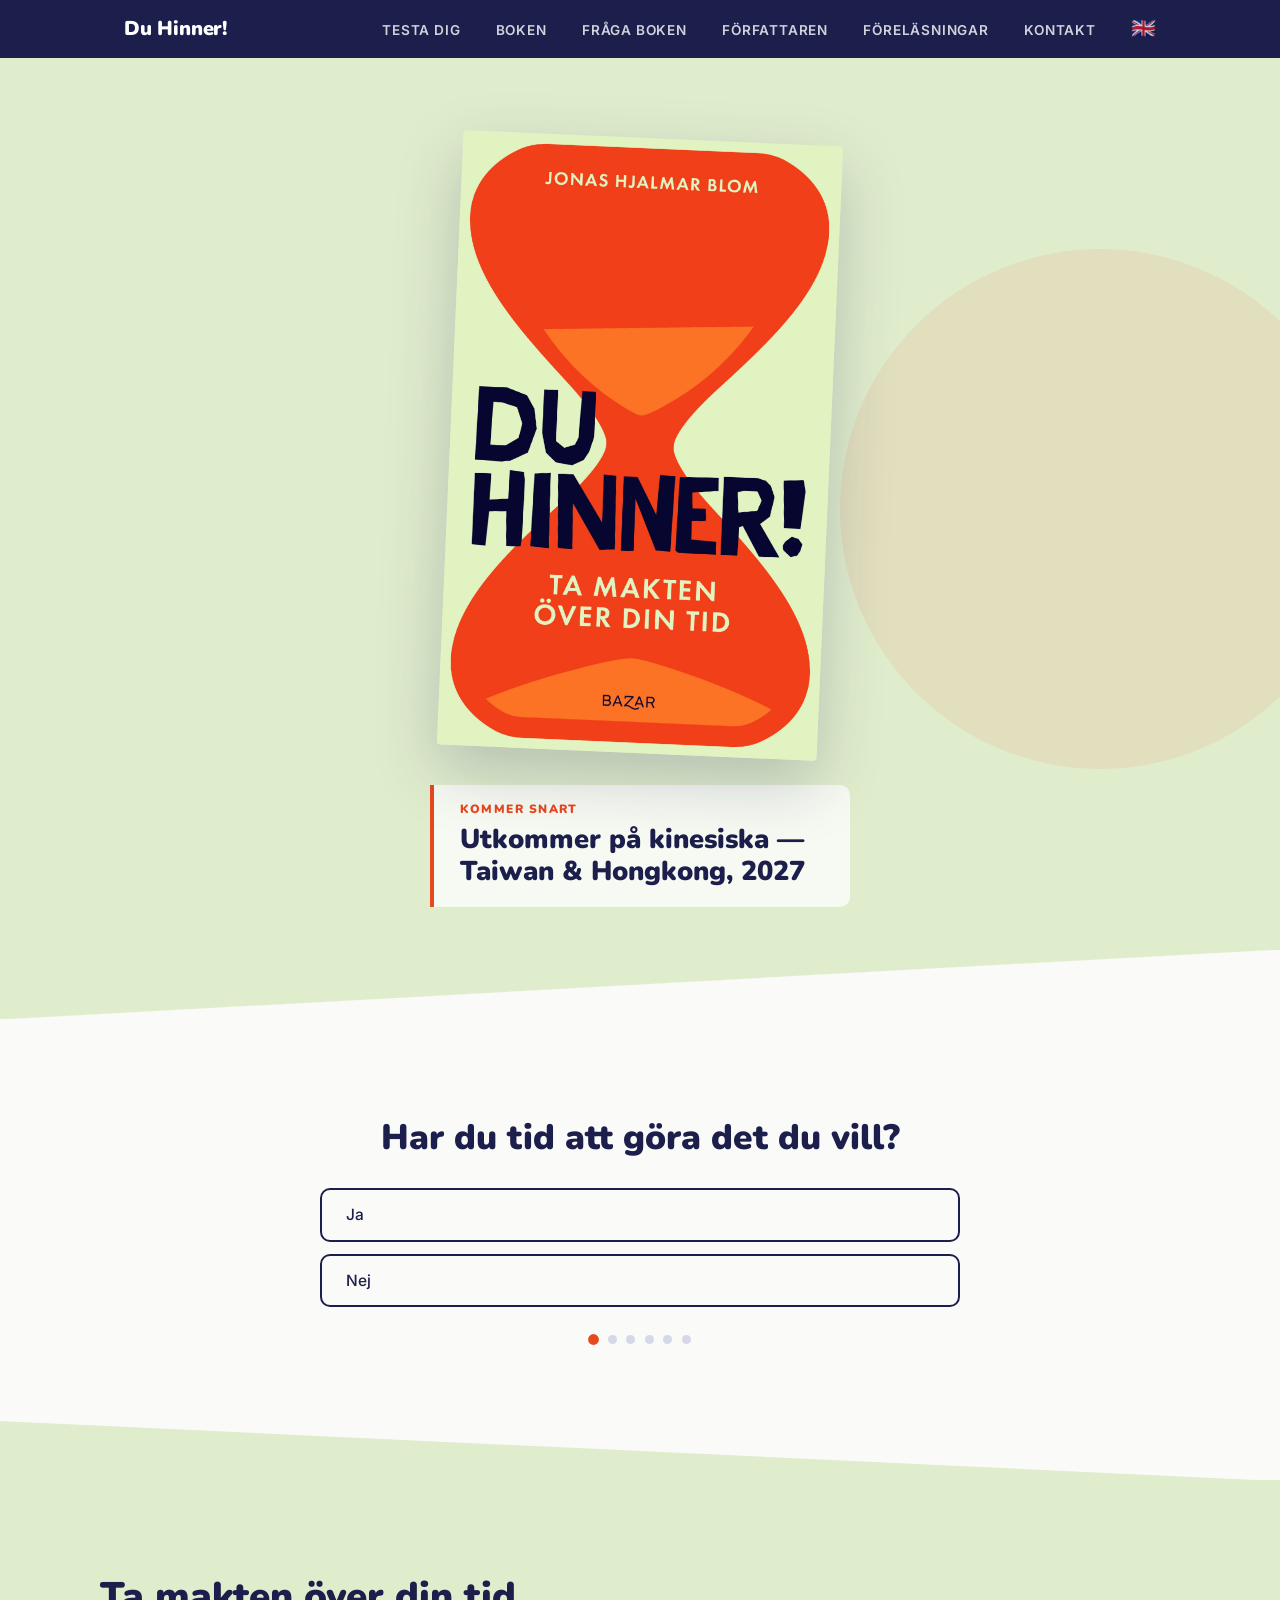
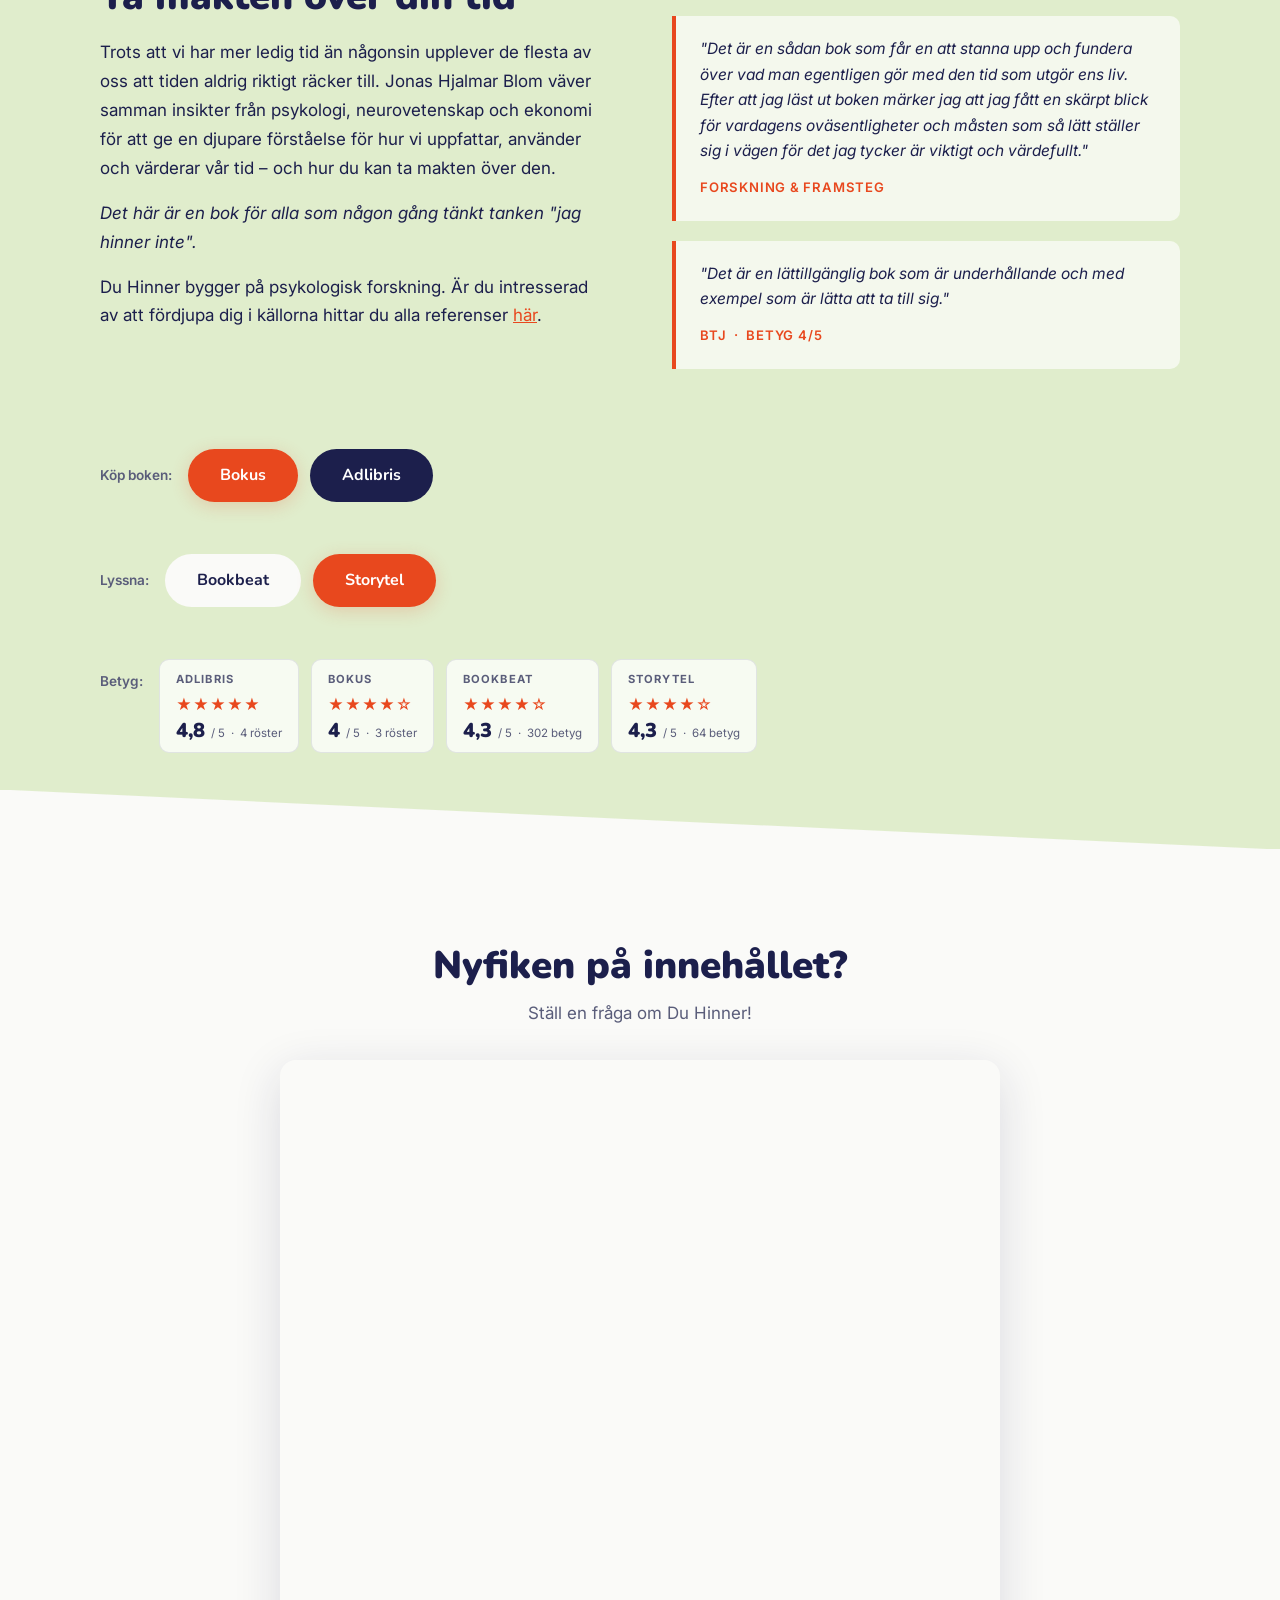
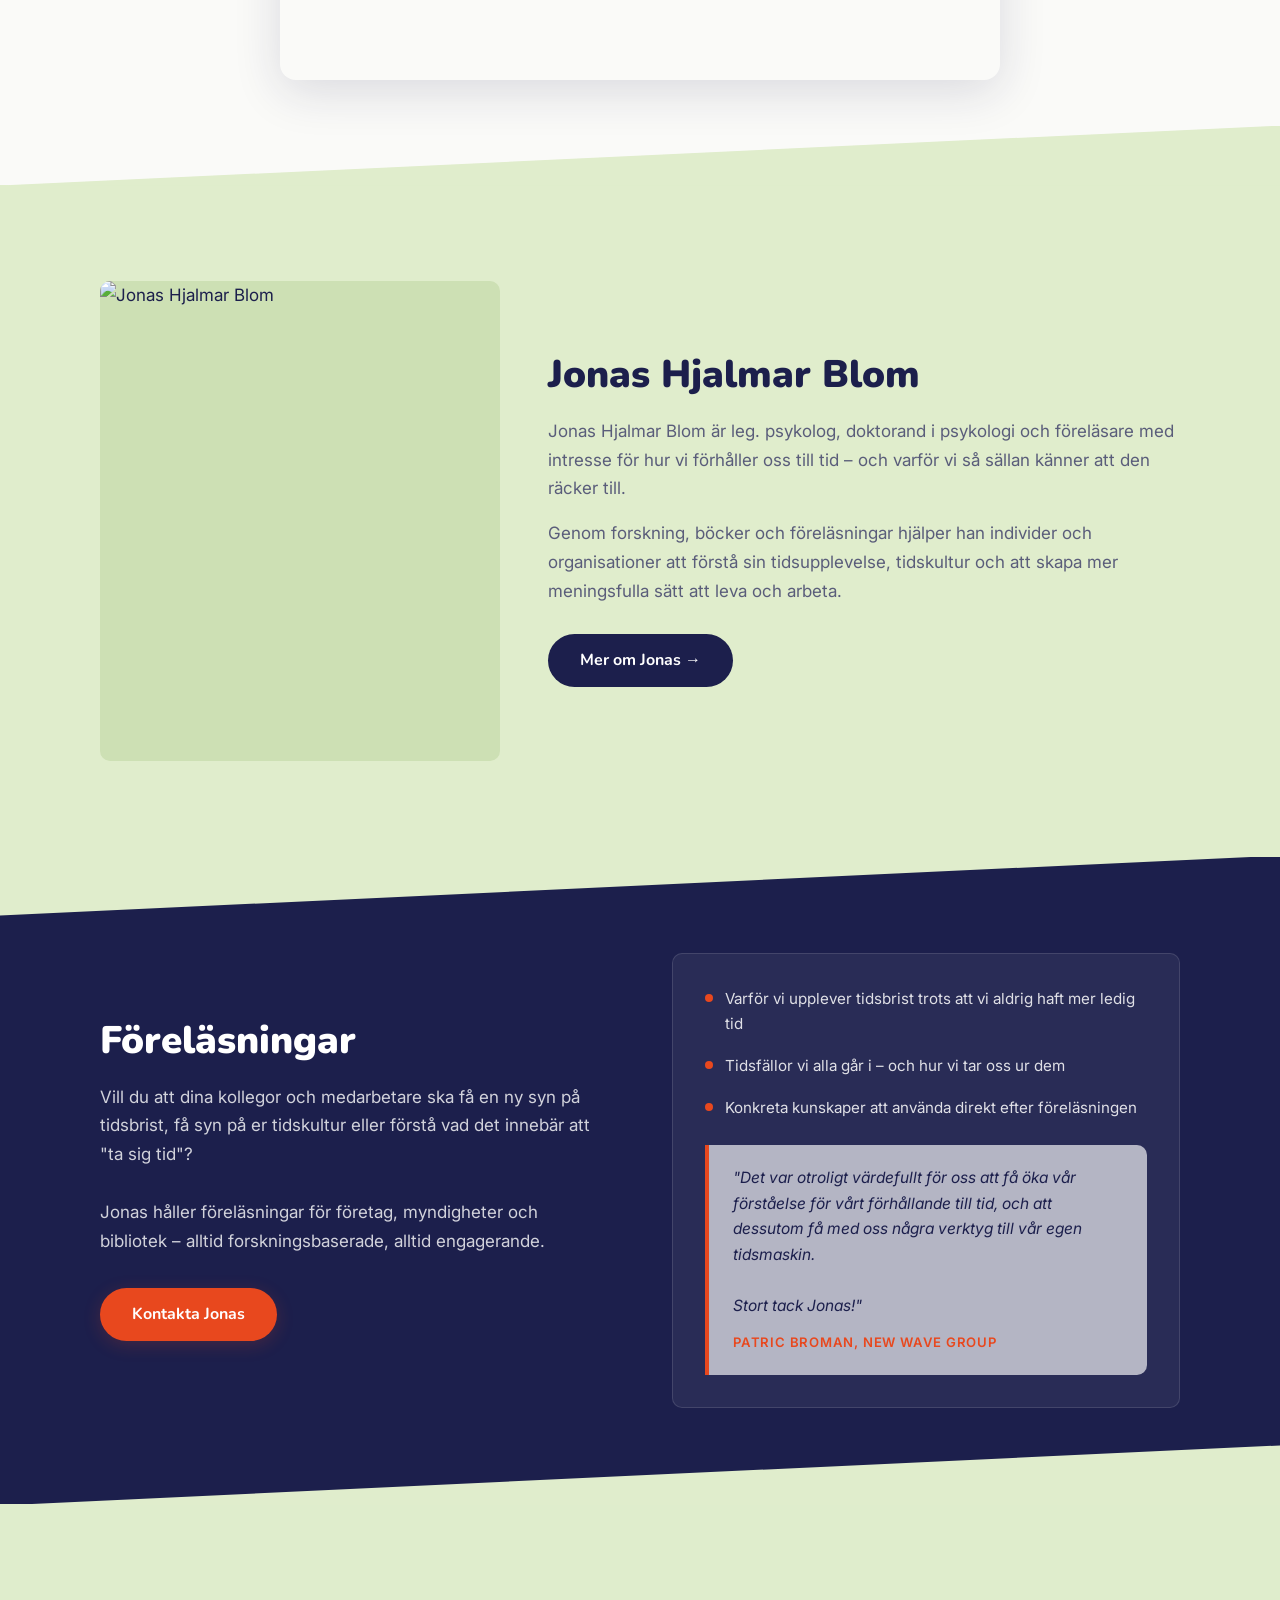
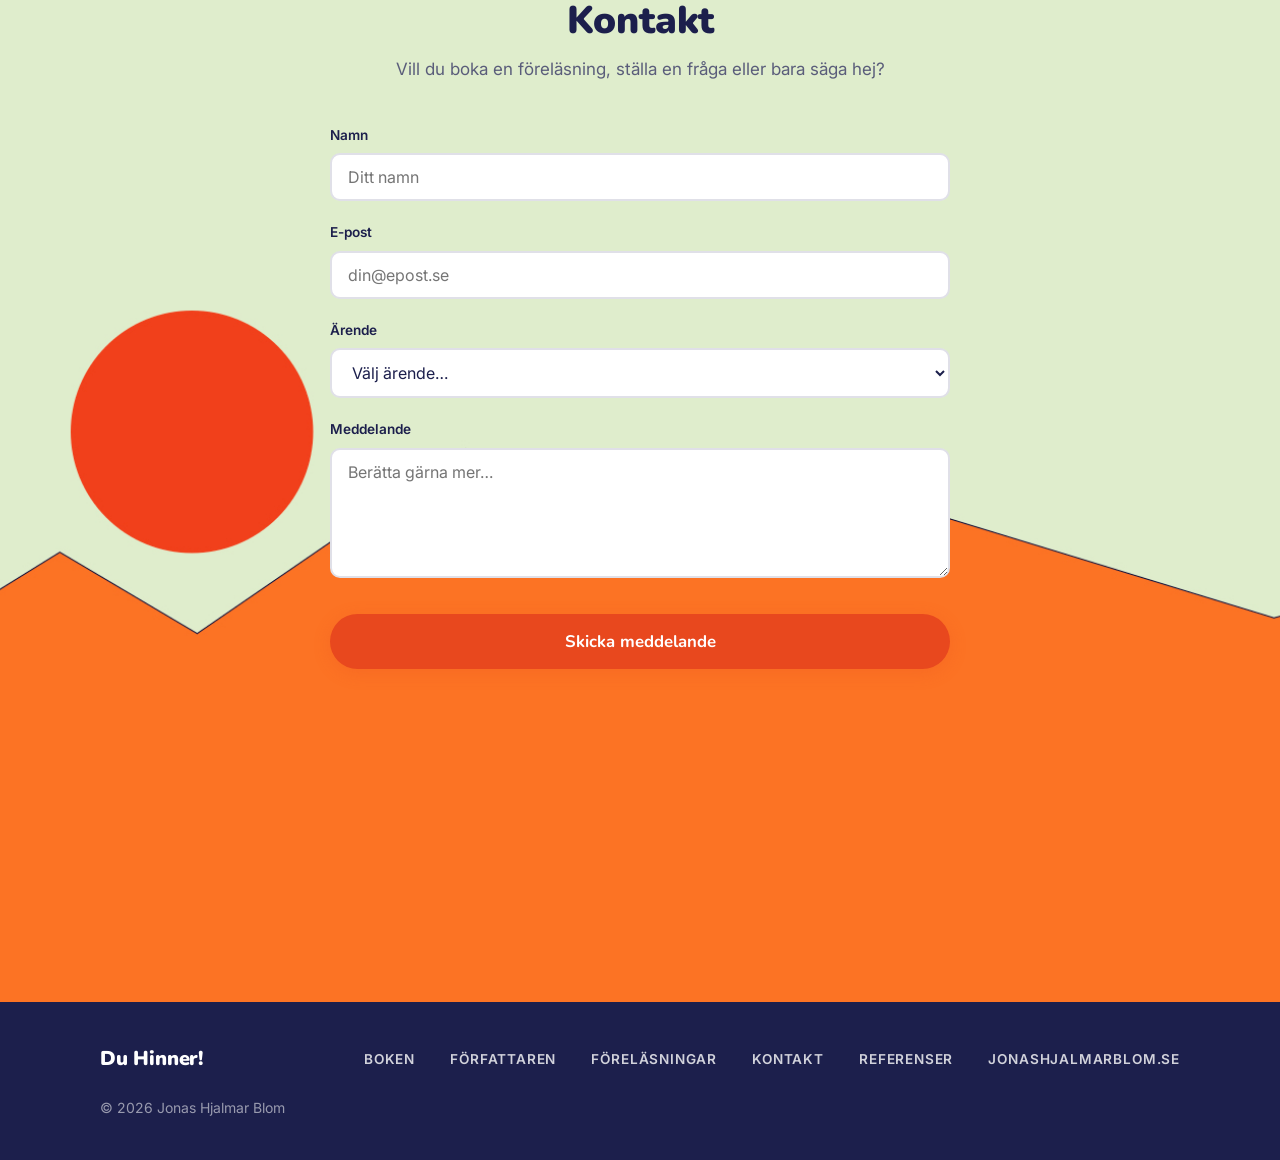
==== commit 7162fd80: "Add diagonal bottom transition to chatbot section Co-Authored-By: Claude Sonnet 4.6 <noreply@anthrop" ====
--- a/index.html
+++ b/index.html
@@ -346,6 +346,16 @@
     #chatbot {
       background: var(--cream);
       padding-block: 6rem;
+      position: relative;
+    }
+
+    #chatbot::after {
+      content: '';
+      position: absolute;
+      bottom: -1px; left: 0; right: 0;
+      height: 60px;
+      background: var(--mint);
+      clip-path: polygon(100% 0, 100% 100%, 0 100%);
     }
 
     .chatbot-inner {
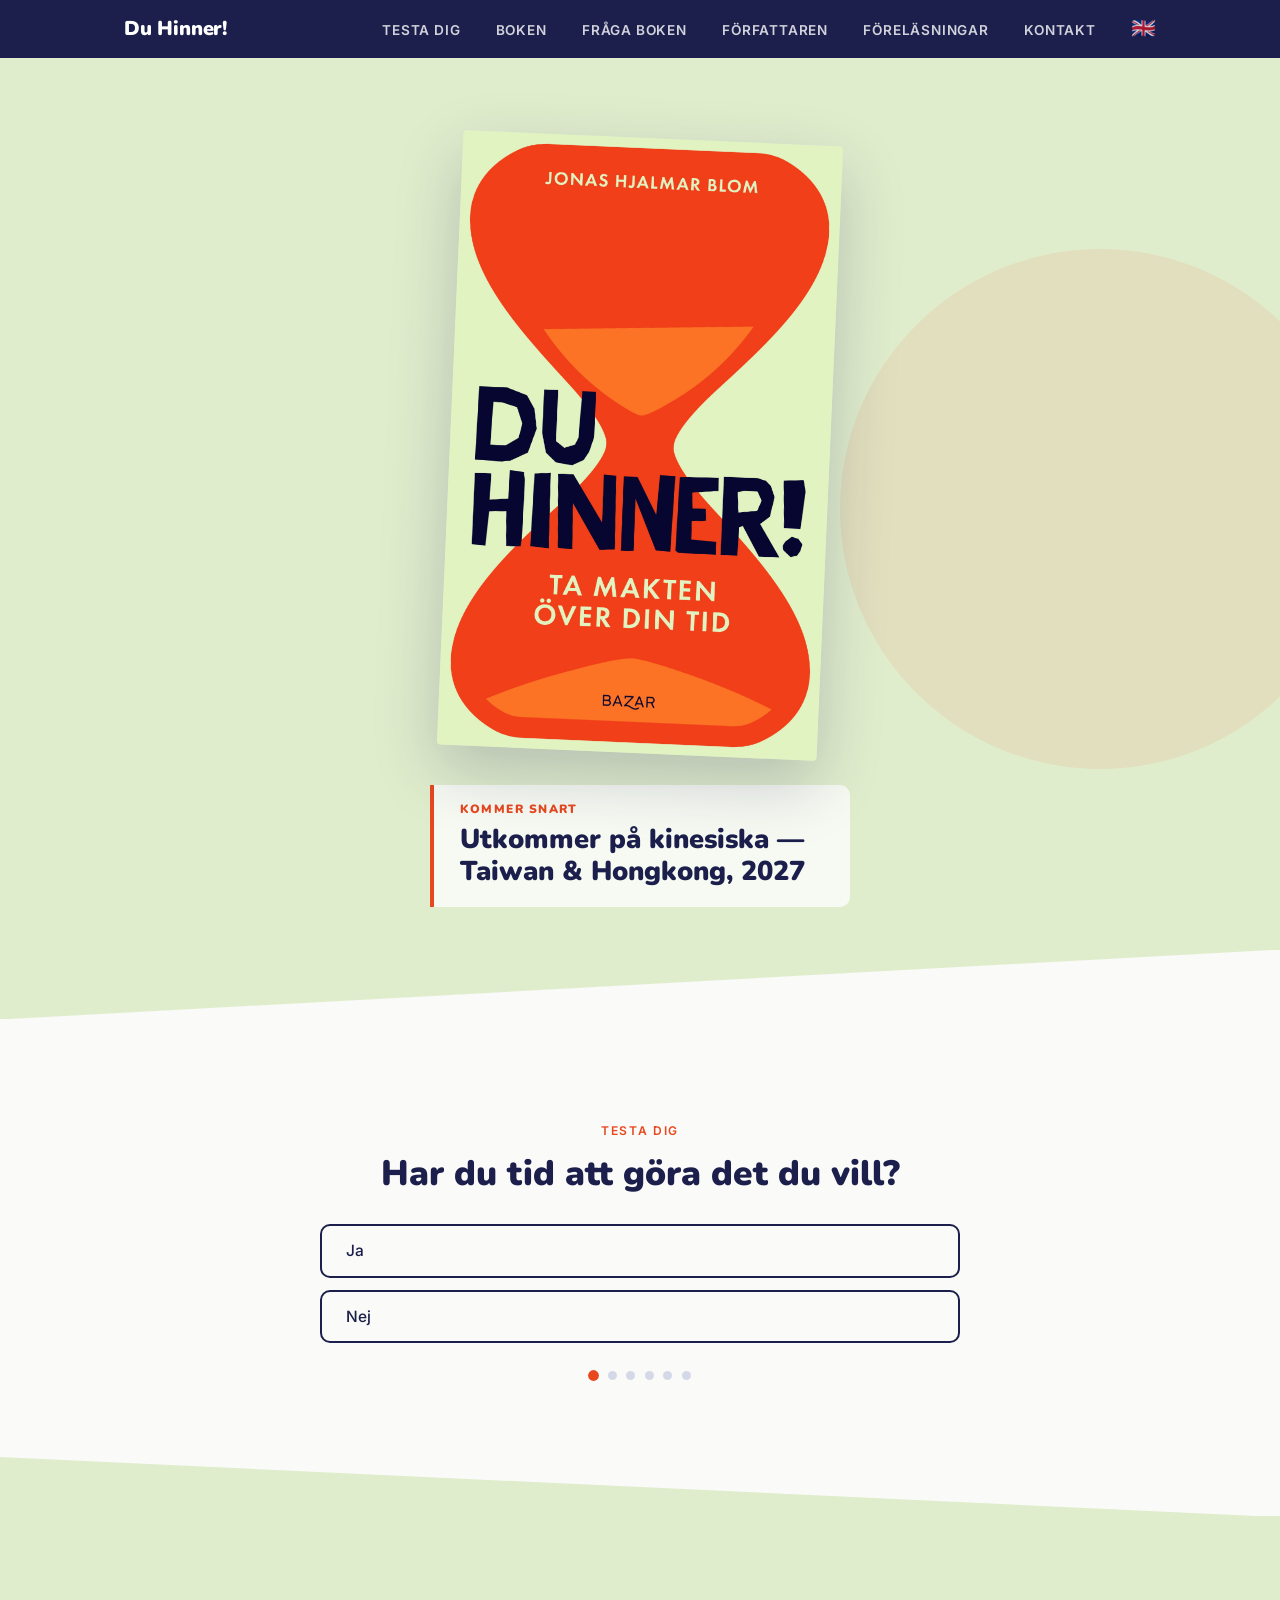
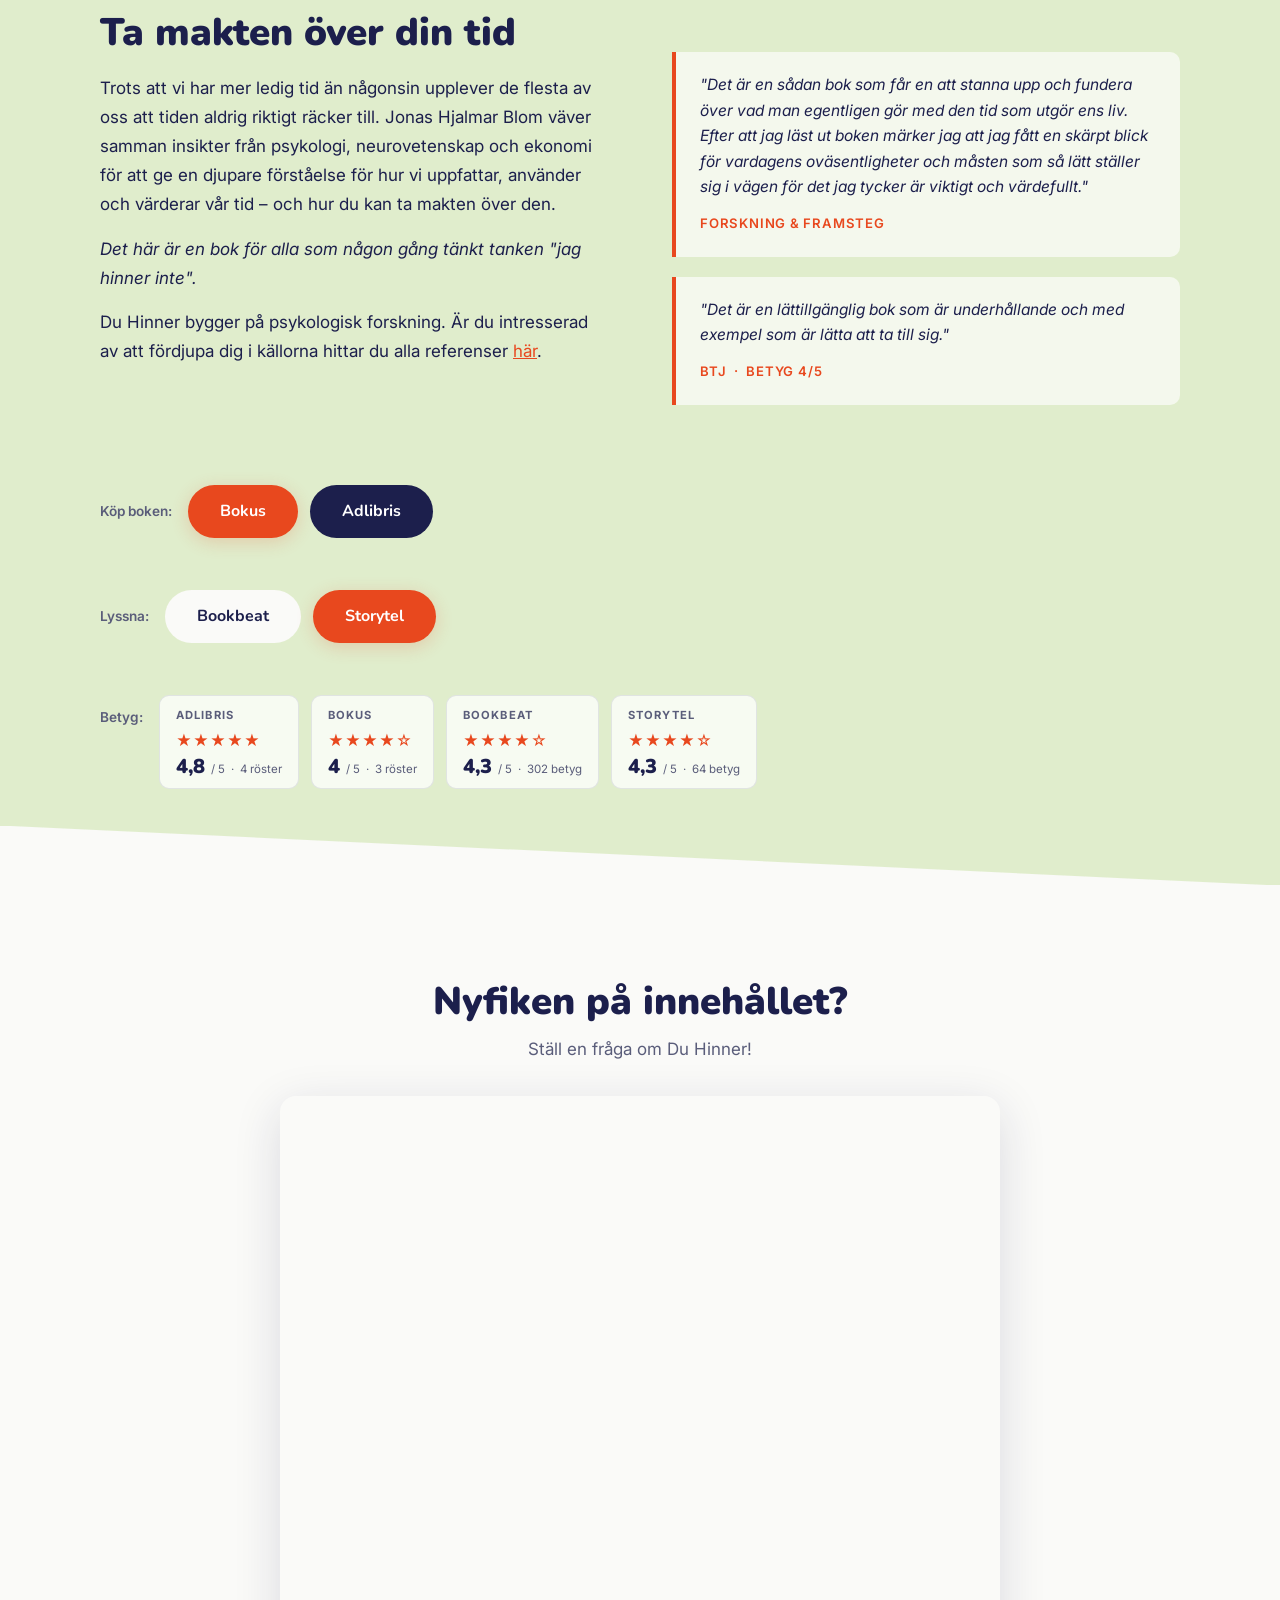
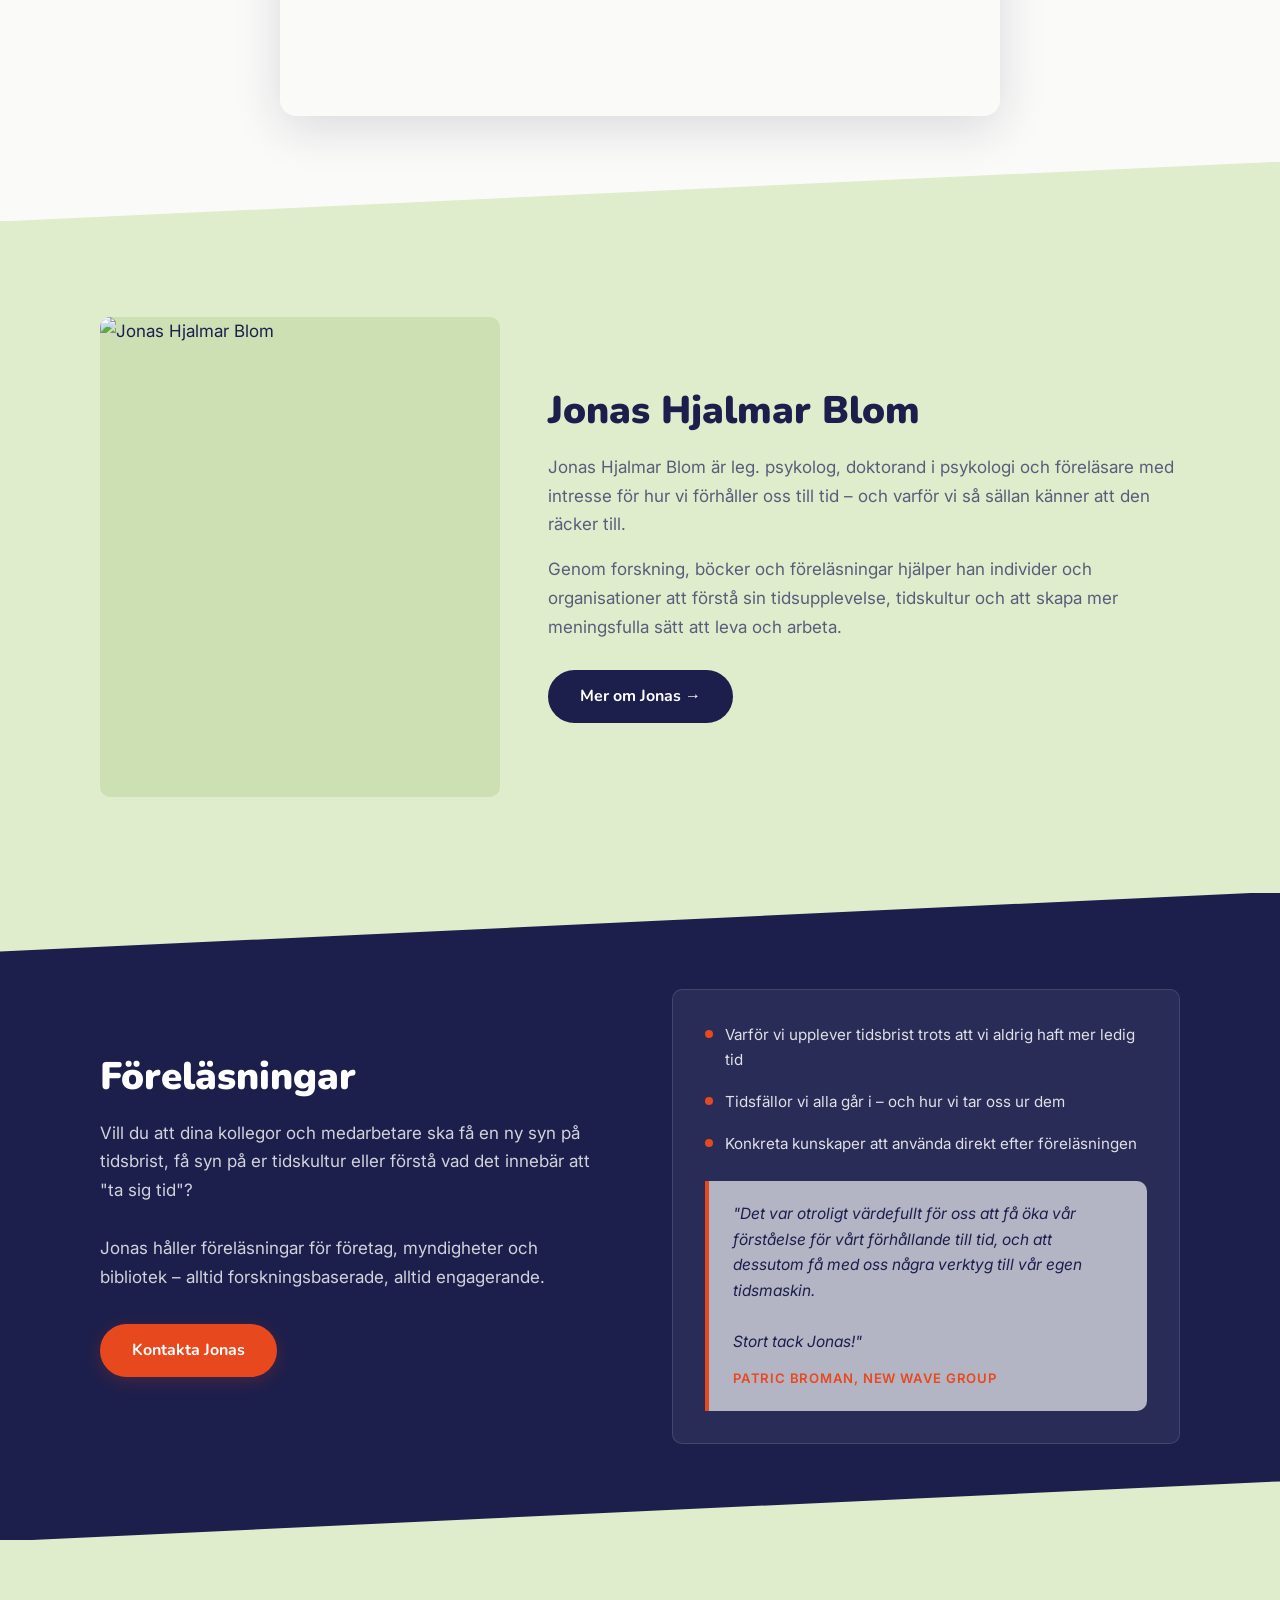
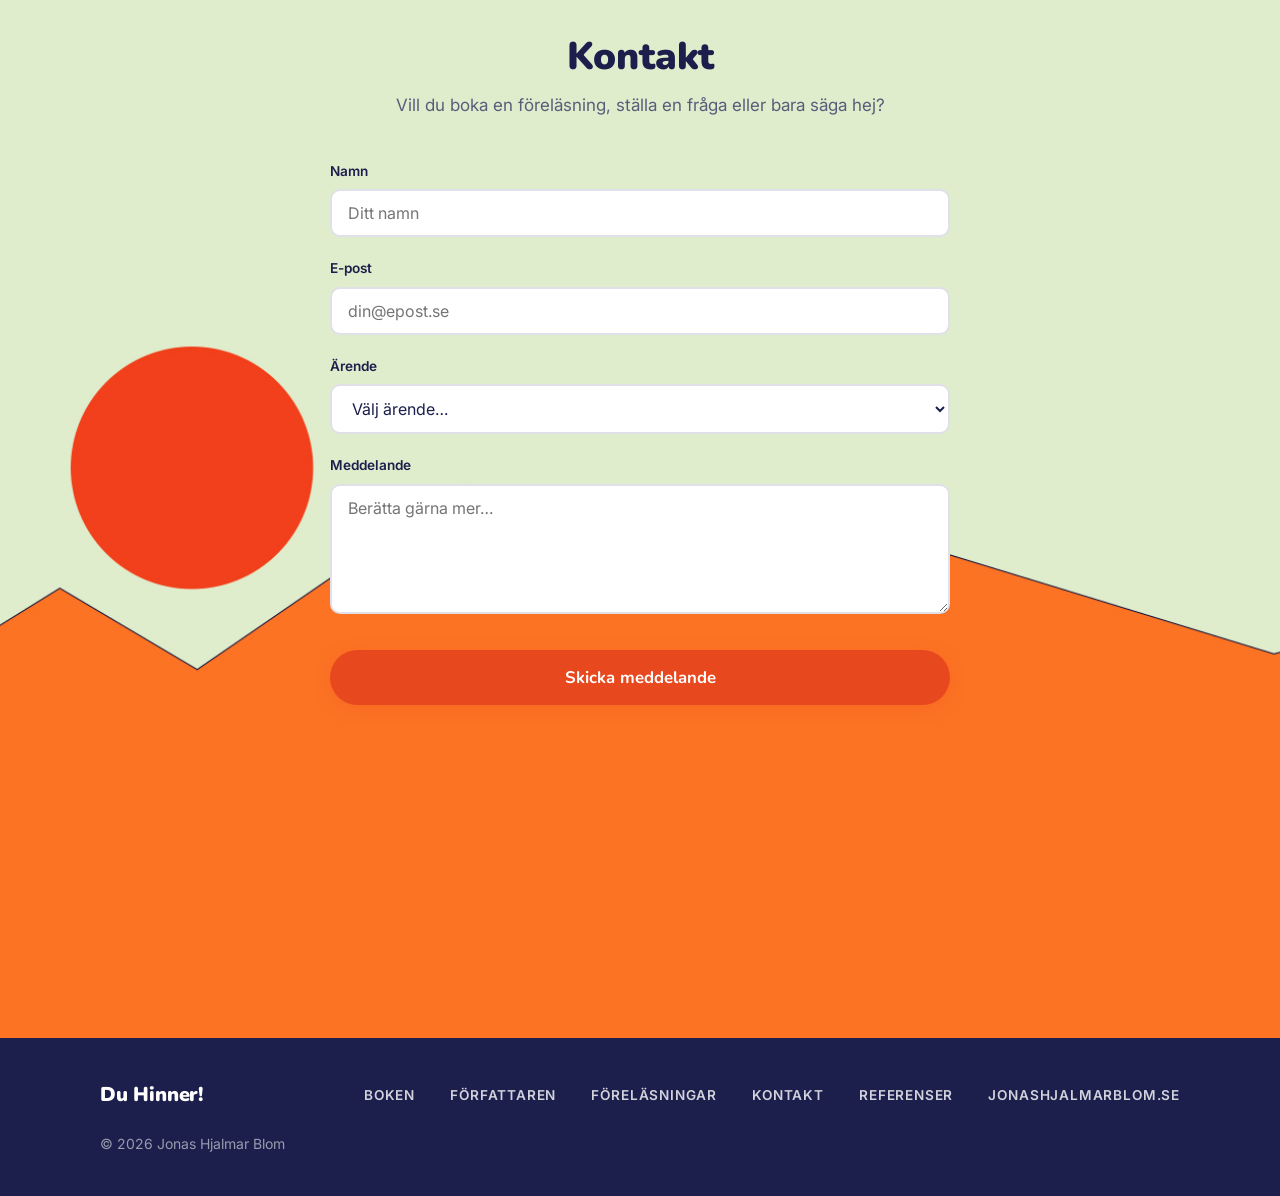
==== commit 2f9e9fc5: "Add visible label to quiz sections on both language versions Co-Authored-By: Claude Sonnet 4.6 <nore" ====
--- a/index.html
+++ b/index.html
@@ -974,6 +974,7 @@
   <section id="quiz">
     <div class="wrap">
       <div class="quiz-inner">
+        <p class="label">Testa dig</p>
         <p class="quiz-question" id="quiz-question"></p>
         <div class="quiz-answers" id="quiz-answers"></div>
         <div class="quiz-progress" id="quiz-progress"></div>
